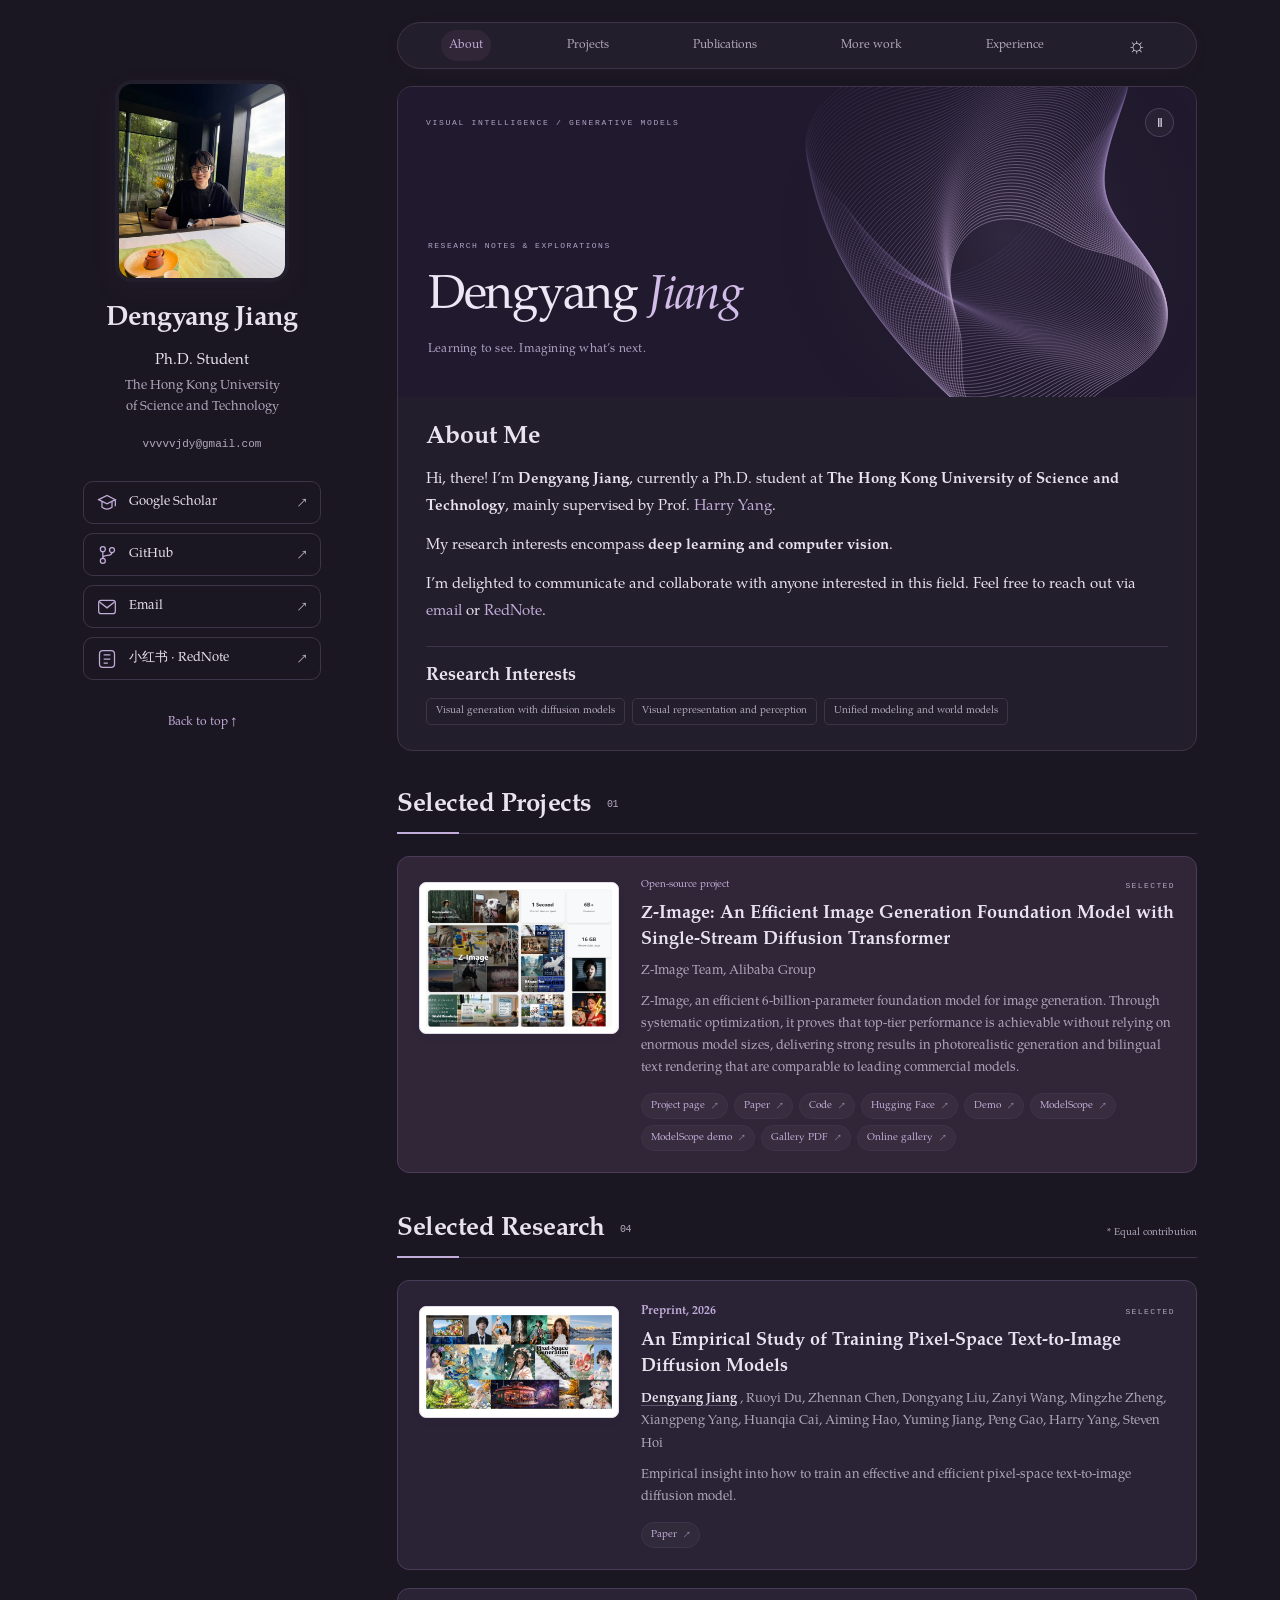
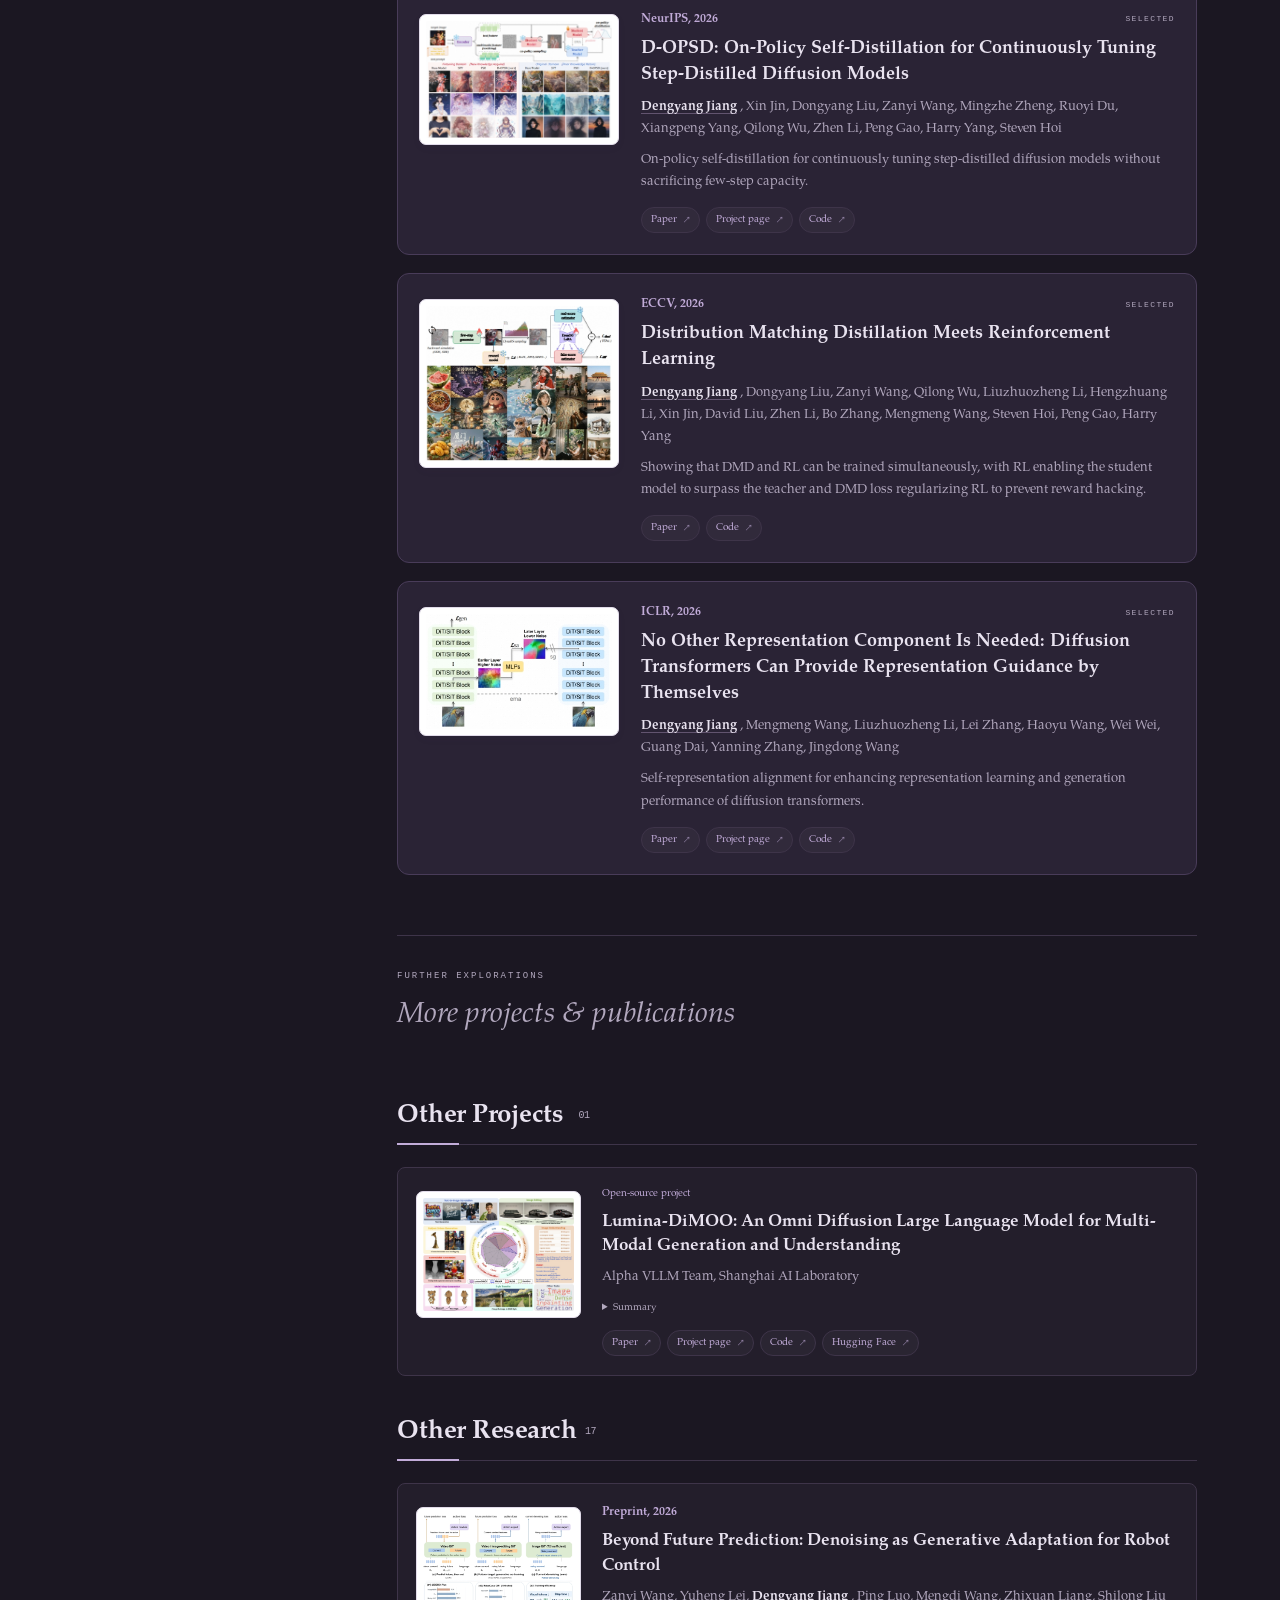
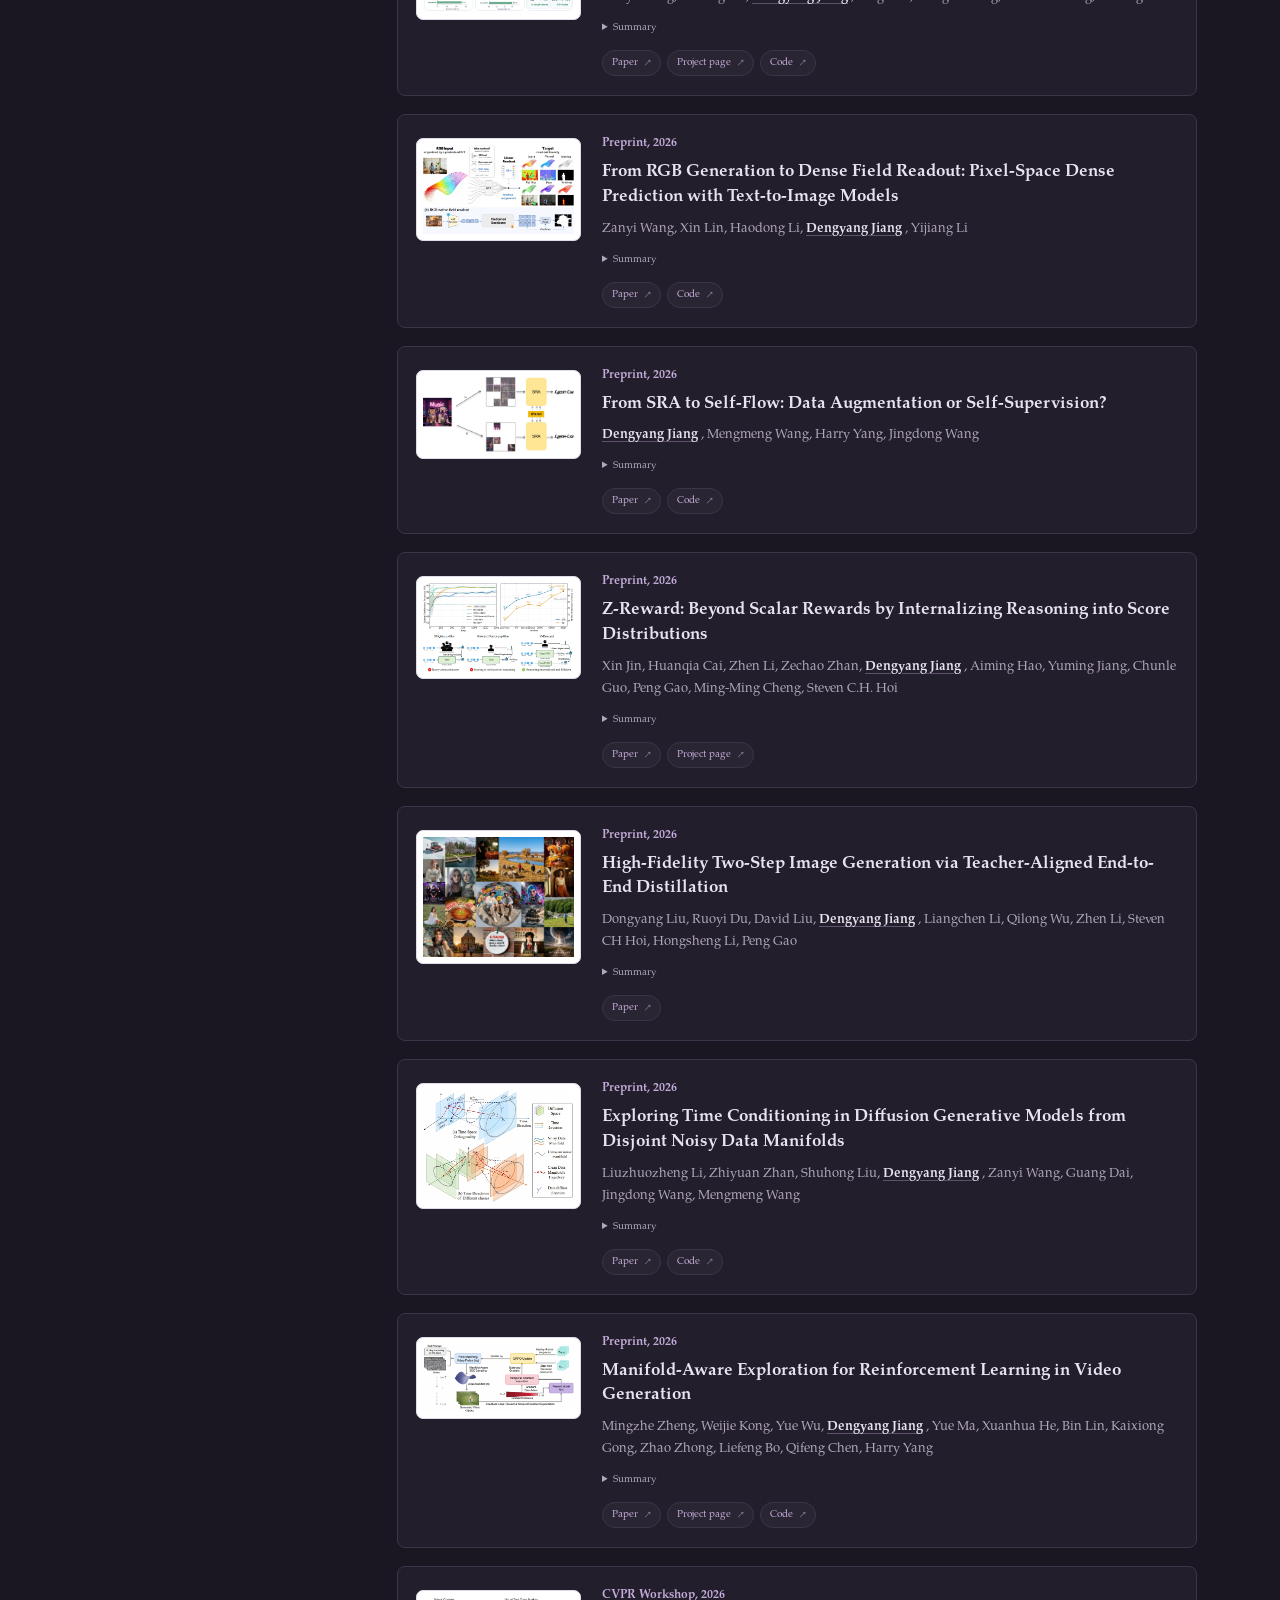
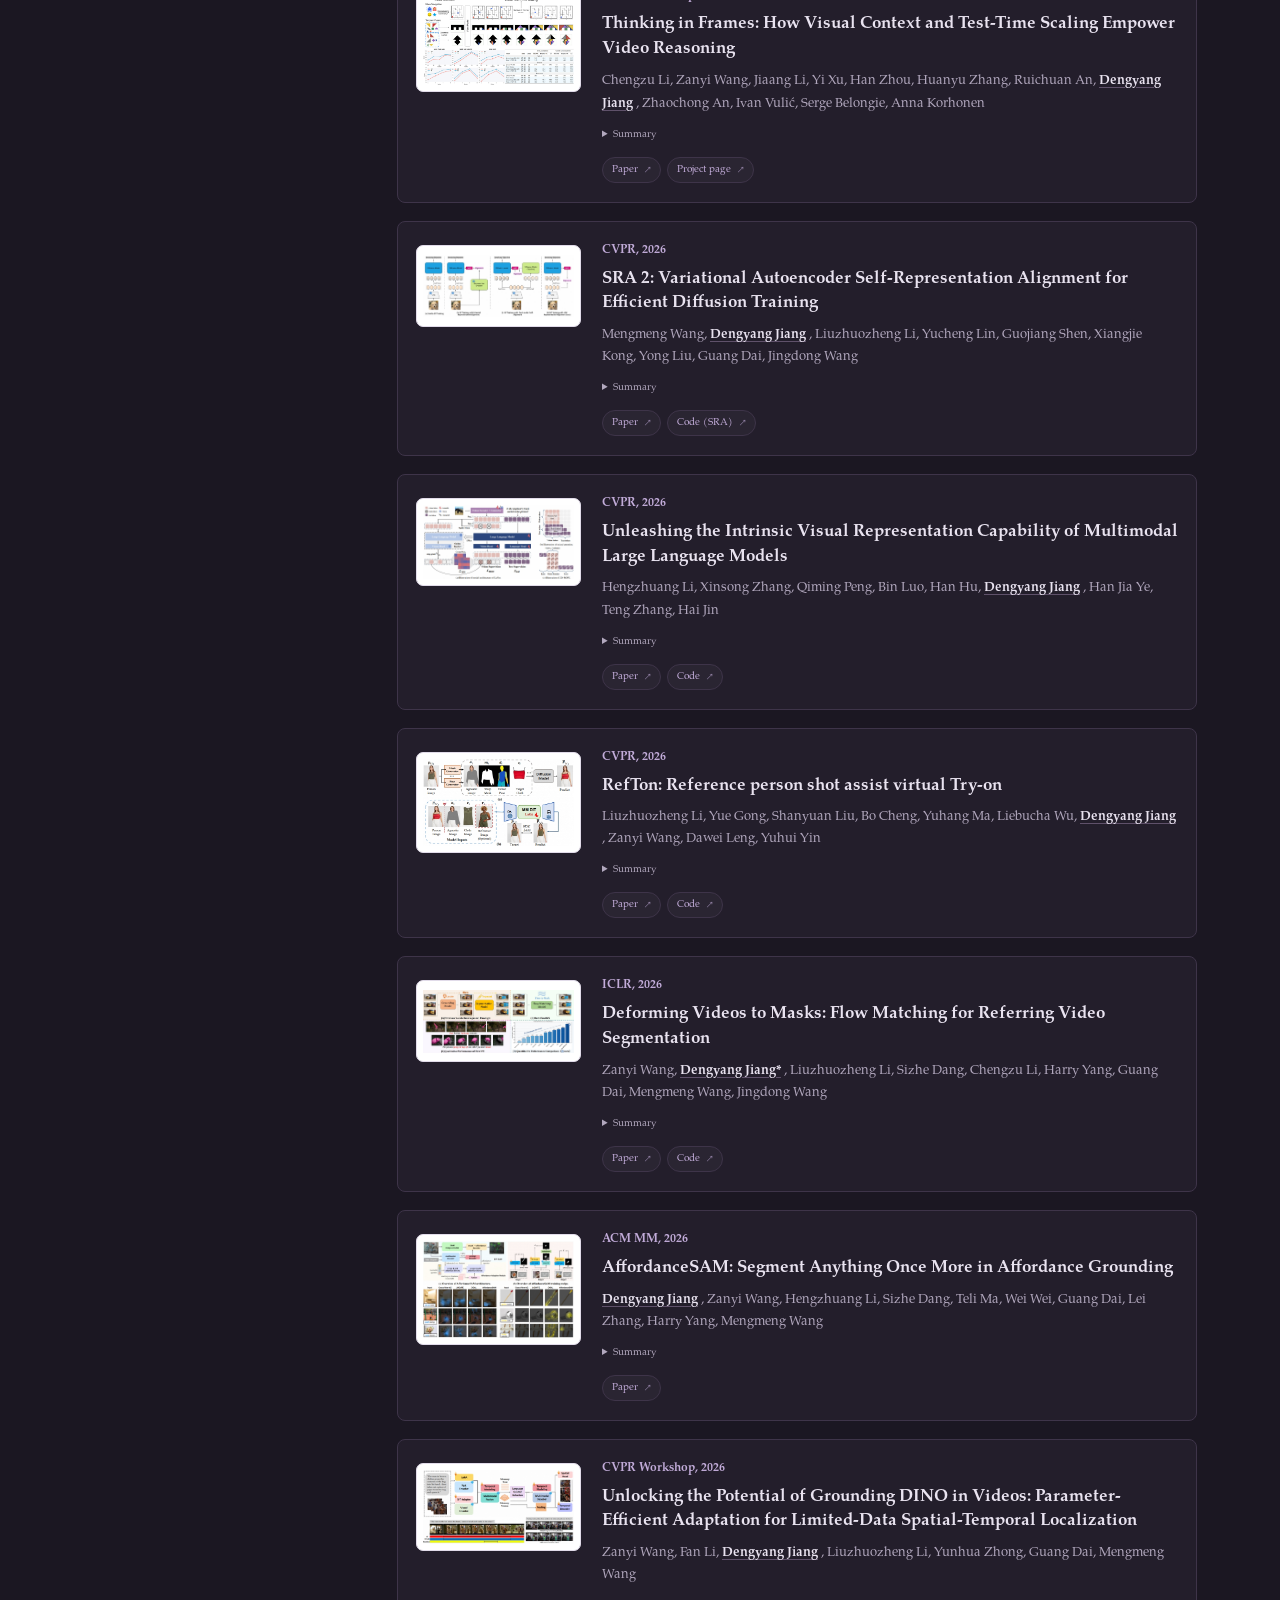
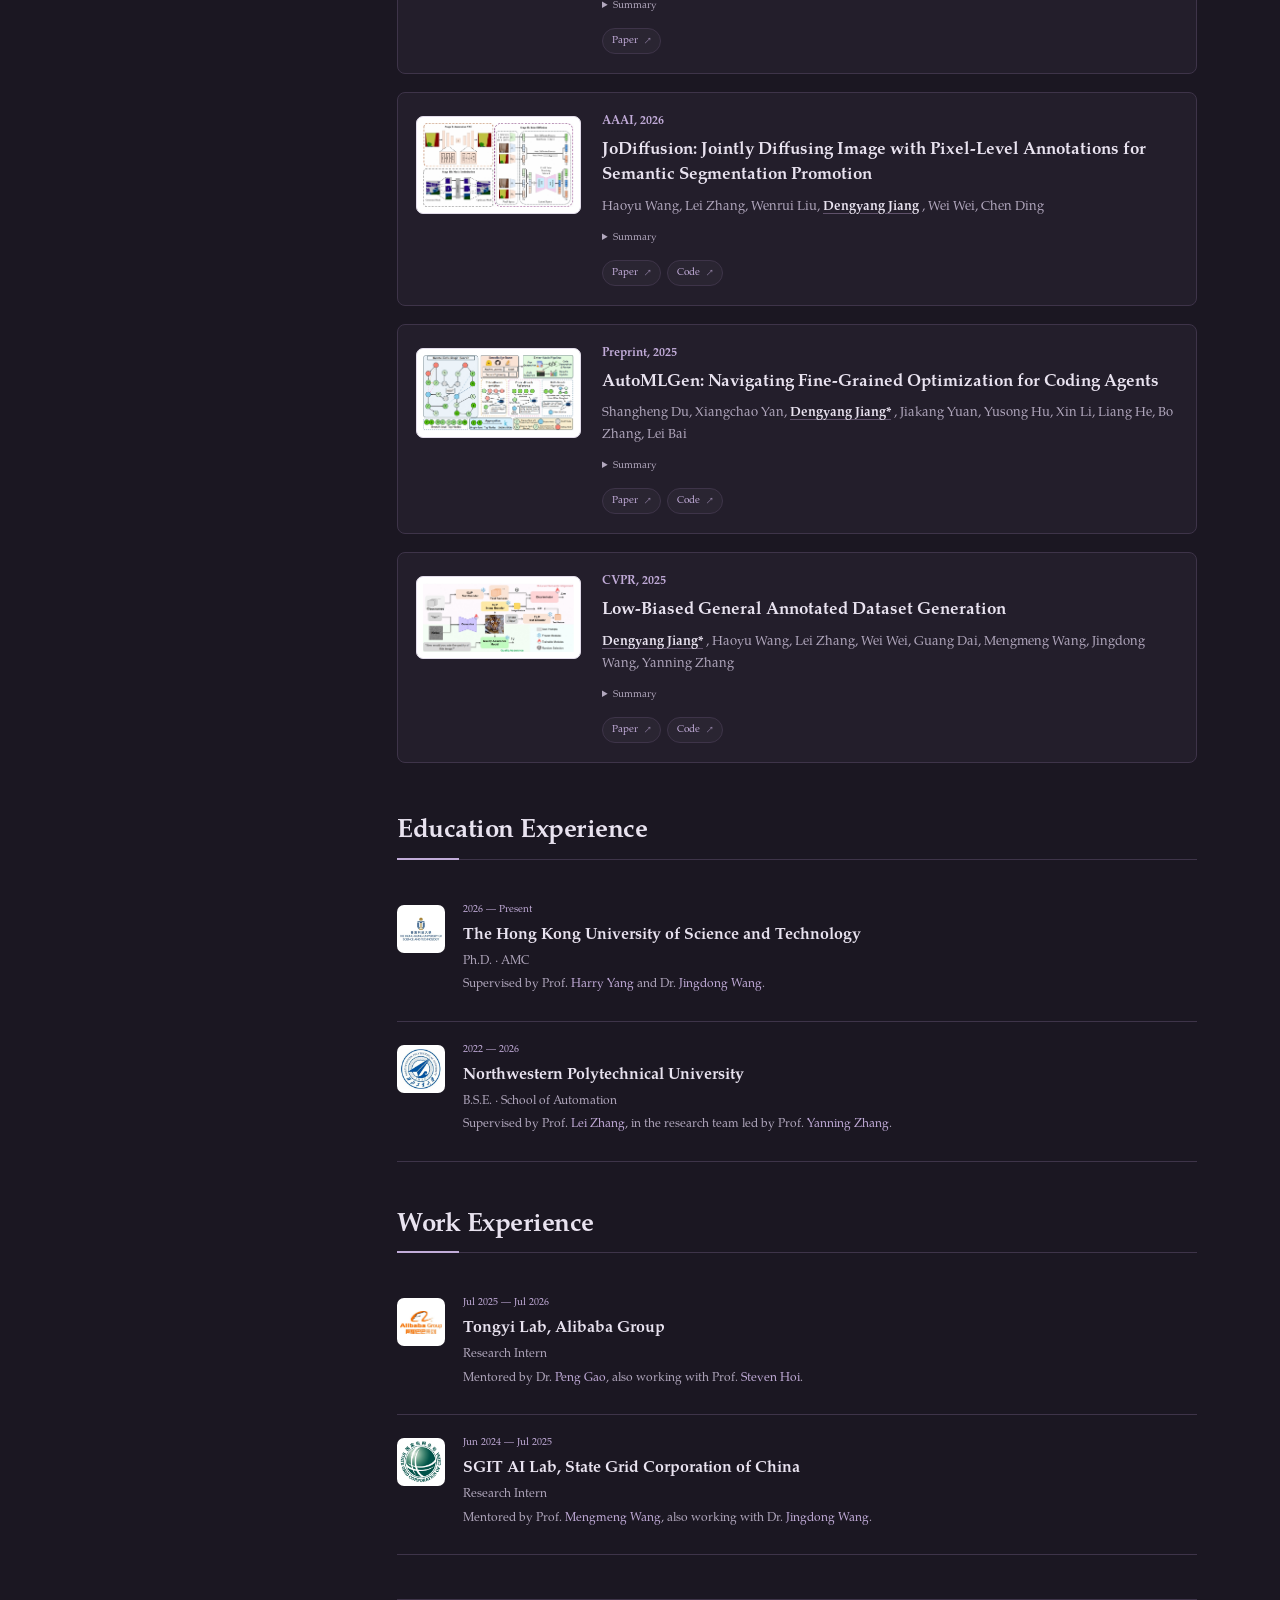
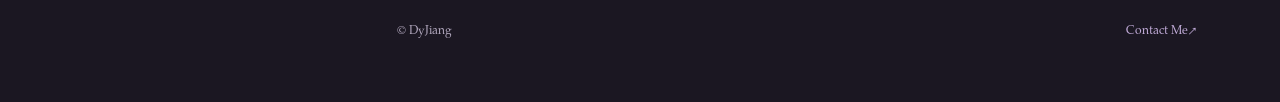
==== index.html @ b588db53 "Update index.html" ====
<!doctype html>
<html lang="en">
<head><meta charset="utf-8"><meta name="viewport" content="width=device-width,initial-scale=1"><title>Dengyang Jiang — Research</title><meta name="description" content="Dengyang Jiang, Ph.D. student at HKUST. Research in visual generation, representation, and world models."><link rel="icon" href="images/logo.jpg"><link rel="preload" href="assets/fonts/texgyrepagella-regular.otf" as="font" type="font/otf" crossorigin><link rel="stylesheet" href="homepage.css?v=20261014-venues"><script src="homepage.js" defer></script></head>
<body class="dark"><a class="skip-link" href="#about">Skip to content</a>
<div class="site-layout">
<!-- PROFILE: name, portrait, affiliation and social links -->
<aside class="profile" aria-label="Profile and contact"><a class="portrait-link" href="images/portrait.jpg"><img class="avatar" src="images/portrait.jpg" alt="Dengyang Jiang seated by a window" width="1280" height="1707"></a>
<h1>Dengyang Jiang</h1>
<p class="role">Ph.D. Student</p>
<p class="affiliation">The Hong Kong University<br>of Science and Technology</p>
<a class="email-address" href="mailto:vvvvvjdy@gmail.com">vvvvvjdy@gmail.com</a>
<div class="social-links"><a href="https://scholar.google.com.hk/citations?user=tJcxeMoAAAAJ&amp;hl=zh-CN&amp;oi=ao"><svg viewBox="0 0 24 24" fill="none" stroke="currentColor" stroke-width="1.5" aria-hidden="true"><path d="m2 8 10-5 10 5-10 5L2 8Z"/><path d="M6 10v7c4 3 8 3 12 0v-7M22 8v8"/></svg><span>Google Scholar</span><span class="social-arrow" aria-hidden="true">↗</span></a><a href="https://github.com/vvvvvjdy"><svg viewBox="0 0 24 24" fill="none" stroke="currentColor" stroke-width="1.5" aria-hidden="true"><circle cx="7" cy="5" r="3"/><circle cx="7" cy="19" r="3"/><circle cx="18" cy="6" r="3"/><path d="M7 8v8m11-7c0 6-11 1-11 7"/></svg><span>GitHub</span><span class="social-arrow" aria-hidden="true">↗</span></a><a href="mailto:vvvvvjdy@gmail.com"><svg viewBox="0 0 24 24" fill="none" stroke="currentColor" stroke-width="1.5" aria-hidden="true"><rect x="2" y="4" width="20" height="16" rx="3"/><path d="m3 6 9 7 9-7"/></svg><span>Email</span><span class="social-arrow" aria-hidden="true">↗</span></a><a href="https://www.xiaohongshu.com/user/profile/60195f8f0000000001009cc6?tab=note"><svg viewBox="0 0 24 24" fill="none" stroke="currentColor" stroke-width="1.5" aria-hidden="true"><rect x="3" y="2" width="18" height="20" rx="4"/><path d="M8 7h8M8 12h8M8 17h5"/></svg><span>小红书 · RedNote</span><span class="social-arrow" aria-hidden="true">↗</span></a></div>
<a class="back-top" href="#about">Back to top ↑</a></aside>
<main>
<nav class="page-nav" aria-label="Page sections"><a href="#about" class="active" aria-current="location">About</a><a href="#projects">Projects</a><a href="#publications">Publications</a><a href="#more">More work</a><a href="#experience">Experience</a><button id="theme-toggle" aria-label="Switch to light mode" title="Switch color theme">☼</button></nav>
<section class="intro-card" id="about">
<div class="visual-banner"><canvas id="flow" aria-hidden="true"></canvas>
<div class="banner-top"><span>VISUAL INTELLIGENCE / GENERATIVE MODELS</span><button id="motion-toggle" aria-label="Pause animation" aria-pressed="false">Ⅱ</button></div>
<div class="banner-title"><span class="banner-eyebrow">RESEARCH NOTES &amp; EXPLORATIONS</span>
<p>Dengyang <em>Jiang</em></p>
<span>Learning to see. Imagining what’s next.</span></div>
</div>
<!-- ABOUT AND RESEARCH INTERESTS -->
<div class="about-copy">
<h2>About Me</h2>
<p>Hi, there! I’m <strong>Dengyang Jiang</strong>, currently a Ph.D. student at <strong>The Hong Kong University of Science and Technology</strong>, mainly supervised by Prof. <a href="http://hyang.org">Harry Yang</a>.</p>
<p>My research interests encompass <strong>deep learning and computer vision</strong>.</p>
<p>I’m delighted to communicate and collaborate with anyone interested in this field. Feel free to reach out via <a href="mailto:vvvvvjdy@gmail.com">email</a> or <a href="https://www.xiaohongshu.com/user/profile/60195f8f0000000001009cc6?tab=note">RedNote</a>.</p>
<div class="interest-block">
<h2>Research Interests</h2>
<ul>
<li>Visual generation with diffusion models</li>
<li>Visual representation and perception</li>
<li>Unified modeling and world models</li>
</ul>
</div>
</div>
</section>
<!-- SELECTED PROJECTS: see maintenance/README.en.md or README.zh-CN.md -->
<section id="projects" class="work-section">
<div class="section-title">
<h2>Selected Projects <span>01</span></h2>
<span class="section-note"></span></div>

<div class="work-list">
<article class="work-card featured project" id="work-zimage">
      <a class="work-image" href="https://tongyi-mai.github.io/Z-Image-blog" aria-label="Open Z-Image: An Efficient Image Generation Foundation Model with Single-Stream Diffusion Transformer"><img src="images/paper/zimage.jpg" alt="Z-Image: An Efficient Image Generation Foundation Model with Single-Stream Diffusion Transformer overview" loading="lazy"></a>
<div class="work-body">
<div class="work-kicker"><span class="venue">Open-source project</span><span class="featured-label">SELECTED</span></div>

<h3><a href="https://tongyi-mai.github.io/Z-Image-blog">Z-Image: An Efficient Image Generation Foundation Model with Single-Stream Diffusion Transformer</a></h3>
<p class="authors">Z-Image Team, Alibaba Group</p>
<p class="description">Z-Image, an efficient 6-billion-parameter foundation model for image generation. Through systematic optimization, it proves that top-tier performance is achievable without relying on enormous model sizes, delivering strong results in photorealistic generation and bilingual text rendering that are comparable to leading commercial models.</p>
<div class="resource-links"><a href="https://tongyi-mai.github.io/Z-Image-blog">Project page <span aria-hidden="true">↗</span></a><a href="https://arxiv.org/abs/2511.22699">Paper <span aria-hidden="true">↗</span></a><a href="https://github.com/Tongyi-MAI/Z-Image">Code <span aria-hidden="true">↗</span></a><a href="https://huggingface.co/Tongyi-MAI/Z-Image-Turbo">Hugging Face <span aria-hidden="true">↗</span></a><a href="https://huggingface.co/spaces/Tongyi-MAI/Z-Image-Turbo">Demo <span aria-hidden="true">↗</span></a><a href="https://www.modelscope.cn/models/Tongyi-MAI/Z-Image-Turbo">ModelScope <span aria-hidden="true">↗</span></a><a href="https://www.modelscope.cn/aigc/imageGeneration?tab=advanced&amp;versionId=469191&amp;modelType=Checkpoint&amp;sdVersion=Z_IMAGE_TURBO&amp;modelUrl=modelscope%253A%252F%252FTongyi-MAI%252FZ-Image-Turbo%253Frevision%253Dmaster">ModelScope demo <span aria-hidden="true">↗</span></a><a href="https://github.com/Tongyi-MAI/Z-Image/blob/main/assets/Z-Image-Gallery.pdf">Gallery PDF <span aria-hidden="true">↗</span></a><a href="https://modelscope.cn/studios/Tongyi-MAI/Z-Image-Gallery/summary">Online gallery <span aria-hidden="true">↗</span></a></div>
</div>
    </article>
</div>
</section>
<!-- Selected Research: see maintenance/README.en.md or README.zh-CN.md -->
<section id="publications" class="work-section">
<div class="section-title">
<h2>Selected Research <span>04</span></h2>
<span class="section-note">* Equal contribution</span></div>

<div class="work-list">
<article class="work-card featured publication" id="work-z-image-pixel">
      <a class="work-image" href="https://arxiv.org/abs/2608.16887" aria-label="Open An Empirical Study of Training Pixel-Space Text-to-Image Diffusion Models"><img src="images/paper/z-image-pixel.jpg" alt="An Empirical Study of Training Pixel-Space Text-to-Image Diffusion Models overview" loading="lazy"></a>
<div class="work-body">
<div class="work-kicker"><span class="venue">Preprint, 2026</span><span class="featured-label">SELECTED</span></div>

<h3><a href="https://arxiv.org/abs/2608.16887">An Empirical Study of Training Pixel-Space Text-to-Image Diffusion Models</a></h3>
<p class="authors"><strong>Dengyang Jiang</strong> , Ruoyi Du, Zhennan Chen, Dongyang Liu, Zanyi Wang, Mingzhe Zheng, Xiangpeng Yang, Huanqia Cai, Aiming Hao, Yuming Jiang, Peng Gao, Harry Yang, Steven Hoi</p>
<p class="description">Empirical insight into how to train an effective and efficient pixel-space text-to-image diffusion model.</p>
<div class="resource-links"><a href="https://arxiv.org/abs/2608.16887">Paper <span aria-hidden="true">↗</span></a></div>
</div>
    </article>
<article class="work-card featured publication" id="work-d-opsd">
      <a class="work-image" href="https://arxiv.org/abs/2605.05204" aria-label="Open D-OPSD: On-Policy Self-Distillation for Continuously Tuning Step-Distilled Diffusion Models"><img src="images/paper/d-opsd.jpg" alt="D-OPSD: On-Policy Self-Distillation for Continuously Tuning Step-Distilled Diffusion Models overview" loading="lazy"></a>
<div class="work-body">
<div class="work-kicker"><span class="venue">NeurIPS, 2026</span><span class="featured-label">SELECTED</span></div>

<h3><a href="https://arxiv.org/abs/2605.05204">D-OPSD: On-Policy Self-Distillation for Continuously Tuning Step-Distilled Diffusion Models</a></h3>
<p class="authors"><strong>Dengyang Jiang</strong> , Xin Jin, Dongyang Liu, Zanyi Wang, Mingzhe Zheng, Ruoyi Du, Xiangpeng Yang, Qilong Wu, Zhen Li, Peng Gao, Harry Yang, Steven Hoi</p>
<p class="description">On-policy self-distillation for continuously tuning step-distilled diffusion models without sacrificing few-step capacity.</p>
<div class="resource-links"><a href="https://arxiv.org/abs/2605.05204">Paper <span aria-hidden="true">↗</span></a><a href="d-opsd/">Project page <span aria-hidden="true">↗</span></a><a href="https://github.com/vvvvvjdy/D-OPSD">Code <span aria-hidden="true">↗</span></a></div>
</div>
    </article>
<article class="work-card featured publication" id="work-dmdr">
      <a class="work-image" href="https://arxiv.org/abs/2511.13649" aria-label="Open Distribution Matching Distillation Meets Reinforcement Learning"><img src="images/paper/dmdr.jpg" alt="Distribution Matching Distillation Meets Reinforcement Learning overview" loading="lazy"></a>
<div class="work-body">
<div class="work-kicker"><span class="venue">ECCV, 2026</span><span class="featured-label">SELECTED</span></div>

<h3><a href="https://arxiv.org/abs/2511.13649">Distribution Matching Distillation Meets Reinforcement Learning</a></h3>
<p class="authors"><strong>Dengyang Jiang</strong> , Dongyang Liu, Zanyi Wang, Qilong Wu, Liuzhuozheng Li, Hengzhuang Li, Xin Jin, David Liu, Zhen Li, Bo Zhang, Mengmeng Wang, Steven Hoi, Peng Gao, Harry Yang</p>
<p class="description">Showing that DMD and RL can be trained simultaneously, with RL enabling the student model to surpass the teacher and DMD loss regularizing RL to prevent reward hacking.</p>
<div class="resource-links"><a href="https://arxiv.org/abs/2511.13649">Paper <span aria-hidden="true">↗</span></a><a href="https://github.com/vvvvvjdy/dmdr">Code <span aria-hidden="true">↗</span></a></div>
</div>
    </article>
<article class="work-card featured publication" id="work-sra">
      <a class="work-image" href="https://arxiv.org/abs/2505.02831" aria-label="Open No Other Representation Component Is Needed: Diffusion Transformers Can Provide Representation Guidance by Themselves"><img src="images/paper/sra.jpg" alt="No Other Representation Component Is Needed: Diffusion Transformers Can Provide Representation Guidance by Themselves overview" loading="lazy"></a>
<div class="work-body">
<div class="work-kicker"><span class="venue">ICLR, 2026</span><span class="featured-label">SELECTED</span></div>

<h3><a href="https://arxiv.org/abs/2505.02831">No Other Representation Component Is Needed: Diffusion Transformers Can Provide Representation Guidance by Themselves</a></h3>
<p class="authors"><strong>Dengyang Jiang</strong> , Mengmeng Wang, Liuzhuozheng Li, Lei Zhang, Haoyu Wang, Wei Wei, Guang Dai, Yanning Zhang, Jingdong Wang</p>
<p class="description">Self-representation alignment for enhancing representation learning and generation performance of diffusion transformers.</p>
<div class="resource-links"><a href="https://arxiv.org/abs/2505.02831">Paper <span aria-hidden="true">↗</span></a><a href="sra">Project page <span aria-hidden="true">↗</span></a><a href="https://github.com/vvvvvjdy/SRA">Code <span aria-hidden="true">↗</span></a></div>
</div>
    </article>
</div>
</section>
<div class="archive-divider" id="more"><span>FURTHER EXPLORATIONS</span>
<p>More projects &amp; publications</p>
</div>
<!-- OTHER PROJECTS: see maintenance/README.en.md or README.zh-CN.md -->
<section id="other-projects" class="work-section">
<div class="section-title">
<h2>Other Projects <span>01</span></h2>
<span class="section-note"></span></div>

<div class="work-list">
<article class="work-card standard project" id="work-lumina-dimoo">
      <a class="work-image" href="https://arxiv.org/abs/2510.06308" aria-label="Open Lumina-DiMOO: An Omni Diffusion Large Language Model for Multi-Modal Generation and Understanding"><img src="images/paper/lumina-dimoo.jpg" alt="Lumina-DiMOO: An Omni Diffusion Large Language Model for Multi-Modal Generation and Understanding overview" loading="lazy"></a>
<div class="work-body">
<div class="work-kicker"><span class="venue">Open-source project</span></div>

<h3><a href="https://arxiv.org/abs/2510.06308">Lumina-DiMOO: An Omni Diffusion Large Language Model for Multi-Modal Generation and Understanding</a></h3>
<p class="authors">Alpha VLLM Team, Shanghai AI Laboratory</p>
<details class="summary"><summary>Summary</summary>
<p class="description">An open-source foundational model with fully discrete diffusion modeling for seamless multi-modal generation and understanding.</p>
</details>
<div class="resource-links"><a href="https://arxiv.org/abs/2510.06308">Paper <span aria-hidden="true">↗</span></a><a href="https://synbol.github.io/Lumina-DiMOO/">Project page <span aria-hidden="true">↗</span></a><a href="https://github.com/Alpha-VLLM/Lumina-DiMOO">Code <span aria-hidden="true">↗</span></a><a href="https://huggingface.co/Alpha-VLLM/Lumina-DiMOO">Hugging Face <span aria-hidden="true">↗</span></a></div>
</div>
    </article>
</div>
</section>
<!-- OTHER PUBLICATIONS: see maintenance/README.en.md or README.zh-CN.md -->
<section id="other-publications" class="work-section">
<div class="section-title">
<h2>Other Research<span>17</span></h2>
<span class="section-note"></span></div>

<div class="work-list">
<article class="work-card standard publication" id="work-NowWAM">
      <a class="work-image" href="https://arxiv.org/abs/2609.28339" aria-label="Open Beyond Future Prediction: Denoising as Generative Adaptation for Robot Control"><img src="images/paper/NowWAM.jpg" alt="Beyond Future Prediction: Denoising as Generative Adaptation for Robot Control overview" loading="lazy"></a>
<div class="work-body">
<div class="work-kicker"><span class="venue">Preprint, 2026</span></div>

<h3><a href="https://arxiv.org/abs/2609.28339">Beyond Future Prediction: Denoising as Generative Adaptation for Robot Control</a></h3>
<p class="authors">Zanyi Wang, Yuheng Lei, <strong>Dengyang Jiang</strong> , Ping Luo, Mengdi Wang, Zhixuan Liang, Shilong Liu</p>
<details class="summary"><summary>Summary</summary>
<p class="description">Adapting pretrained generative models to robot control through current-observation denoising, without a separate future-target branch.</p>
</details>
<div class="resource-links"><a href="https://arxiv.org/abs/2609.28339">Paper <span aria-hidden="true">↗</span></a><a href="https://xmz111.github.io/NowWAM/">Project page <span aria-hidden="true">↗</span></a><a href="https://github.com/xmz111/NowWAM">Code <span aria-hidden="true">↗</span></a></div>
</div>
    </article>
<article class="work-card standard publication" id="work-rechannel">
      <a class="work-image" href="https://arxiv.org/abs/2607.06553" aria-label="Open From RGB Generation to Dense Field Readout: Pixel-Space Dense Prediction with Text-to-Image Models"><img src="images/paper/rechannel.jpg" alt="From RGB Generation to Dense Field Readout: Pixel-Space Dense Prediction with Text-to-Image Models overview" loading="lazy"></a>
<div class="work-body">
<div class="work-kicker"><span class="venue">Preprint, 2026</span></div>

<h3><a href="https://arxiv.org/abs/2607.06553">From RGB Generation to Dense Field Readout: Pixel-Space Dense Prediction with Text-to-Image Models</a></h3>
<p class="authors">Zanyi Wang, Xin Lin, Haodong Li, <strong>Dengyang Jiang</strong> , Yijiang Li</p>
<details class="summary"><summary>Summary</summary>
<p class="description">Introducing ReChannel, a lightweight framework that repurposes pretrained DiT for dense prediction by mapping each patch token directly to task-native pixel fields instead of casting dense outputs as image-like RGB targets through a generative VAE decoder.</p>
</details>
<div class="resource-links"><a href="https://arxiv.org/abs/2607.06553">Paper <span aria-hidden="true">↗</span></a><a href="https://github.com/xmz111/ReChannel">Code <span aria-hidden="true">↗</span></a></div>
</div>
    </article>
<article class="work-card standard publication" id="work-sra-to-selfflow">
      <a class="work-image" href="https://arxiv.org/abs/2607.02508" aria-label="Open From SRA to Self-Flow: Data Augmentation or Self-Supervision?"><img src="images/paper/sra-to-selfflow.jpg" alt="From SRA to Self-Flow: Data Augmentation or Self-Supervision? overview" loading="lazy"></a>
<div class="work-body">
<div class="work-kicker"><span class="venue">Preprint, 2026</span></div>

<h3><a href="https://arxiv.org/abs/2607.02508">From SRA to Self-Flow: Data Augmentation or Self-Supervision?</a></h3>
<p class="authors"><strong>Dengyang Jiang</strong> , Mengmeng Wang, Harry Yang, Jingdong Wang</p>
<details class="summary"><summary>Summary</summary>
<p class="description">investigate the underlying mechanism behind the evolution from SRA to Self-Flow, showing that the methodological improvement, as well as the resulting performance gain, mainly stems from data augmentation.</p>
</details>
<div class="resource-links"><a href="https://arxiv.org/abs/2607.02508">Paper <span aria-hidden="true">↗</span></a><a href="https://github.com/vvvvvjdy/SRA/tree/main/SiT-SRA_DTS_AS">Code <span aria-hidden="true">↗</span></a></div>
</div>
    </article>
<article class="work-card standard publication" id="work-z-reward">
      <a class="work-image" href="https://arxiv.org/abs/2606.09076" aria-label="Open Z-Reward: Beyond Scalar Rewards by Internalizing Reasoning into Score Distributions"><img src="images/paper/z-reward.jpg" alt="Z-Reward: Beyond Scalar Rewards by Internalizing Reasoning into Score Distributions overview" loading="lazy"></a>
<div class="work-body">
<div class="work-kicker"><span class="venue">Preprint, 2026</span></div>

<h3><a href="https://arxiv.org/abs/2606.09076">Z-Reward: Beyond Scalar Rewards by Internalizing Reasoning into Score Distributions</a></h3>
<p class="authors">Xin Jin, Huanqia Cai, Zhen Li, Zechao Zhan, <strong>Dengyang Jiang</strong> , Aiming Hao, Yuming Jiang, Chunle Guo, Peng Gao, Ming-Ming Cheng, Steven C.H. Hoi</p>
<details class="summary"><summary>Summary</summary>
<p class="description">Introducing Z-Reward, a teacher-student frame work for visual reward modeling that represents human preference as a reasoning-conditioned score distribution rather than a single deterministic scalar.</p>
</details>
<div class="resource-links"><a href="https://arxiv.org/abs/2606.09076">Paper <span aria-hidden="true">↗</span></a><a href="https://srameo.github.io/projects/z-reward/">Project page <span aria-hidden="true">↗</span></a></div>
</div>
    </article>
<article class="work-card standard publication" id="work-z-image-turbo-pp">
      <a class="work-image" href="https://arxiv.org/abs/2606.12575" aria-label="Open High-Fidelity Two-Step Image Generation via Teacher-Aligned End-to-End Distillation"><img src="images/paper/z-image-turbo-pp.jpg" alt="High-Fidelity Two-Step Image Generation via Teacher-Aligned End-to-End Distillation overview" loading="lazy"></a>
<div class="work-body">
<div class="work-kicker"><span class="venue">Preprint, 2026</span></div>

<h3><a href="https://arxiv.org/abs/2606.12575">High-Fidelity Two-Step Image Generation via Teacher-Aligned End-to-End Distillation</a></h3>
<p class="authors">Dongyang Liu, Ruoyi Du, David Liu, <strong>Dengyang Jiang</strong> , Liangchen Li, Qilong Wu, Zhen Li, Steven CH Hoi, Hongsheng Li, Peng Gao</p>
<details class="summary"><summary>Summary</summary>
<p class="description">Introducing Z-Image-Turbo ++, a 2-step image generation model trained with Distribution-Aligned Adversarial Learning, Step-Decoupled Parameterization, and End-to-End Training with Iterative Regularization.</p>
</details>
<div class="resource-links"><a href="https://arxiv.org/abs/2606.12575">Paper <span aria-hidden="true">↗</span></a></div>
</div>
    </article>
<article class="work-card standard publication" id="work-uncond-diff">
      <a class="work-image" href="https://arxiv.org/abs/2604.25289" aria-label="Open Exploring Time Conditioning in Diffusion Generative Models from Disjoint Noisy Data Manifolds"><img src="images/paper/uncond-diff.jpg" alt="Exploring Time Conditioning in Diffusion Generative Models from Disjoint Noisy Data Manifolds overview" loading="lazy"></a>
<div class="work-body">
<div class="work-kicker"><span class="venue">Preprint, 2026</span></div>

<h3><a href="https://arxiv.org/abs/2604.25289">Exploring Time Conditioning in Diffusion Generative Models from Disjoint Noisy Data Manifolds</a></h3>
<p class="authors">Liuzhuozheng Li, Zhiyuan Zhan, Shuhong Liu, <strong>Dengyang Jiang</strong> , Zanyi Wang, Guang Dai, Jingdong Wang, Mengmeng Wang</p>
<details class="summary"><summary>Summary</summary>
<p class="description">Showing that explicit timestep embeddings of diffusion models can be replaced by geometry, and implement two practical mechanisms: schedule-level manifold decoupling and orthogonal time-space disentanglement.</p>
</details>
<div class="resource-links"><a href="https://arxiv.org/abs/2604.25289">Paper <span aria-hidden="true">↗</span></a><a href="https://github.com/liuzhuozheng-LI/time-uncond-diffusion">Code <span aria-hidden="true">↗</span></a></div>
</div>
    </article>
<article class="work-card standard publication" id="work-sage-grpo">
      <a class="work-image" href="https://arxiv.org/abs/2603.21872" aria-label="Open Manifold-Aware Exploration for Reinforcement Learning in Video Generation"><img src="images/paper/sage-grpo.jpg" alt="Manifold-Aware Exploration for Reinforcement Learning in Video Generation overview" loading="lazy"></a>
<div class="work-body">
<div class="work-kicker"><span class="venue">Preprint, 2026</span></div>

<h3><a href="https://arxiv.org/abs/2603.21872">Manifold-Aware Exploration for Reinforcement Learning in Video Generation</a></h3>
<p class="authors">Mingzhe Zheng, Weijie Kong, Yue Wu, <strong>Dengyang Jiang</strong> , Yue Ma, Xuanhua He, Bin Lin, Kaixiong Gong, Zhao Zhong, Liefeng Bo, Qifeng Chen, Harry Yang</p>
<details class="summary"><summary>Summary</summary>
<p class="description">Proposing a precise manifold-aware SDE for exploration, dual trust-region KL regularization and gradient norm equalization for better video diffusion model&#x27;s post-training.</p>
</details>
<div class="resource-links"><a href="https://arxiv.org/abs/2603.21872">Paper <span aria-hidden="true">↗</span></a><a href="https://dungeonmassster.github.io/SAGE-GRPO-Page/">Project page <span aria-hidden="true">↗</span></a><a href="https://github.com/Tencent-Hunyuan/SAGE-GRPO">Code <span aria-hidden="true">↗</span></a></div>
</div>
    </article>
<article class="work-card standard publication" id="work-think_in_frames">
      <a class="work-image" href="https://arxiv.org/abs/2601.21037" aria-label="Open Thinking in Frames: How Visual Context and Test-Time Scaling Empower Video Reasoning"><img src="images/paper/think_in_frames.jpg" alt="Thinking in Frames: How Visual Context and Test-Time Scaling Empower Video Reasoning overview" loading="lazy"></a>
<div class="work-body">
<div class="work-kicker"><span class="venue">CVPR Workshop, 2026</span></div>

<h3><a href="https://arxiv.org/abs/2601.21037">Thinking in Frames: How Visual Context and Test-Time Scaling Empower Video Reasoning</a></h3>
<p class="authors">Chengzu Li, Zanyi Wang, Jiaang Li, Yi Xu, Han Zhou, Huanyu Zhang, Ruichuan An, <strong>Dengyang Jiang</strong> , Zhaochong An, Ivan Vulić, Serge Belongie, Anna Korhonen</p>
<details class="summary"><summary>Summary</summary>
<p class="description">Demonstrating that video generation models are not merely for visual synthesis but also as powerful engines for visual reasoning.</p>
</details>
<div class="resource-links"><a href="https://arxiv.org/abs/2601.21037">Paper <span aria-hidden="true">↗</span></a><a href="https://thinking-in-frames.github.io/">Project page <span aria-hidden="true">↗</span></a></div>
</div>
    </article>
<article class="work-card standard publication" id="work-sra2">
      <a class="work-image" href="https://arxiv.org/abs/2601.17830" aria-label="Open SRA 2: Variational Autoencoder Self-Representation Alignment for Efficient Diffusion Training"><img src="images/paper/sra2.jpg" alt="SRA 2: Variational Autoencoder Self-Representation Alignment for Efficient Diffusion Training overview" loading="lazy"></a>
<div class="work-body">
<div class="work-kicker"><span class="venue">CVPR, 2026</span></div>

<h3><a href="https://arxiv.org/abs/2601.17830">SRA 2: Variational Autoencoder Self-Representation Alignment for Efficient Diffusion Training</a></h3>
<p class="authors">Mengmeng Wang, <strong>Dengyang Jiang</strong> , Liuzhuozheng Li, Yucheng Lin, Guojiang Shen, Xiangjie Kong, Yong Liu, Guang Dai, Jingdong Wang</p>
<details class="summary"><summary>Summary</summary>
<p class="description">A lightweight framework that leverages off-the-shelf VAE&#x27;s features to addresses extra forward overhead in the representation alignment for diffusion transformers.</p>
</details>
<div class="resource-links"><a href="https://arxiv.org/abs/2601.17830">Paper <span aria-hidden="true">↗</span></a><a href="https://github.com/vvvvvjdy/SRA">Code (SRA) <span aria-hidden="true">↗</span></a></div>
</div>
    </article>
<article class="work-card standard publication" id="work-laver">
      <a class="work-image" href="https://arxiv.org/abs/2512.06281" aria-label="Open Unleashing the Intrinsic Visual Representation Capability of Multimodal Large Language Models"><img src="images/paper/laver.jpg" alt="Unleashing the Intrinsic Visual Representation Capability of Multimodal Large Language Models overview" loading="lazy"></a>
<div class="work-body">
<div class="work-kicker"><span class="venue">CVPR, 2026</span></div>

<h3><a href="https://arxiv.org/abs/2512.06281">Unleashing the Intrinsic Visual Representation Capability of Multimodal Large Language Models</a></h3>
<p class="authors">Hengzhuang Li, Xinsong Zhang, Qiming Peng, Bin Luo, Han Hu, <strong>Dengyang Jiang</strong> , Han Jia Ye, Teng Zhang, Hai Jin</p>
<details class="summary"><summary>Summary</summary>
<p class="description">A novel training framework that facilitates MLLMs in learning more discriminative visual representations via masked image modeling in the joint latent semantic space of LLM.</p>
</details>
<div class="resource-links"><a href="https://arxiv.org/abs/2512.06281">Paper <span aria-hidden="true">↗</span></a><a href="https://github.com/Fir-lat/LaVer">Code <span aria-hidden="true">↗</span></a></div>
</div>
    </article>
<article class="work-card standard publication" id="work-refton">
      <a class="work-image" href="https://arxiv.org/abs/2511.00956" aria-label="Open RefTon: Reference person shot assist virtual Try-on"><img src="images/paper/refton.jpg" alt="RefTon: Reference person shot assist virtual Try-on overview" loading="lazy"></a>
<div class="work-body">
<div class="work-kicker"><span class="venue">CVPR, 2026</span></div>

<h3><a href="https://arxiv.org/abs/2511.00956">RefTon: Reference person shot assist virtual Try-on</a></h3>
<p class="authors">Liuzhuozheng Li, Yue Gong, Shanyuan Liu, Bo Cheng, Yuhang Ma, Liebucha Wu, <strong>Dengyang Jiang</strong> , Zanyi Wang, Dawei Leng, Yuhui Yin</p>
<details class="summary"><summary>Summary</summary>
<p class="description">An End-to-End Virtual Try-on model that directly fits the target garment onto the person image.</p>
</details>
<div class="resource-links"><a href="https://arxiv.org/abs/2511.00956">Paper <span aria-hidden="true">↗</span></a><a href="https://github.com/360CVGroup/EVTAR">Code <span aria-hidden="true">↗</span></a></div>
</div>
    </article>
<article class="work-card standard publication" id="work-flowrvs">
      <a class="work-image" href="https://arxiv.org/abs/2510.06139" aria-label="Open Deforming Videos to Masks: Flow Matching for Referring Video Segmentation"><img src="images/paper/flowrvs.jpg" alt="Deforming Videos to Masks: Flow Matching for Referring Video Segmentation overview" loading="lazy"></a>
<div class="work-body">
<div class="work-kicker"><span class="venue">ICLR, 2026</span></div>

<h3><a href="https://arxiv.org/abs/2510.06139">Deforming Videos to Masks: Flow Matching for Referring Video Segmentation</a></h3>
<p class="authors">Zanyi Wang, <strong>Dengyang Jiang*</strong> , Liuzhuozheng Li, Sizhe Dang, Chengzu Li, Harry Yang, Guang Dai, Mengmeng Wang, Jingdong Wang</p>
<details class="summary"><summary>Summary</summary>
<p class="description">Reformulating RVOS as a continuous, text-conditioned flow from video to mask and achieving leading performance.</p>
</details>
<div class="resource-links"><a href="https://arxiv.org/abs/2510.06139">Paper <span aria-hidden="true">↗</span></a><a href="https://github.com/xmz111/FlowRVS">Code <span aria-hidden="true">↗</span></a></div>
</div>
    </article>
<article class="work-card standard publication" id="work-affordancesam">
      <a class="work-image" href="https://arxiv.org/abs/2504.15650" aria-label="Open AffordanceSAM: Segment Anything Once More in Affordance Grounding"><img src="images/paper/affordancesam.jpg" alt="AffordanceSAM: Segment Anything Once More in Affordance Grounding overview" loading="lazy"></a>
<div class="work-body">
<div class="work-kicker"><span class="venue">ACM MM, 2026</span></div>

<h3><a href="https://arxiv.org/abs/2504.15650">AffordanceSAM: Segment Anything Once More in Affordance Grounding</a></h3>
<p class="authors"><strong>Dengyang Jiang</strong> , Zanyi Wang, Hengzhuang Li, Sizhe Dang, Teli Ma, Wei Wei, Guang Dai, Lei Zhang, Harry Yang, Mengmeng Wang</p>
<details class="summary"><summary>Summary</summary>
<p class="description">Transferring SAM to affordance grounding task and showing robust performance for both seen and unseen actions.</p>
</details>
<div class="resource-links"><a href="https://arxiv.org/abs/2504.15650">Paper <span aria-hidden="true">↗</span></a></div>
</div>
    </article>
<article class="work-card standard publication" id="work-st-gd">
      <a class="work-image" href="https://arxiv.org/abs/2604.12346" aria-label="Open Unlocking the Potential of Grounding DINO in Videos: Parameter-Efficient Adaptation for Limited-Data Spatial-Temporal Localization"><img src="images/paper/st-gd.jpg" alt="Unlocking the Potential of Grounding DINO in Videos: Parameter-Efficient Adaptation for Limited-Data Spatial-Temporal Localization overview" loading="lazy"></a>
<div class="work-body">
<div class="work-kicker"><span class="venue">CVPR Workshop, 2026</span></div>

<h3><a href="https://arxiv.org/abs/2604.12346">Unlocking the Potential of Grounding DINO in Videos: Parameter-Efficient Adaptation for Limited-Data Spatial-Temporal Localization</a></h3>
<p class="authors">Zanyi Wang, Fan Li, <strong>Dengyang Jiang</strong> , Liuzhuozheng Li, Yunhua Zhong, Guang Dai, Mengmeng Wang</p>
<details class="summary"><summary>Summary</summary>
<p class="description">Adapting Grounding DINO for STVG using a novel PEFT strategy with specialized adapters and a dedicated temporal decoder.</p>
</details>
<div class="resource-links"><a href="https://arxiv.org/abs/2604.12346">Paper <span aria-hidden="true">↗</span></a></div>
</div>
    </article>
<article class="work-card standard publication" id="work-jodiffusion">
      <a class="work-image" href="https://arxiv.org/abs/2512.13014" aria-label="Open JoDiffusion: Jointly Diffusing Image with Pixel-Level Annotations for Semantic Segmentation Promotion"><img src="images/paper/jodiffusion.jpg" alt="JoDiffusion: Jointly Diffusing Image with Pixel-Level Annotations for Semantic Segmentation Promotion overview" loading="lazy"></a>
<div class="work-body">
<div class="work-kicker"><span class="venue">AAAI, 2026</span></div>

<h3><a href="https://arxiv.org/abs/2512.13014">JoDiffusion: Jointly Diffusing Image with Pixel-Level Annotations for Semantic Segmentation Promotion</a></h3>
<p class="authors">Haoyu Wang, Lei Zhang, Wenrui Liu, <strong>Dengyang Jiang</strong> , Wei Wei, Chen Ding</p>
<details class="summary"><summary>Summary</summary>
<p class="description">A novel framework for semantic segmentation dataset generation promotion by jointly diffusing images with pixel-level annotations.</p>
</details>
<div class="resource-links"><a href="https://arxiv.org/abs/2512.13014">Paper <span aria-hidden="true">↗</span></a><a href="https://github.com/00why00/JoDiffusion">Code <span aria-hidden="true">↗</span></a></div>
</div>
    </article>
<article class="work-card standard publication" id="work-automlgen">
      <a class="work-image" href="https://arxiv.org/abs/2510.08511" aria-label="Open AutoMLGen: Navigating Fine-Grained Optimization for Coding Agents"><img src="images/paper/automlgen.jpg" alt="AutoMLGen: Navigating Fine-Grained Optimization for Coding Agents overview" loading="lazy"></a>
<div class="work-body">
<div class="work-kicker"><span class="venue">Preprint, 2025</span></div>

<h3><a href="https://arxiv.org/abs/2510.08511">AutoMLGen: Navigating Fine-Grained Optimization for Coding Agents</a></h3>
<p class="authors">Shangheng Du, Xiangchao Yan, <strong>Dengyang Jiang*</strong> , Jiakang Yuan, Yusong Hu, Xin Li, Liang He, Bo Zhang, Lei Bai</p>
<details class="summary"><summary>Summary</summary>
<p class="description">The LLM-based agent which achieving leading machine learning engineering capability by combining a curated ML knowledge base with proposed Monte Carlo Graph Search.</p>
</details>
<div class="resource-links"><a href="https://arxiv.org/abs/2510.08511">Paper <span aria-hidden="true">↗</span></a><a href="https://github.com/InternScience/MLEvolve">Code <span aria-hidden="true">↗</span></a></div>
</div>
    </article>
<article class="work-card standard publication" id="work-lbgen">
      <a class="work-image" href="https://arxiv.org/abs/2412.10831" aria-label="Open Low-Biased General Annotated Dataset Generation"><img src="images/paper/lbgen.jpg" alt="Low-Biased General Annotated Dataset Generation overview" loading="lazy"></a>
<div class="work-body">
<div class="work-kicker"><span class="venue">CVPR, 2025</span></div>

<h3><a href="https://arxiv.org/abs/2412.10831">Low-Biased General Annotated Dataset Generation</a></h3>
<p class="authors"><strong>Dengyang Jiang*</strong> , Haoyu Wang, Lei Zhang, Wei Wei, Guang Dai, Mengmeng Wang, Jingdong Wang, Yanning Zhang</p>
<details class="summary"><summary>Summary</summary>
<p class="description">A low-biased general annotated dataset (e.g, ImageNet) generation framework helps to obtain more generalized visual backbones.</p>
</details>
<div class="resource-links"><a href="https://arxiv.org/abs/2412.10831">Paper <span aria-hidden="true">↗</span></a><a href="https://github.com/vvvvvjdy/lbGen">Code <span aria-hidden="true">↗</span></a></div>
</div>
    </article>
</div>
</section>
<!-- EDUCATION EXPERIENCE: add or edit experience-item blocks here -->
<section class="experience-section" id="experience">
<div class="section-title">
<h2>Education Experience</h2>
</div>
<div class="experience-item"><img src="images/institution/hkust.jpg" alt="HKUST logo" loading="lazy">
<div><span class="dates">2026 — Present</span>
<h3>The Hong Kong University of Science and Technology</h3>
<p>Ph.D. · AMC</p>
<p>Supervised by Prof. <a href="http://hyang.org">Harry Yang</a> and Dr. <a href="https://jingdongwang2017.github.io/">Jingdong Wang</a>.</p>
</div>
</div>
<div class="experience-item"><img src="images/institution/nwpu.jpg" alt="NWPU logo" loading="lazy">
<div><span class="dates">2022 — 2026</span>
<h3>Northwestern Polytechnical University</h3>
<p>B.S.E. · School of Automation</p>
<p>Supervised by Prof. <a href="https://teacher.nwpu.edu.cn/nwpuzhanglei.html">Lei Zhang</a>, in the research team led by Prof. <a href="https://teacher.nwpu.edu.cn/ynzhang">Yanning Zhang</a>.</p>
</div>
</div>
</section>
<!-- WORK EXPERIENCE: add or edit experience-item blocks here -->
<section class="experience-section" id="work-experience">
<div class="section-title">
<h2>Work Experience</h2>
</div>
<div class="experience-item"><img src="images/institution/alibaba.jpg" alt="Alibaba logo" loading="lazy">
<div><span class="dates">Jul 2025 — Jul 2026</span>
<h3>Tongyi Lab, Alibaba Group</h3>
<p>Research Intern</p>
<p>Mentored by Dr. <a href="https://scholar.google.com.hk/citations?hl=zh-CN&amp;user=_go6DPsAAAAJ">Peng Gao</a>, also working with Prof. <a href="https://sites.google.com/view/stevenhoi/home">Steven Hoi</a>.</p>
</div>
</div>
<div class="experience-item"><img src="images/institution/sg.jpg" alt="State Grid logo" loading="lazy">
<div><span class="dates">Jun 2024 — Jul 2025</span>
<h3>SGIT AI Lab, State Grid Corporation of China</h3>
<p>Research Intern</p>
<p>Mentored by Prof. <a href="https://sallymmx.github.io">Mengmeng Wang</a>, also working with Dr. <a href="https://jingdongwang2017.github.io/">Jingdong Wang</a>.</p>
</div>
</div>
</section>
<footer><span>© DyJiang</span><a href="mailto:vvvvvjdy@gmail.com">Contact Me↗</a>
</footer>
</main>
</div>
</body>
</html>
---- homepage.css ----
@font-face {
  font-family:"TeX Gyre Pagella";
  src:url("assets/fonts/texgyrepagella-regular.otf") format("opentype");
  font-weight:400;
  font-style:normal;
  font-display:swap
}
@font-face {
  font-family:"TeX Gyre Pagella";
  src:url("assets/fonts/texgyrepagella-italic.otf") format("opentype");
  font-weight:400;
  font-style:italic;
  font-display:swap
}
@font-face {
  font-family:"TeX Gyre Pagella";
  src:url("assets/fonts/texgyrepagella-bold.otf") format("opentype");
  font-weight:700;
  font-style:normal;
  font-display:swap
}
@font-face {
  font-family:"TeX Gyre Pagella";
  src:url("assets/fonts/texgyrepagella-bolditalic.otf") format("opentype");
  font-weight:700;
  font-style:italic;
  font-display:swap
}
* {
  box-sizing:border-box
}
html {
  scroll-behavior:smooth;
  scroll-padding-top:88px
}
body {
  --bg:#f7f5fa;
  --surface:#fdfbff;
  --ink:#37323f;
  --muted:#716a7b;
  --line:#e3ddea;
  --accent:#79618f;
  --project:#eee9f5;
  --paper:#f2edf8;
  --paper-border:#ddd3e9;
  --pill:#ffffff99;
  margin:0;
  background:var(--bg);
  color:var(--ink);
  font:16px/1.65 var(--font-text);
  -webkit-font-smoothing:antialiased
}
body.dark {
  --bg:#1b1722;
  --surface:#231e2b;
  --ink:#e9e3f0;
  --muted:#b2a8be;
  --line:#3e3449;
  --accent:#c2acd9;
  --project:#302638;
  --paper:#2a2335;
  --paper-border:#493c59;
  --pill:#ffffff08
}
a {
  color:var(--accent);
  text-decoration:none
}
a:hover {
  text-decoration:underline;
  text-underline-offset:4px
}
button {
  font:inherit;
  cursor:pointer
}
button,a {
  -webkit-tap-highlight-color:transparent
}
a:focus-visible,button:focus-visible,summary:focus-visible {
  outline:2px solid var(--accent);
  outline-offset:4px
}
.skip-link {
  position:fixed;
  top:-80px;
  left:20px;
  z-index:30;
  padding:10px 20px;
  background:var(--surface)
}
.skip-link:focus {
  top:10px
}
.site-layout {
  max-width:1150px;
  margin:auto;
  display:grid;
  grid-template-columns:238px minmax(0,800px);
  gap:76px;
  padding:22px 18px 60px
}
.profile {
  position:sticky;
  top:54px;
  align-self:start;
  text-align:center;
  padding-top:26px
}
.avatar {
  width:140px;
  height:140px;
  border-radius:50%;
  object-fit:cover;
  object-position:50% 60%;
  border:4px solid var(--surface);
  box-shadow:0 9px 25px #4a355d18;
  display:block;
  margin:0 auto 21px
}
.profile h1 {
  font-size:27px;
  letter-spacing:-.7px;
  line-height:1.2;
  margin:0 0 14px
}
.role {
  font-size:15px;
  margin:0 0 3px
}
.affiliation {
  font-size:13px;
  color:var(--muted);
  line-height:1.6;
  margin:0 0 11px
}
.email-address {
  font:11px/1.5 ui-monospace,SFMono-Regular,Consolas,monospace;
  color:var(--muted)
}
.social-links {
  display:grid;
  gap:9px;
  margin:25px 0 28px
}
.social-links a {
  border:1px solid var(--line);
  border-radius:10px;
  display:flex;
  align-items:center;
  gap:12px;
  min-height:43px;
  padding:8px 13px;
  text-align:left;
  color:var(--ink);
  font-size:13px;
  transition:background .2s,transform .2s
}
.social-links a:hover {
  background:var(--project);
  transform:translateX(3px);
  text-decoration:none
}
.social-links svg {
  width:20px;
  height:20px;
  flex:none;
  color:var(--accent)
}
.social-arrow {
  margin-left:auto;
  color:var(--muted);
  font:14px var(--font-text)
}
.profile-topics {
  border-top:1px solid var(--line);
  padding-top:23px
}
.profile-topics>span {
  font:9px ui-monospace,SFMono-Regular,Consolas,monospace;
  letter-spacing:1.2px;
  color:var(--muted)
}
.profile-topics p {
  font-size:13px;
  line-height:1.9;
  margin:12px 0 22px;
  color:var(--muted)
}
.back-top {
  font-size:12px
}
main {
  min-width:0
}
.page-nav {
  position:sticky;
  top:14px;
  z-index:10;
  display:flex;
  justify-content:space-around;
  align-items:center;
  gap:7px;
  border:1px solid var(--line);
  border-radius:28px;
  padding:6px 12px;
  margin:0 0 17px;
  background:var(--surface);
  box-shadow:0 4px 17px #4a355d0c;
  font-size:12px
}
.page-nav a {
  color:var(--muted);
  padding:6px 8px;
  border-radius:16px;
  white-space:nowrap
}
.page-nav a:hover,.page-nav a.active {
  background:var(--project);
  color:var(--accent);
  text-decoration:none
}
.page-nav button {
  font:21px var(--font-text);
  background:none;
  border:0;
  color:var(--ink);
  width:33px;
  height:33px;
  flex-shrink:0;
  border-radius:50%
}
.intro-card {
  border:1px solid var(--line);
  border-radius:15px;
  overflow:hidden;
  background:var(--surface)
}
.visual-banner {
  height:310px;
  position:relative;
  overflow:hidden;
  background:var(--banner-bg);
  color:var(--banner-ink);
  isolation:isolate
}
.visual-banner canvas {
  position:absolute;
  inset:0;
  width:100%;
  height:100%
}
.visual-banner:after {
  content:'';
  position:absolute;
  inset:0;
  background:linear-gradient(90deg,var(--banner-shade),transparent 78%);
  z-index:-1;
  pointer-events:none
}
.visual-banner canvas {
  z-index:-2
}
.banner-top {
  position:absolute;
  top:21px;
  left:28px;
  right:22px;
  display:flex;
  align-items:center;
  justify-content:space-between;
  gap:15px
}
.banner-top>span {
  font:8px ui-monospace,SFMono-Regular,Consolas,monospace;
  letter-spacing:1.7px;
  color:var(--banner-muted)
}
.banner-top button {
  background:#ffffff09;
  border:1px solid var(--banner-border);
  border-radius:50%;
  color:var(--banner-ink);
  min-width:29px;
  height:29px;
  font:12px var(--font-text)
}
.banner-title {
  position:absolute;
  bottom:36px;
  left:30px;
  right:25px
}
.banner-eyebrow {
  font:8px ui-monospace,SFMono-Regular,Consolas,monospace;
  letter-spacing:1.5px;
  color:var(--banner-muted)
}
.banner-title p {
  font-size:48px;
  line-height:1.15;
  letter-spacing:-1.3px;
  margin:13px 0 9px
}
.banner-title p em {
  font-weight:400;
  color:var(--banner-name)
}
.banner-title>span:last-child {
  font-size:12px;
  letter-spacing:.2px;
  color:var(--banner-muted)
}
.about-copy {
  padding:24px 28px 25px
}
.about-copy h2 {
  font-size:25px;
  margin:0 0 12px;
  line-height:1.3
}
.about-copy p {
  margin:0 0 12px;
  font-size:14px;
  line-height:1.8
}
.about-copy p:last-child {
  margin:0
}
.about-copy strong {
  font-weight:700
}
.work-section {
  margin-bottom:40px
}
.section-title {
  display:flex;
  align-items:baseline;
  justify-content:space-between;
  border-bottom:1px solid var(--line);
  gap:15px;
  margin-bottom:22px;
  position:relative;
  padding-bottom:10px
}
.section-title:after {
  content:'';
  position:absolute;
  bottom:-1px;
  left:0;
  width:62px;
  height:2px;
  background:var(--accent)
}
.section-title h2 {
  font-size:26px;
  line-height:1.3;
  letter-spacing:-.5px;
  margin:0
}
.section-title h2>span {
  font:10px ui-monospace,SFMono-Regular,Consolas,monospace;
  color:var(--muted);
  margin-left:9px;
  vertical-align:middle
}
.section-note {
  font-size:10px;
  color:var(--muted);
  white-space:nowrap
}
.work-list {
  display:grid;
  gap:18px
}
.work-card {
  display:grid;
  grid-template-columns:200px minmax(0,1fr);
  gap:22px;
  border:1px solid var(--line);
  border-radius:12px;
  padding:21px;
  background:var(--surface)
}
.work-card.featured.project {
  background:var(--project);
  border-color:#d9cce6
}
.work-card.featured.publication {
  background:var(--paper);
  border-color:var(--paper-border)
}
.dark .work-card.featured.project {
  border-color:#4b3b58
}
.work-image {
  display:block;
  align-self:start;
  margin-top:4px;
  overflow:hidden;
  border-radius:7px;
  border:1px solid #e1dbe9;
  background:white;
  box-shadow:0 3px 9px #4a355d0b
}
.work-image img {
  width:100%;
  height:auto;
  min-height:110px;
  max-height:185px;
  object-fit:contain;
  display:block;
  padding:6px
}
.work-kicker {
  display:flex;
  align-items:center;
  justify-content:space-between;
  gap:10px;
  margin-bottom:8px
}
.venue {
  font:10px/1.5 var(--font-text);
  color:var(--accent);
  border-radius:4px
}
.publication .venue {
  font-size:12px;
  font-weight:700
}
.featured-label {
  font:8px ui-monospace,SFMono-Regular,Consolas,monospace;
  letter-spacing:1.4px;
  color:var(--muted)
}
.work-body h3 {
  font-size:17px;
  line-height:1.45;
  margin:0 0 8px;
  font-weight:700
}
.work-body h3 a {
  color:var(--ink)
}
.authors {
  font-size:12px;
  line-height:1.7;
  color:var(--muted);
  margin:0 0 9px
}
.authors strong {
  color:var(--ink);
  font-weight:700;
  text-decoration:underline;
  text-decoration-color:#a38bb277;
  text-underline-offset:3px
}
.description {
  font-size:12px;
  line-height:1.7;
  margin:0 0 13px;
  color:var(--muted)
}
.resource-links {
  display:flex;
  flex-wrap:wrap;
  gap:6px
}
.resource-links a {
  font:10px/1.4 var(--font-text);
  border:1px solid var(--line);
  border-radius:20px;
  padding:5px 9px;
  background:var(--pill);
  color:var(--accent);
  white-space:nowrap
}
.resource-links a:hover {
  border-color:var(--accent);
  text-decoration:none
}
.resource-links a span {
  opacity:.65;
  margin-left:3px
}
.archive-divider {
  margin:60px 0 30px;
  padding:25px 0;
  border-top:1px solid var(--line)
}
.archive-divider>span {
  font:9px ui-monospace,SFMono-Regular,Consolas,monospace;
  letter-spacing:2px;
  color:var(--muted)
}
.archive-divider p {
  font-style:italic;
  font-size:29px;
  margin:5px 0;
  color:var(--muted)
}
.standard {
  grid-template-columns:165px minmax(0,1fr);
  border-radius:8px;
  padding:19px 18px;
  gap:21px
}
.standard .work-image {
  box-shadow:none
}
.standard .work-image img {
  min-height:80px;
  max-height:135px
}
.standard .work-body h3 {
  font-size:16px
}
.summary {
  margin:0 0 11px
}
.summary summary {
  font:10px/1.5 var(--font-text);
  color:var(--muted);
  cursor:pointer;
  width:fit-content;
  padding:3px 0
}
.summary .description {
  margin:8px 0 12px
}
.experience-section {
  padding-top:12px
}
.subheading {
  font-size:15px;
  font-weight:400;
  font-style:italic;
  color:var(--muted);
  margin:23px 0 5px
}
.experience-item {
  display:flex;
  gap:18px;
  padding:23px 0;
  border-bottom:1px solid var(--line)
}
.experience-item img {
  width:48px;
  height:48px;
  object-fit:contain;
  border-radius:7px;
  background:white;
  padding:3px;
  flex-shrink:0
}
.experience-item>div {
  flex:1;
  min-width:0
}
.experience-item h3 {
  font-size:16px;
  line-height:1.5;
  margin:0 0 4px;
  font-weight:700
}
.experience-item p {
  font-size:12px;
  line-height:1.7;
  margin:3px 0;
  color:var(--muted)
}
.dates {
  display:block;
  font:10px var(--font-text);
  color:var(--accent);
  margin-bottom:8px
}
footer {
  margin-top:44px;
  padding-top:22px;
  border-top:1px solid var(--line);
  display:flex;
  justify-content:space-between;
  flex-wrap:wrap;
  gap:12px;
  font-size:12px;
  color:var(--muted)
}
footer p {
  flex-basis:100%;
  font-size:10px;
  line-height:1.7;
  margin:0
}
footer p a {
  color:var(--muted)
}
@media(min-width:1500px) {
  .site-layout {
  padding-top:30px
}
.visual-banner {
  height:330px
}
}
@media(max-width:1100px) {
  .site-layout {
  grid-template-columns:205px minmax(0,1fr);
  gap:40px;
  padding:20px 30px
}
.profile h1 {
  font-size:24px
}
.work-card {
  grid-template-columns:165px minmax(0,1fr);
  gap:17px;
  padding:18px
}
.standard {
  grid-template-columns:135px minmax(0,1fr)
}
.page-nav {
  font-size:11px;
  padding:6px;
  gap:1px
}
.page-nav a {
  padding:6px 7px
}
.banner-title p {
  font-size:43px
}
}
@media(max-width:800px) {
  .site-layout {
  display:block;
  max-width:710px;
  padding:25px 24px 45px
}
.profile {
  position:static;
  display:grid;
  grid-template-columns:108px minmax(0,1fr);
  column-gap:25px;
  text-align:left;
  padding:0 0 23px
}
.portrait-link {
  grid-column:1;
  grid-row:1/6;
  align-self:center
}
.avatar {
  width:108px;
  height:108px;
  margin:0
}
.profile h1 {
  grid-column:2;
  font-size:28px;
  margin-bottom:7px
}
.profile .role,.profile .affiliation,.email-address {
  grid-column:2
}
.profile .role {
  font-size:13px
}
.profile .affiliation {
  font-size:12px;
  margin-bottom:7px
}
.profile .affiliation br {
  display:none
}
.social-links {
  grid-column:1/-1;
  display:flex;
  flex-wrap:wrap;
  gap:8px;
  margin:21px 0 0
}
.social-links a {
  flex:1;
  padding:7px 10px;
  gap:8px;
  font-size:11px;
  min-height:36px;
  white-space:nowrap;
  justify-content:center
}
.social-links svg {
  width:16px;
  height:16px
}
.social-arrow {
  display:none
}
.profile-topics,.back-top {
  display:none
}
.page-nav {
  top:9px;
  font-size:11px;
  margin-bottom:16px;
  background:var(--surface)
}
.work-card {
  grid-template-columns:175px minmax(0,1fr)
}
.standard {
  grid-template-columns:145px minmax(0,1fr)
}
}
@media(max-width:520px) {
  html {
  scroll-padding-top:78px
}
.site-layout {
  padding:24px 16px 35px
}
.profile {
  grid-template-columns:94px minmax(0,1fr);
  column-gap:19px
}
.avatar {
  width:94px;
  height:94px;
  border-width:3px
}
.profile h1 {
  font-size:26px;
  letter-spacing:-.7px
}
.profile .affiliation {
  font-size:11px
}
.email-address {
  font-size:10px
}
.social-links {
  display:grid;
  grid-template-columns:1fr 1fr;
  margin-top:19px;
  gap:7px
}
.social-links a {
  justify-content:flex-start;
  font-size:12px
}
.social-arrow {
  display:block
}
.page-nav {
  padding:5px 6px;
  gap:0
}
.page-nav a {
  font-size:10px;
  padding:6px
}
.page-nav button {
  width:26px;
  height:28px;
  font-size:18px
}
.visual-banner {
  height:240px
}
.banner-top {
  left:19px;
  right:15px;
  top:16px
}
.banner-top>span {
  font-size:6px;
  letter-spacing:1px
}
.banner-top button {
  min-width:25px;
  height:25px
}
.banner-title {
  left:20px;
  bottom:29px;
  right:17px
}
.banner-title p {
  font-size:37px;
  letter-spacing:-1.3px
}
.banner-eyebrow {
  font-size:6px;
  letter-spacing:1.3px
}
.banner-title>span:last-child {
  font-size:10px
}
.about-copy {
  padding:21px 20px
}
.about-copy h2 {
  font-size:23px
}
.about-copy p {
  font-size:13px;
  line-height:1.8
}
.section-title {
  gap:9px;
  flex-wrap:wrap;
  margin-bottom:16px
}
.section-title h2 {
  font-size:24px
}
.section-note {
  font-size:9px
}
.work-card,.standard {
  grid-template-columns:minmax(0,1fr);
  padding:18px;
  gap:14px
}
.work-image {
  width:100%;
  margin:0
}
.work-image img {
  height:170px;
  max-height:170px;
  min-height:0;
  padding:9px
}
.standard .work-image img {
  height:145px;
  max-height:145px
}
.work-body h3,.standard .work-body h3 {
  font-size:17px
}
.authors {
  font-size:12px
}
.description {
  font-size:12px
}
.resource-links a {
  padding:6px 10px
}
.work-list {
  gap:15px
}
.work-section {
  margin-bottom:32px
}
.archive-divider {
  margin-top:43px;
  padding-top:22px
}
.archive-divider p {
  font-size:26px
}
.experience-item {
  gap:14px
}
.experience-item img {
  width:40px;
  height:40px
}
.experience-item h3 {
  font-size:15px
}
.experience-item p {
  font-size:12px
}
footer {
  margin-top:30px
}
}
@media(prefers-reduced-motion:reduce) {
  html {
  scroll-behavior:auto
}
* {
  transition:none!important
}
}
.interest-block {
  border-top:1px solid var(--line);
  margin-top:21px;
  padding-top:18px
}
.interest-block h2 {
  font-size:18px;
  margin-bottom:10px
}
.interest-block ul {
  display:flex;
  flex-wrap:wrap;
  gap:7px;
  margin:0;
  padding:0;
  list-style:none
}
.interest-block li {
  font:10px/1.5 var(--font-text);
  padding:5px 9px;
  border:1px solid var(--line);
  border-radius:5px;
  color:var(--muted)
}
#work-experience {
  margin-top:35px
}
.portrait-link {
  display:block;
  width:174px;
  height:202px;
  overflow:hidden;
  border:4px solid var(--surface);
  border-radius:17px;
  box-shadow:0 9px 25px #4a355d18;
  margin:0 auto 21px
}
.avatar {
  border:0;
  box-shadow:none;
  margin:0;
  transform:none;
  border-radius:12px;
  width:100%;
  height:100%
}
@media(max-width:800px) {
  .portrait-link {
  width:108px;
  height:128px;
  margin:0
}
.avatar {
  width:100%;
  height:100%
}
}
@media(max-width:520px) {
  .portrait-link {
  width:94px;
  height:118px;
  border-width:3px;
  border-radius:12px
}
}

/* Quiet lilac by day, smoky violet by night. */
body {
  --banner-bg:#eee8f5;
  --banner-ink:#453750;
  --banner-muted:#746183;
  --banner-name:#725887;
  --banner-shade:#eee8f5e6;
  --banner-border:#b9a7cc88
}
body.dark {
  --banner-bg:#211a2e;
  --banner-ink:#eee6f5;
  --banner-muted:#b2a2c6;
  --banner-name:#d2bce8;
  --banner-shade:#211a2ee6;
  --banner-border:#8e75a555
}

/* Palatino-style text: the arXiv source uses mathpazo. */
body {
  --font-text:"TeX Gyre Pagella","Palatino Linotype",Palatino,"Book Antiqua",serif
}
.about-copy p {
  font-size:15px
}
.authors,.description {
  font-size:13px
}
.work-body h3 {
  font-size:18px
}
.standard .work-body h3 {
  font-size:17px
}
@media(max-width:520px) {
  .about-copy p {
  font-size:14px
}
.authors,.description {
  font-size:13px
}
.work-body h3,.standard .work-body h3 {
  font-size:18px
}
}

/* Space between the introduction and the first work section. */
#projects {
  margin-top:38px
}
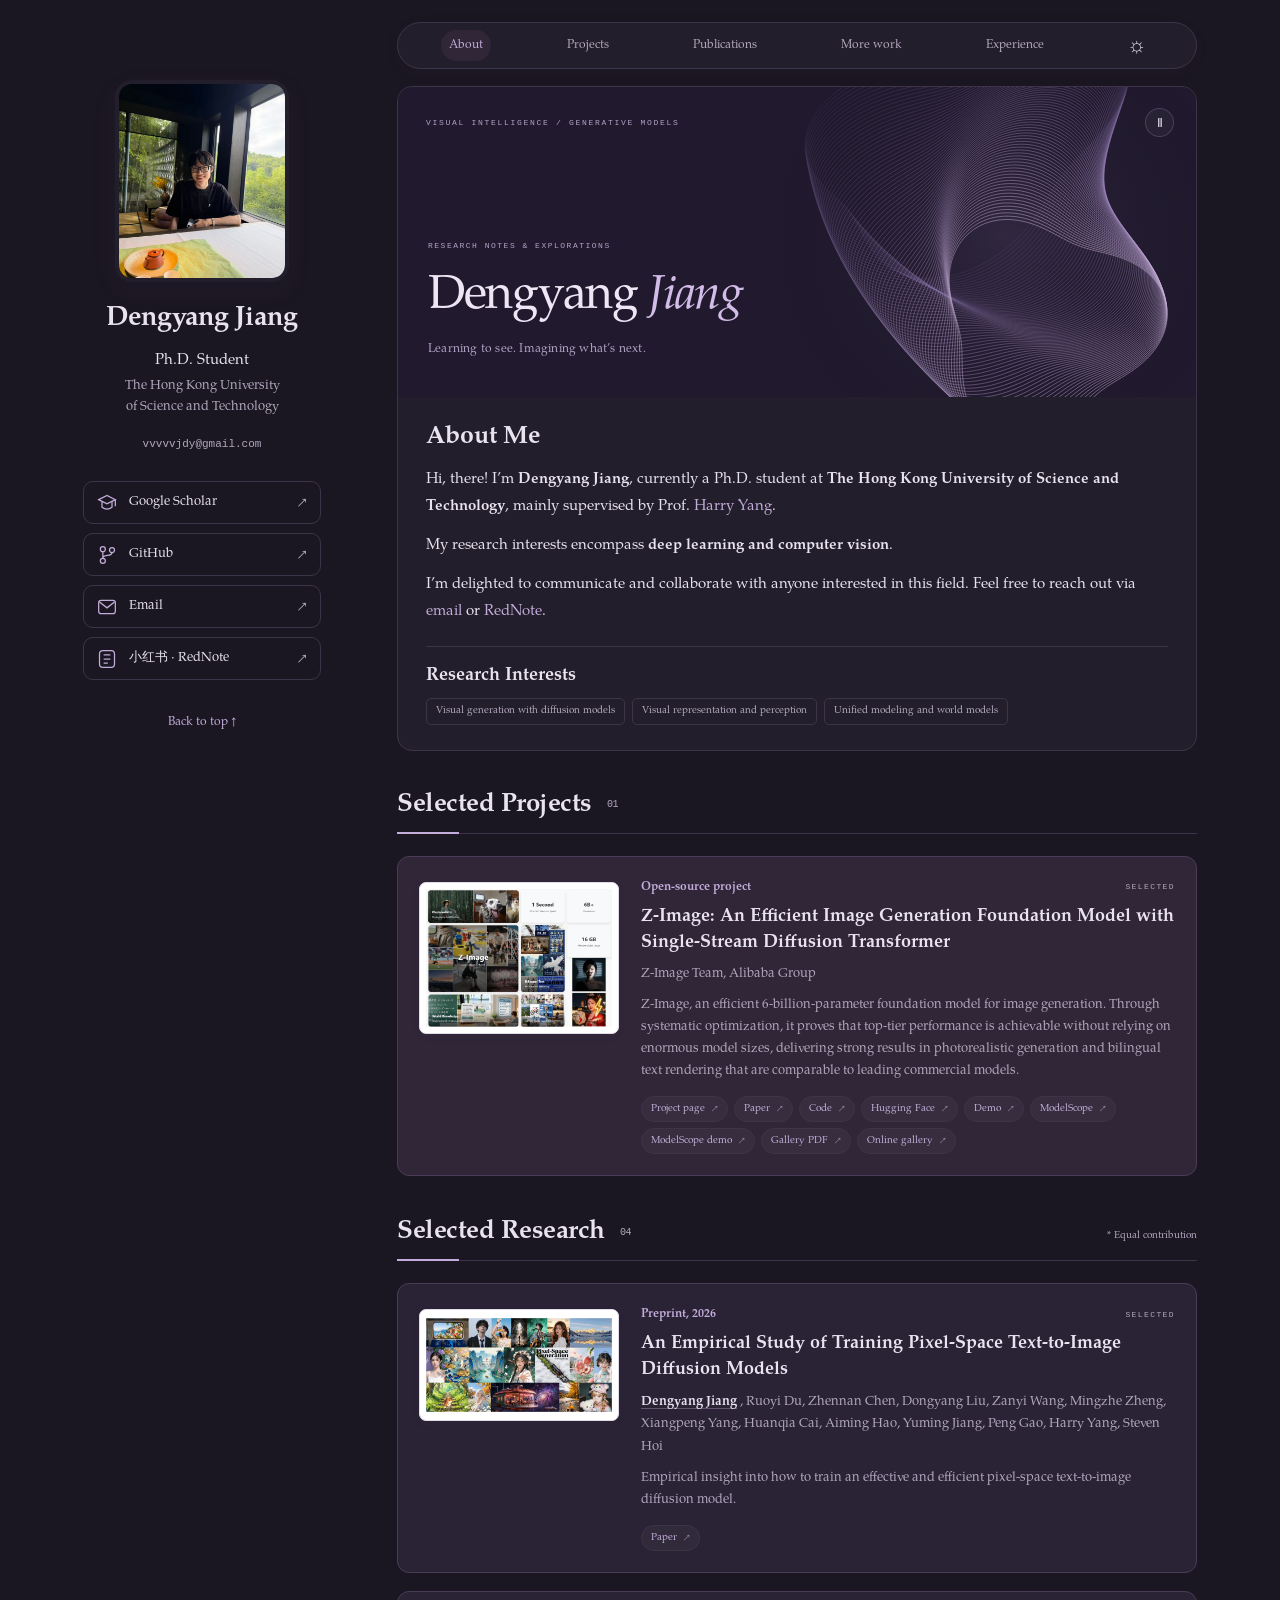
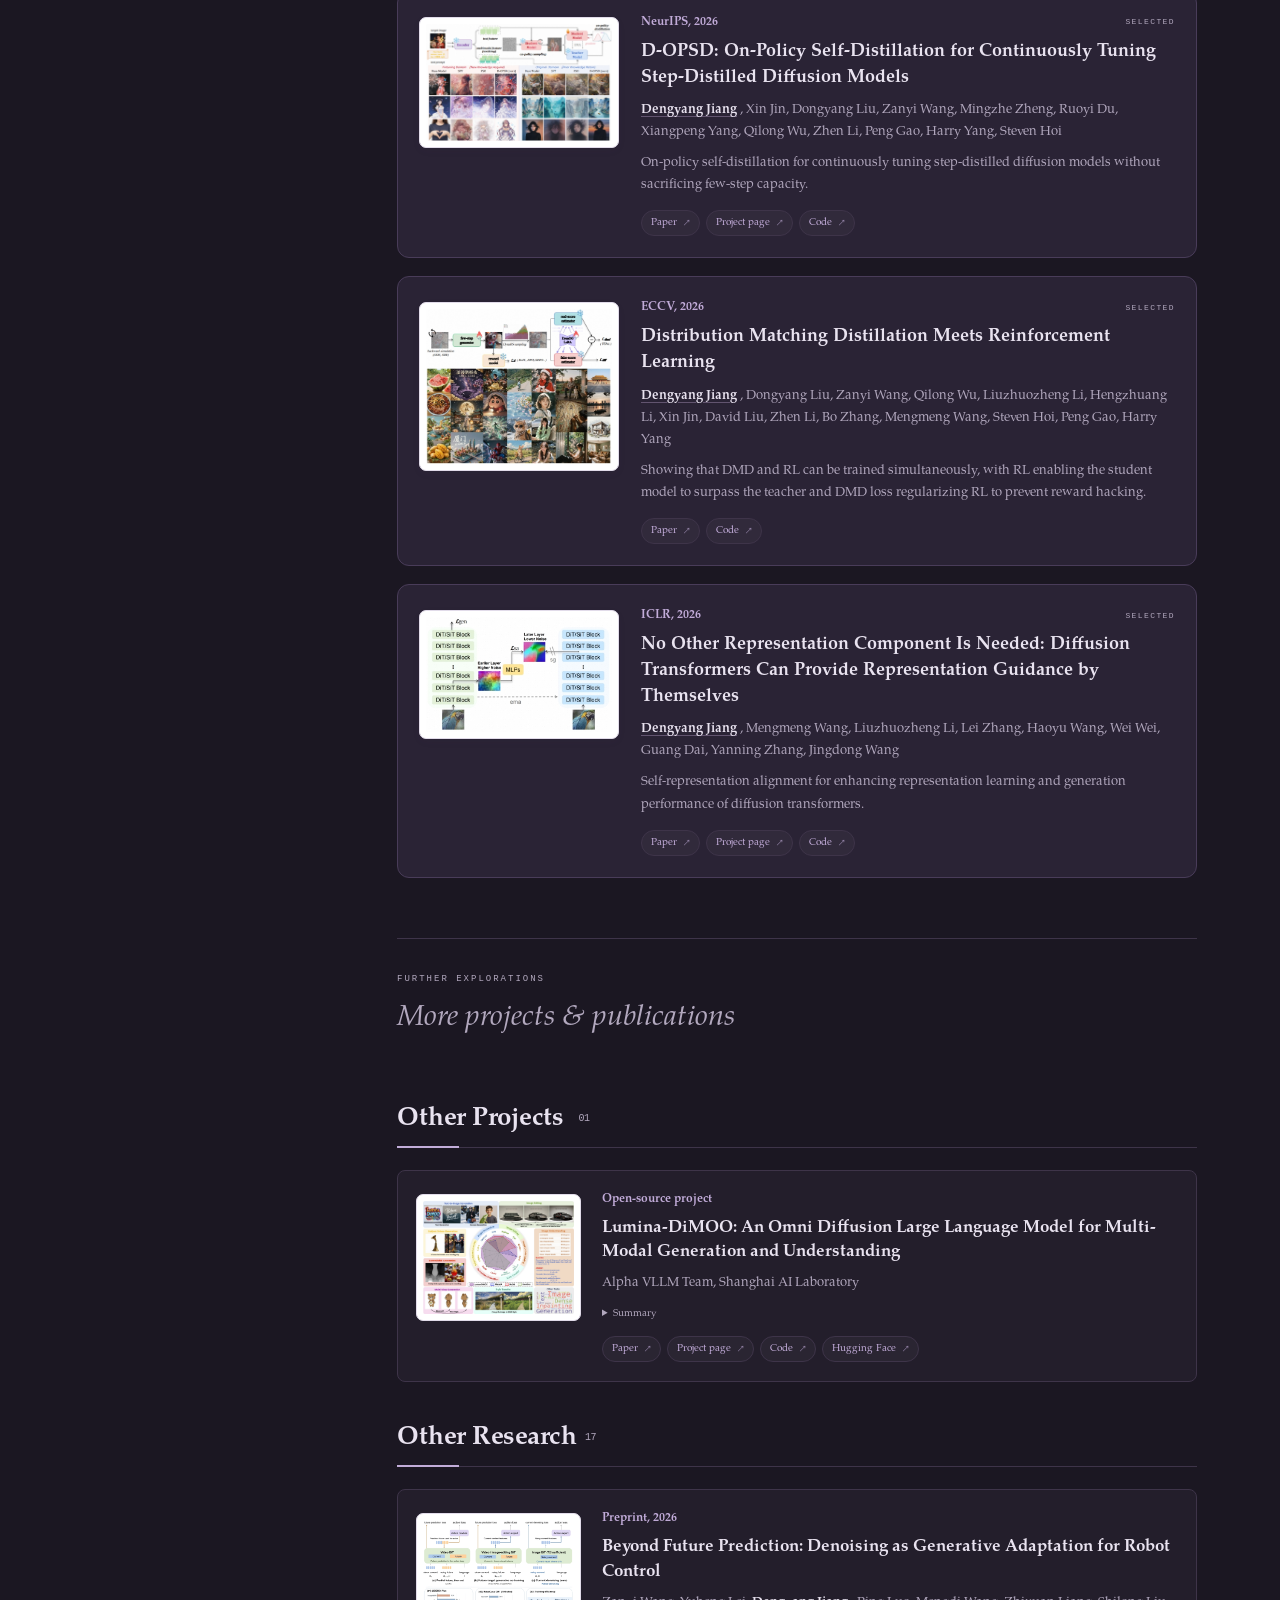
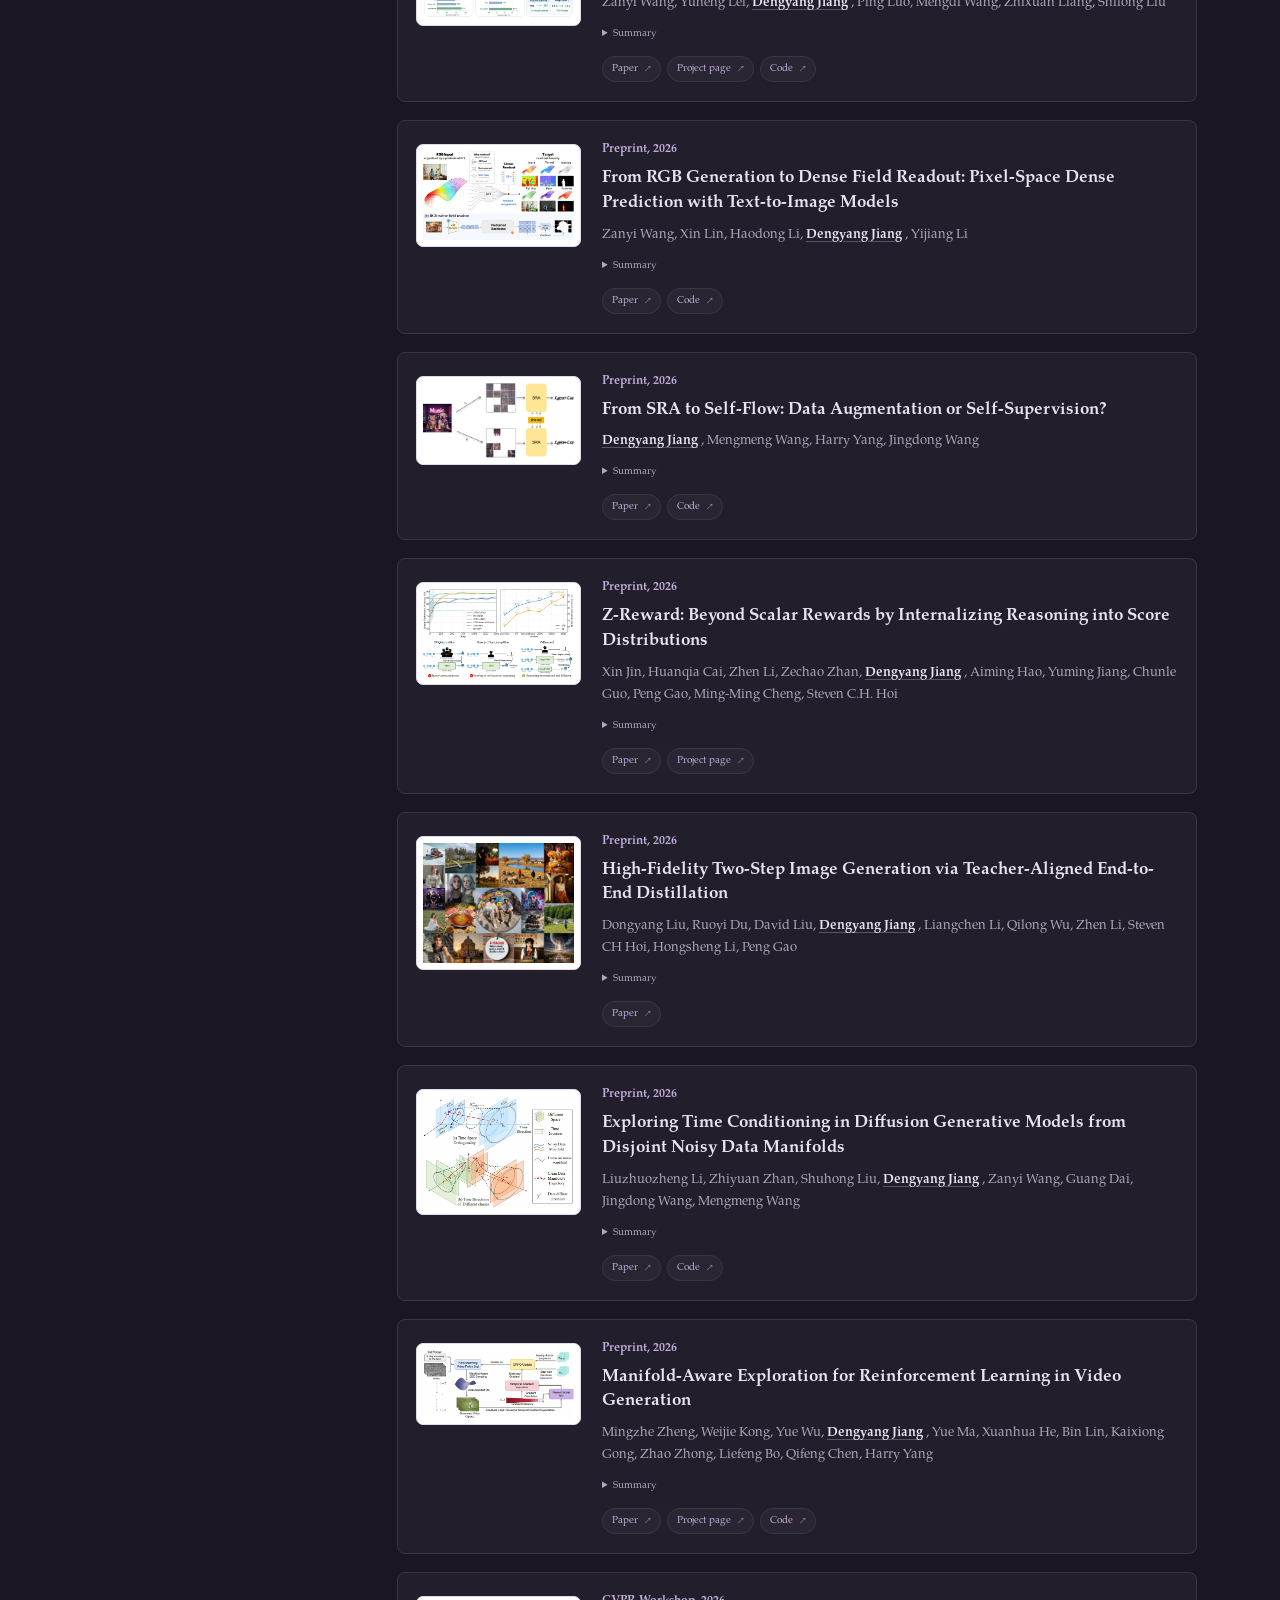
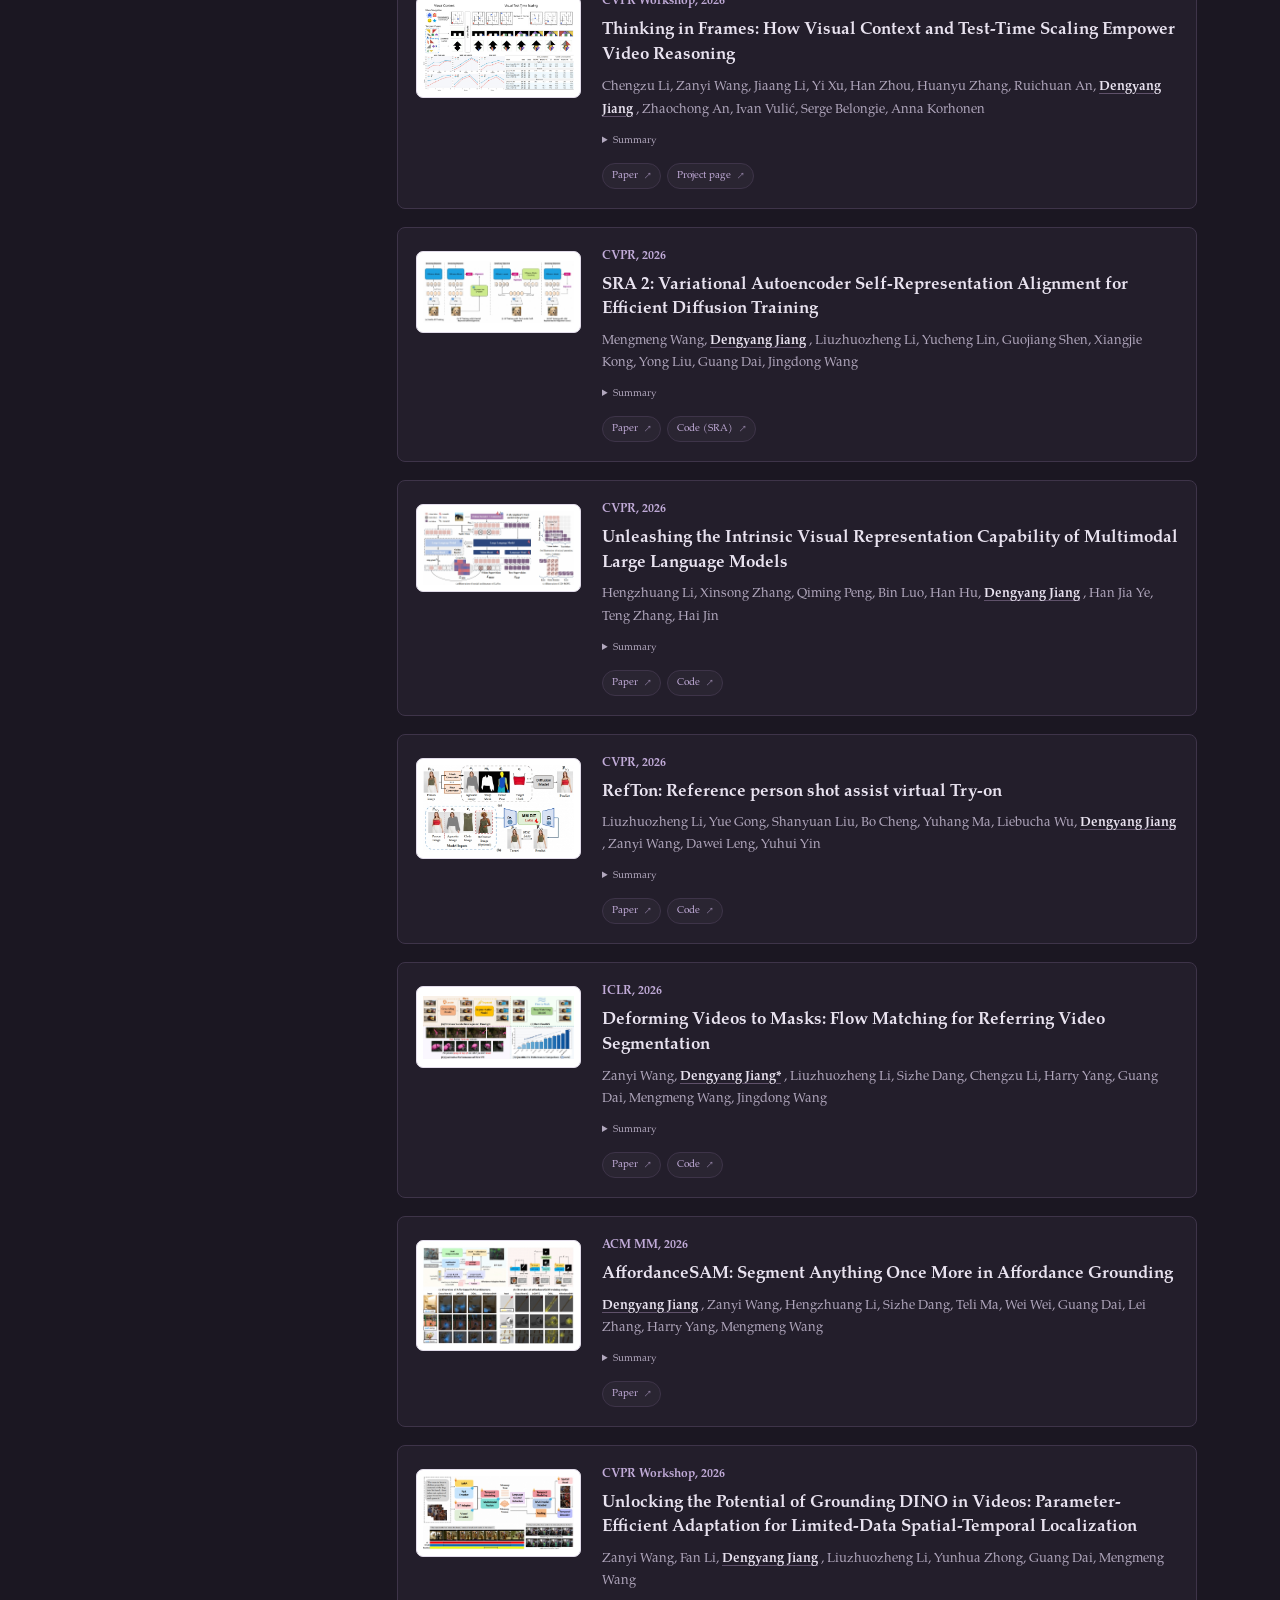
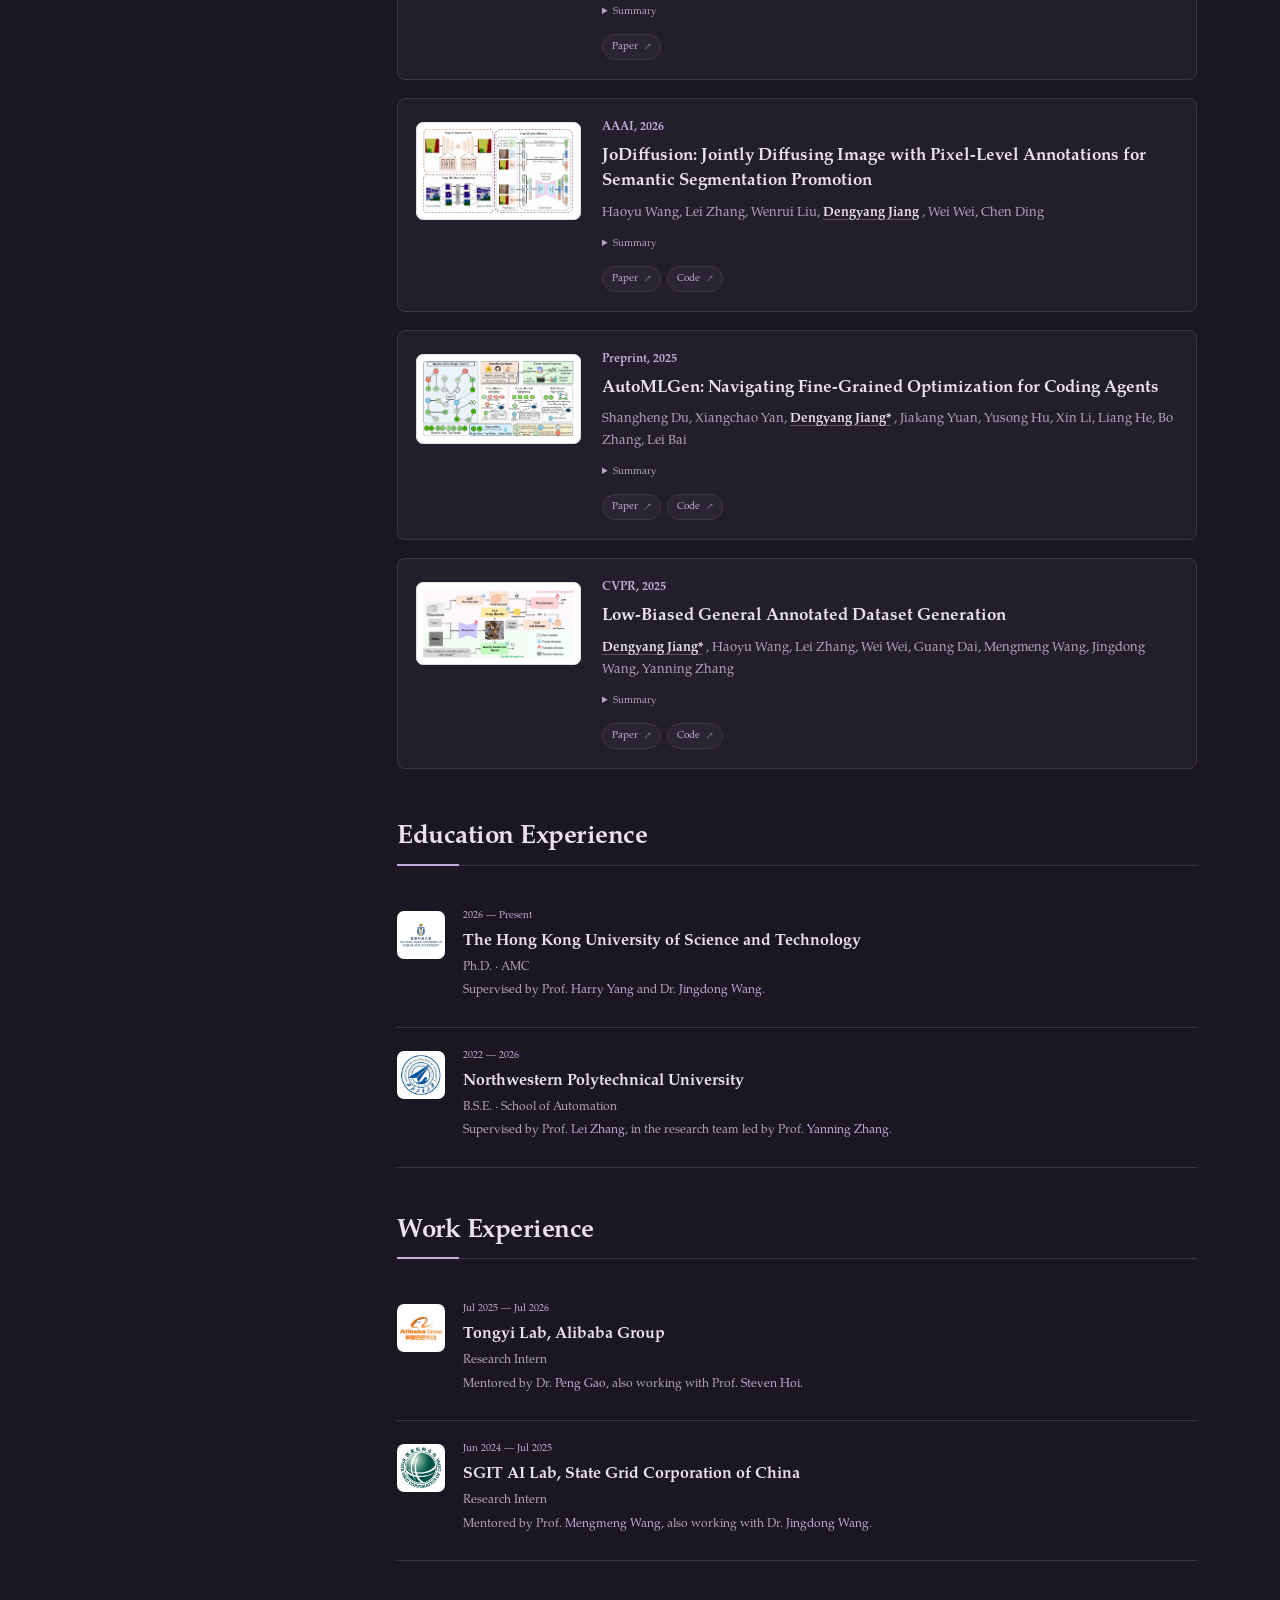
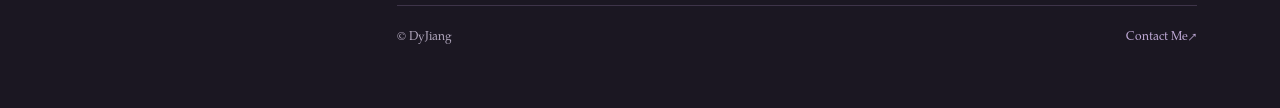
==== commit cdc1c35a: "Refresh stylesheet version for project labels Updated the stylesheet version in the HTML head sectio" ====
--- a/index.html
+++ b/index.html
@@ -1,6 +1,6 @@
 <!doctype html>
 <html lang="en">
-<head><meta charset="utf-8"><meta name="viewport" content="width=device-width,initial-scale=1"><title>Dengyang Jiang — Research</title><meta name="description" content="Dengyang Jiang, Ph.D. student at HKUST. Research in visual generation, representation, and world models."><link rel="icon" href="images/logo.jpg"><link rel="preload" href="assets/fonts/texgyrepagella-regular.otf" as="font" type="font/otf" crossorigin><link rel="stylesheet" href="homepage.css?v=20261014-venues"><script src="homepage.js" defer></script></head>
+<head><meta charset="utf-8"><meta name="viewport" content="width=device-width,initial-scale=1"><title>Dengyang Jiang — Research</title><meta name="description" content="Dengyang Jiang, Ph.D. student at HKUST. Research in visual generation, representation, and world models."><link rel="icon" href="images/logo.jpg"><link rel="preload" href="assets/fonts/texgyrepagella-regular.otf" as="font" type="font/otf" crossorigin><link rel="stylesheet" href="homepage.css?v=20261014-labels"><script src="homepage.js" defer></script></head>
 <body class="dark"><a class="skip-link" href="#about">Skip to content</a>
 <div class="site-layout">
 <!-- PROFILE: name, portrait, affiliation and social links -->
--- a/homepage.css
+++ b/homepage.css
@@ -424,7 +424,7 @@
   color:var(--accent);
   border-radius:4px
 }
-.publication .venue {
+.publication .venue, .project .venue {
   font-size:12px;
   font-weight:700
 }
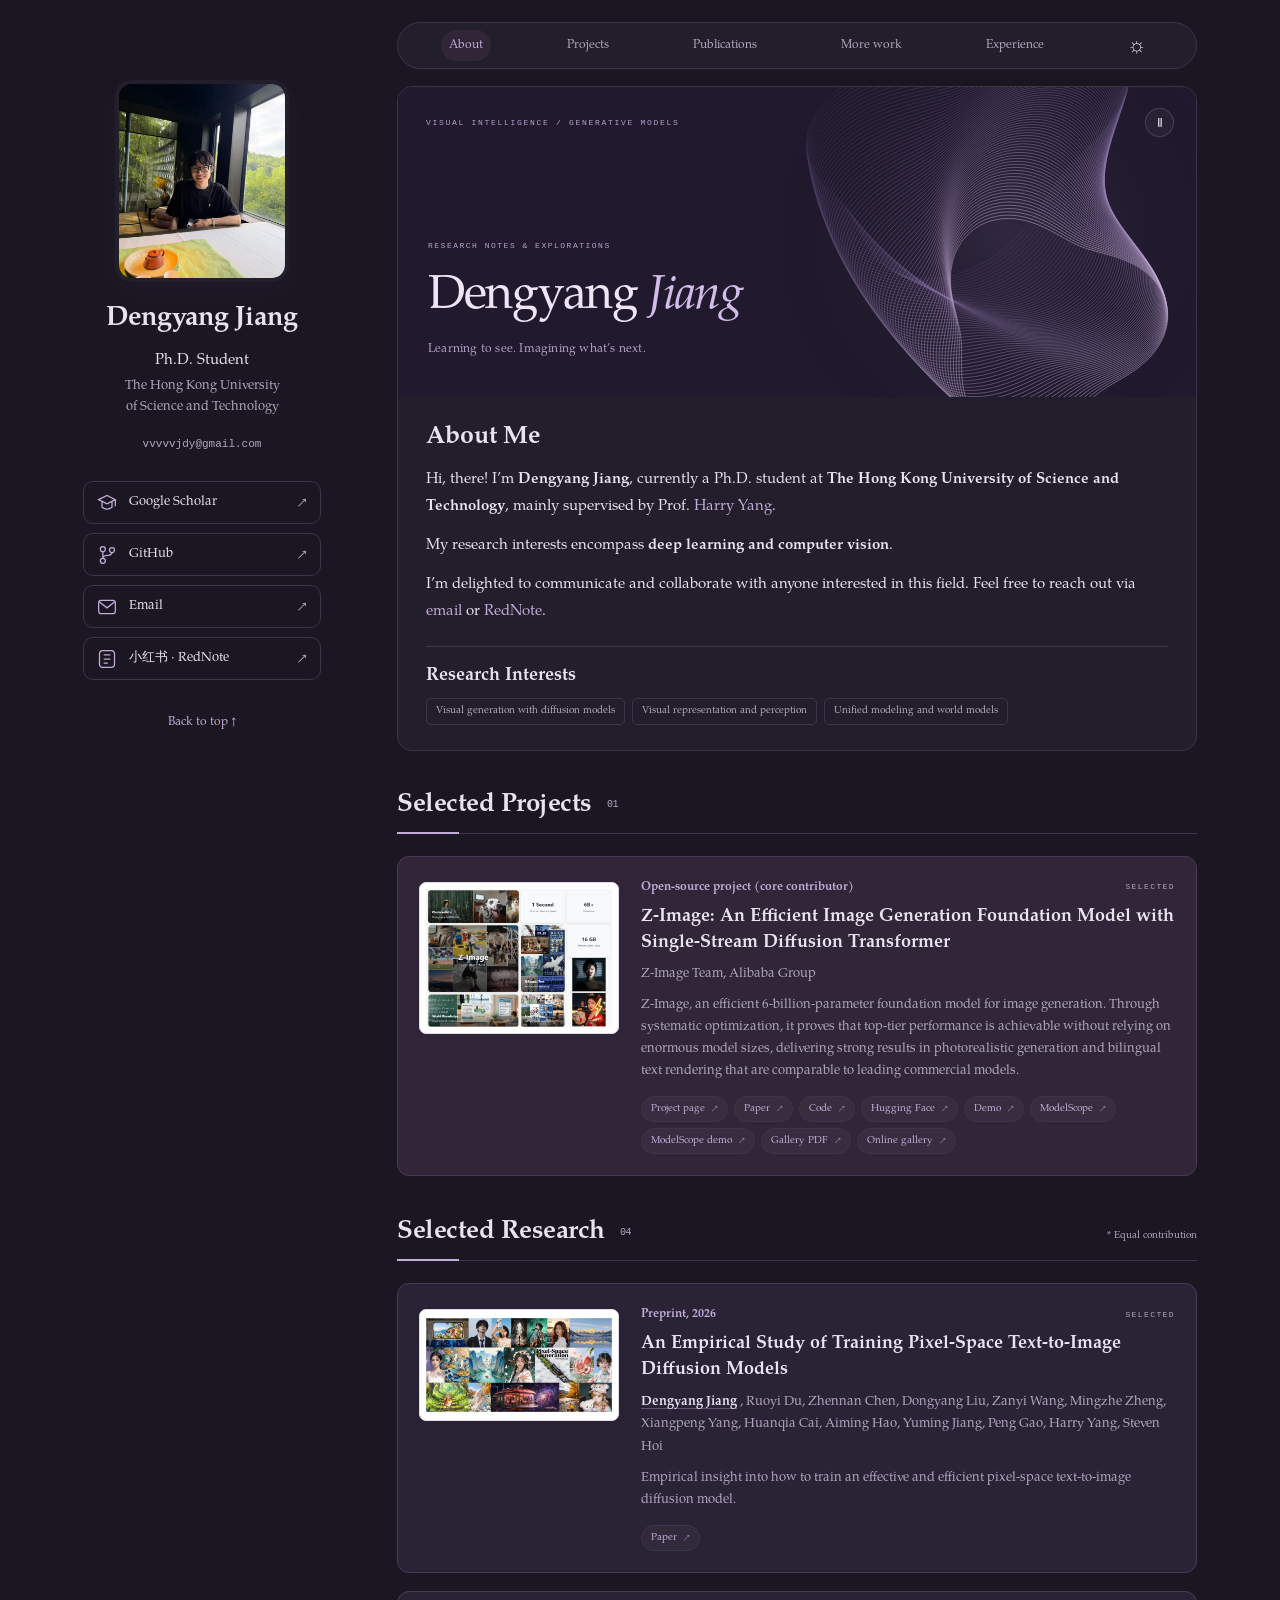
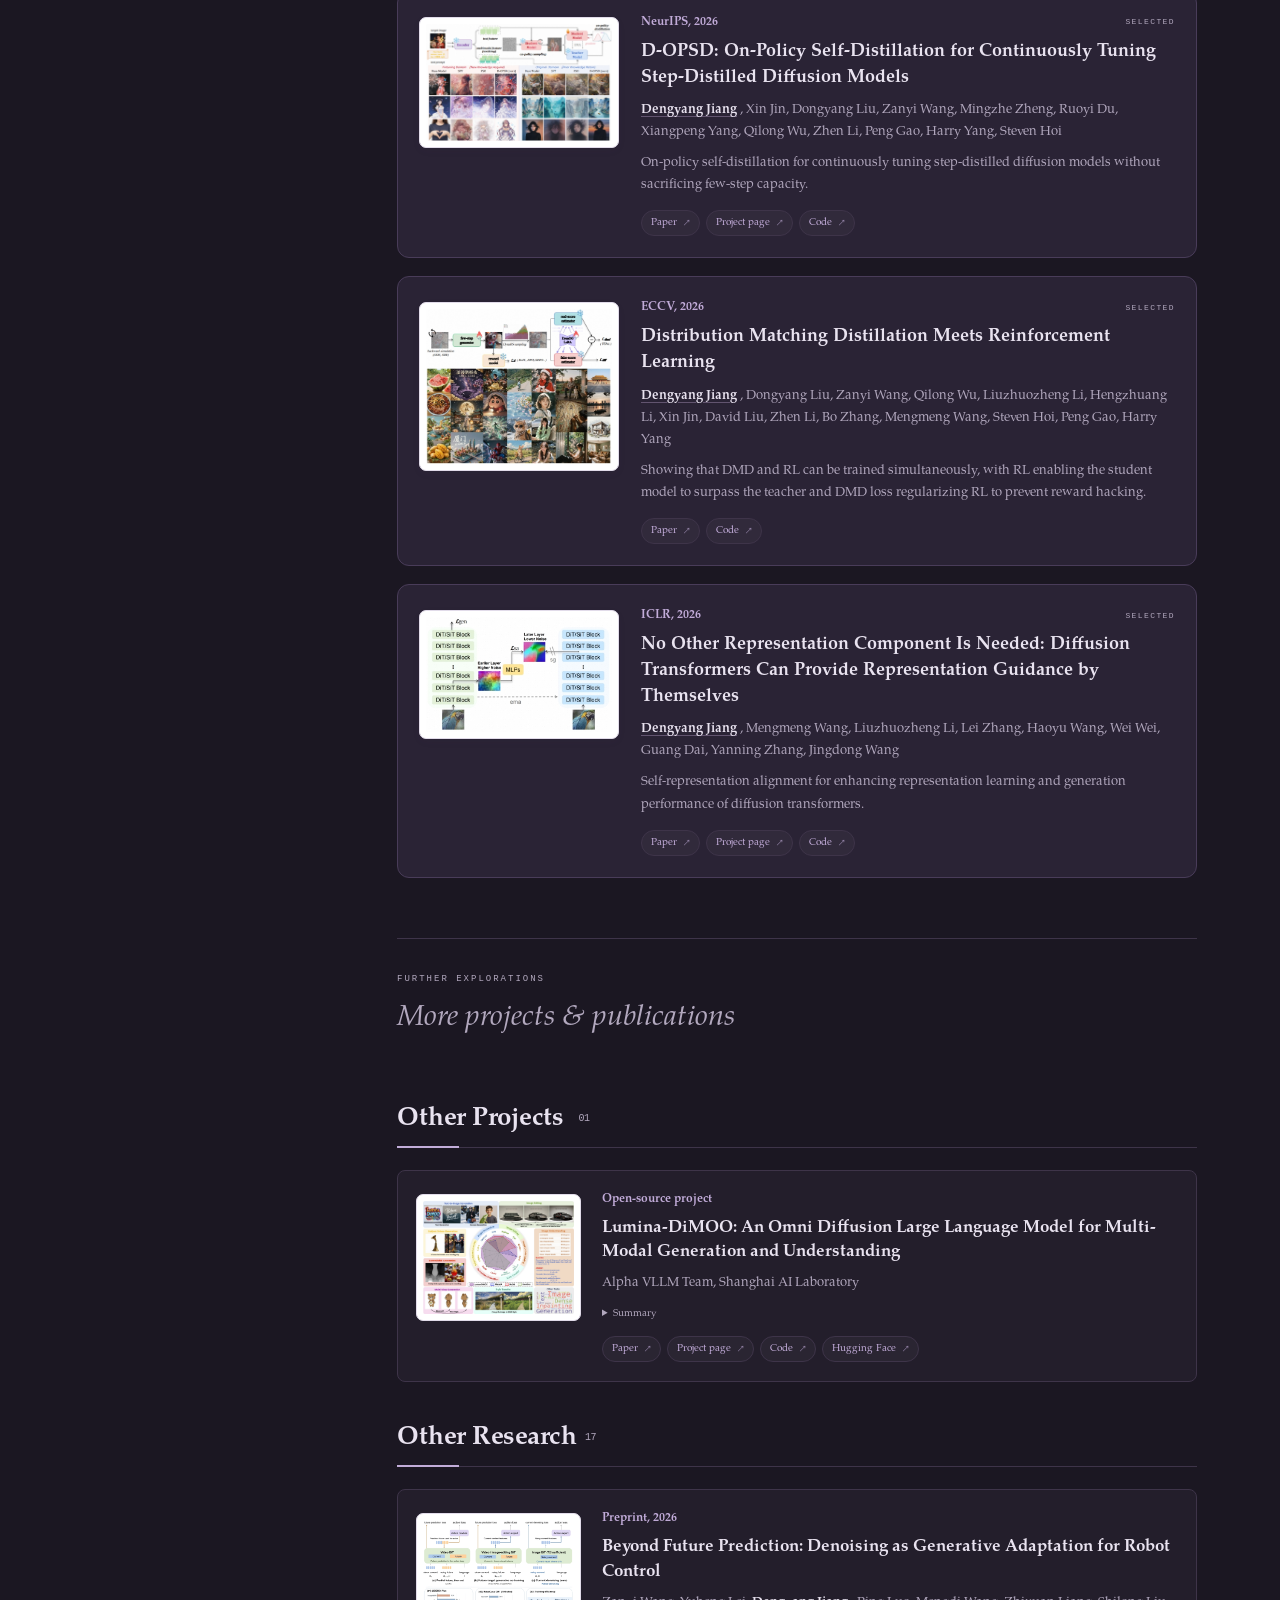
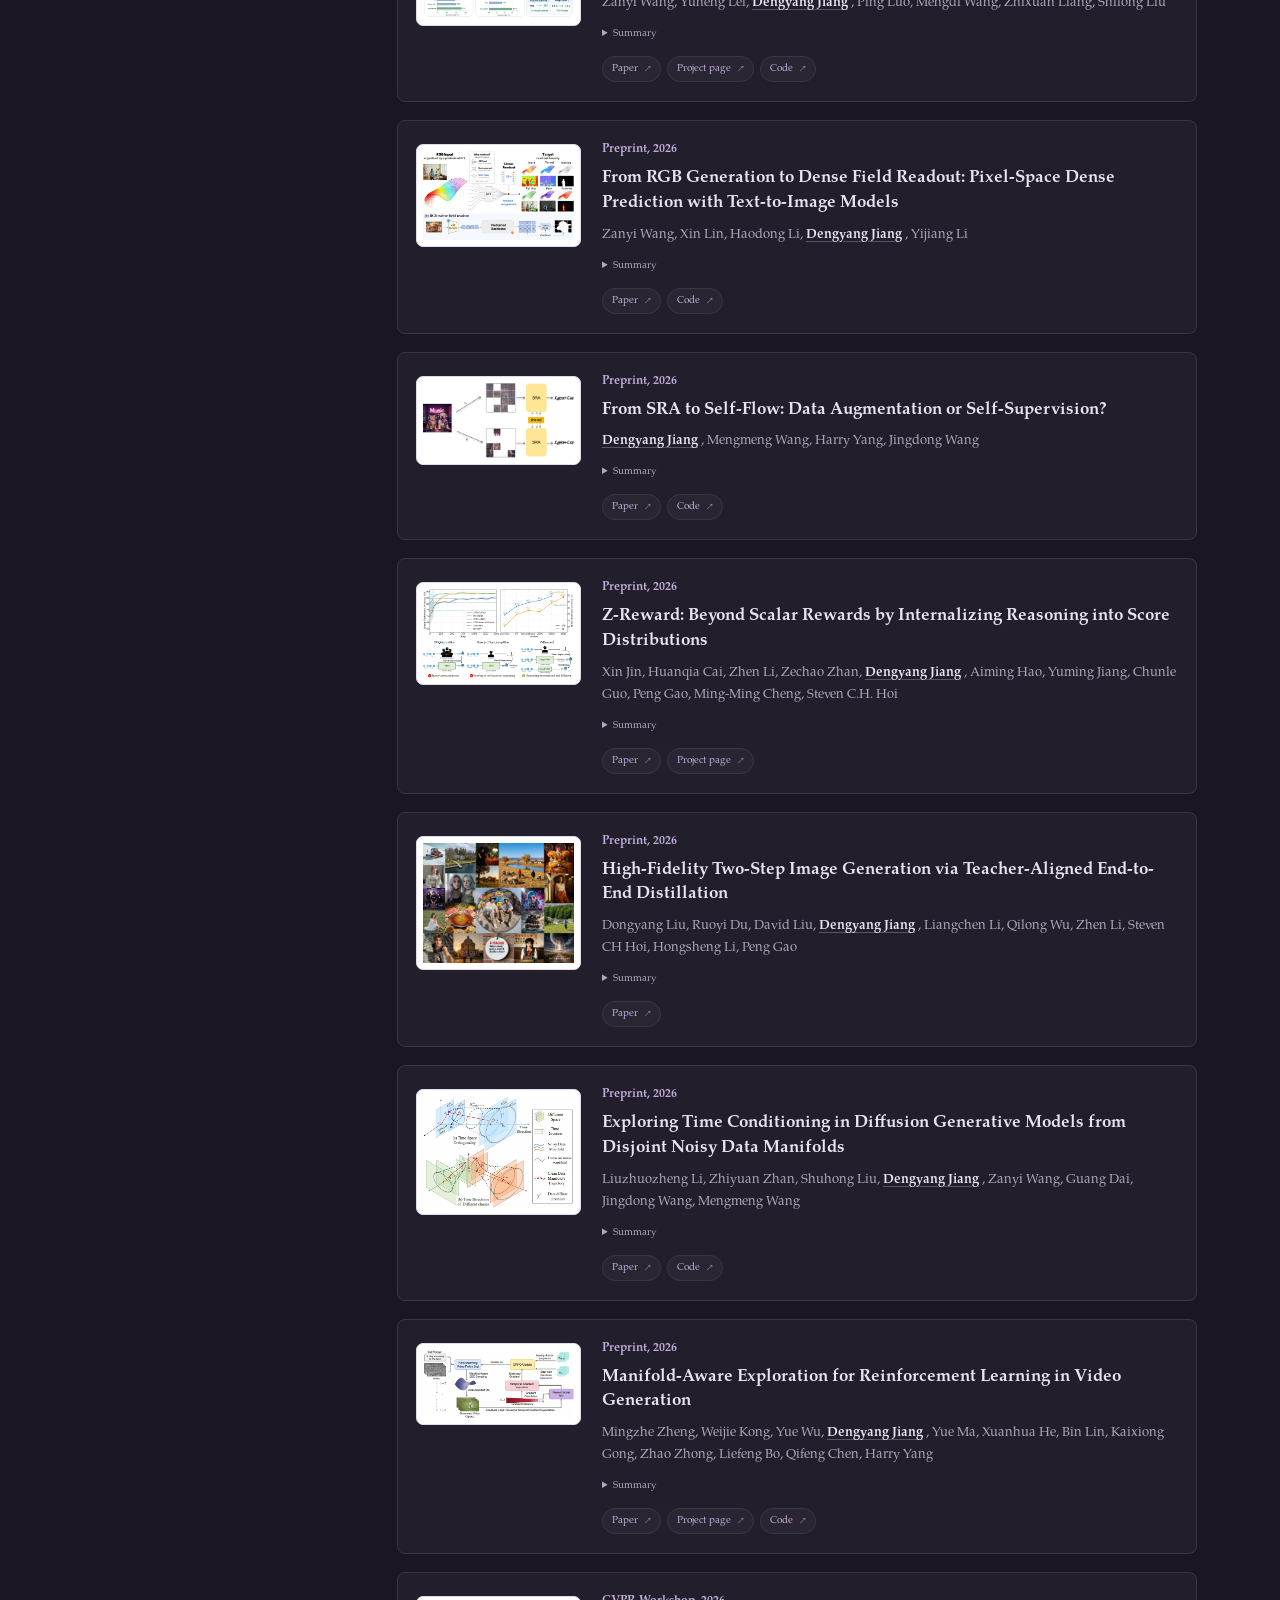
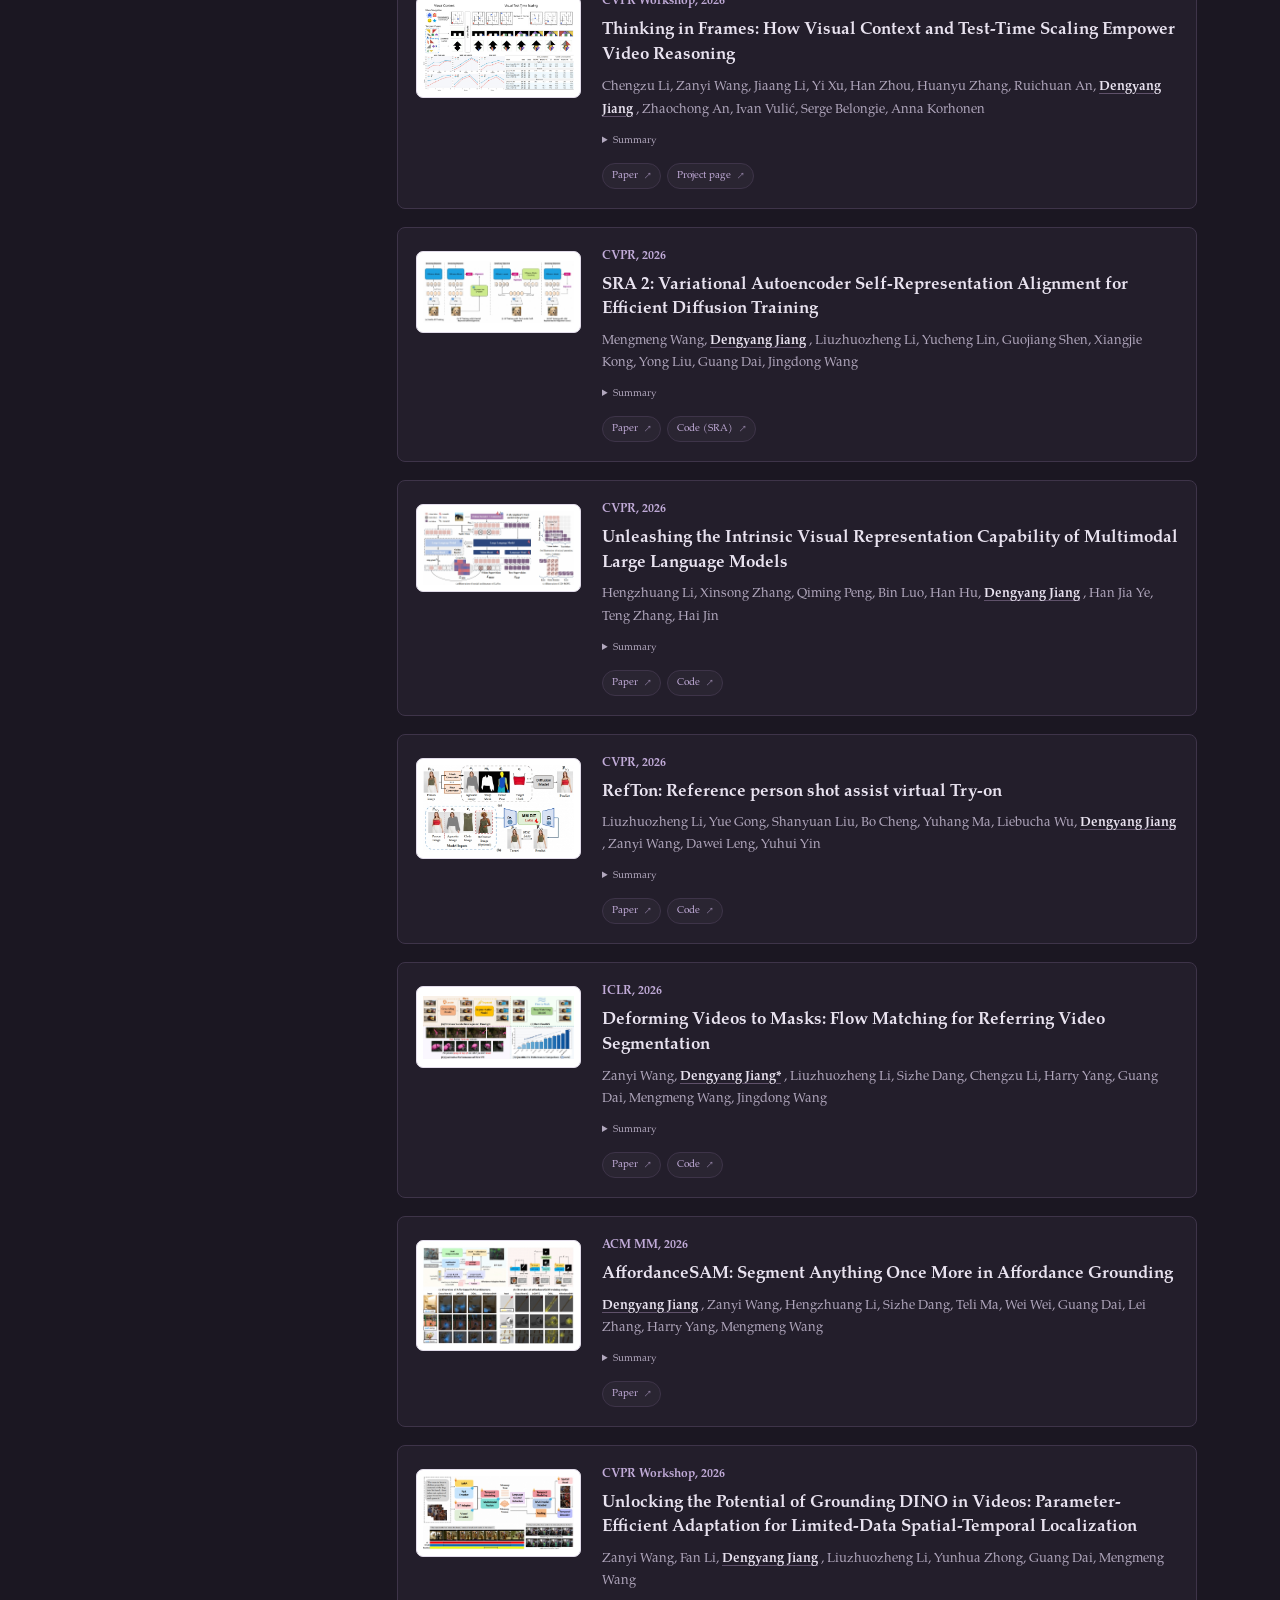
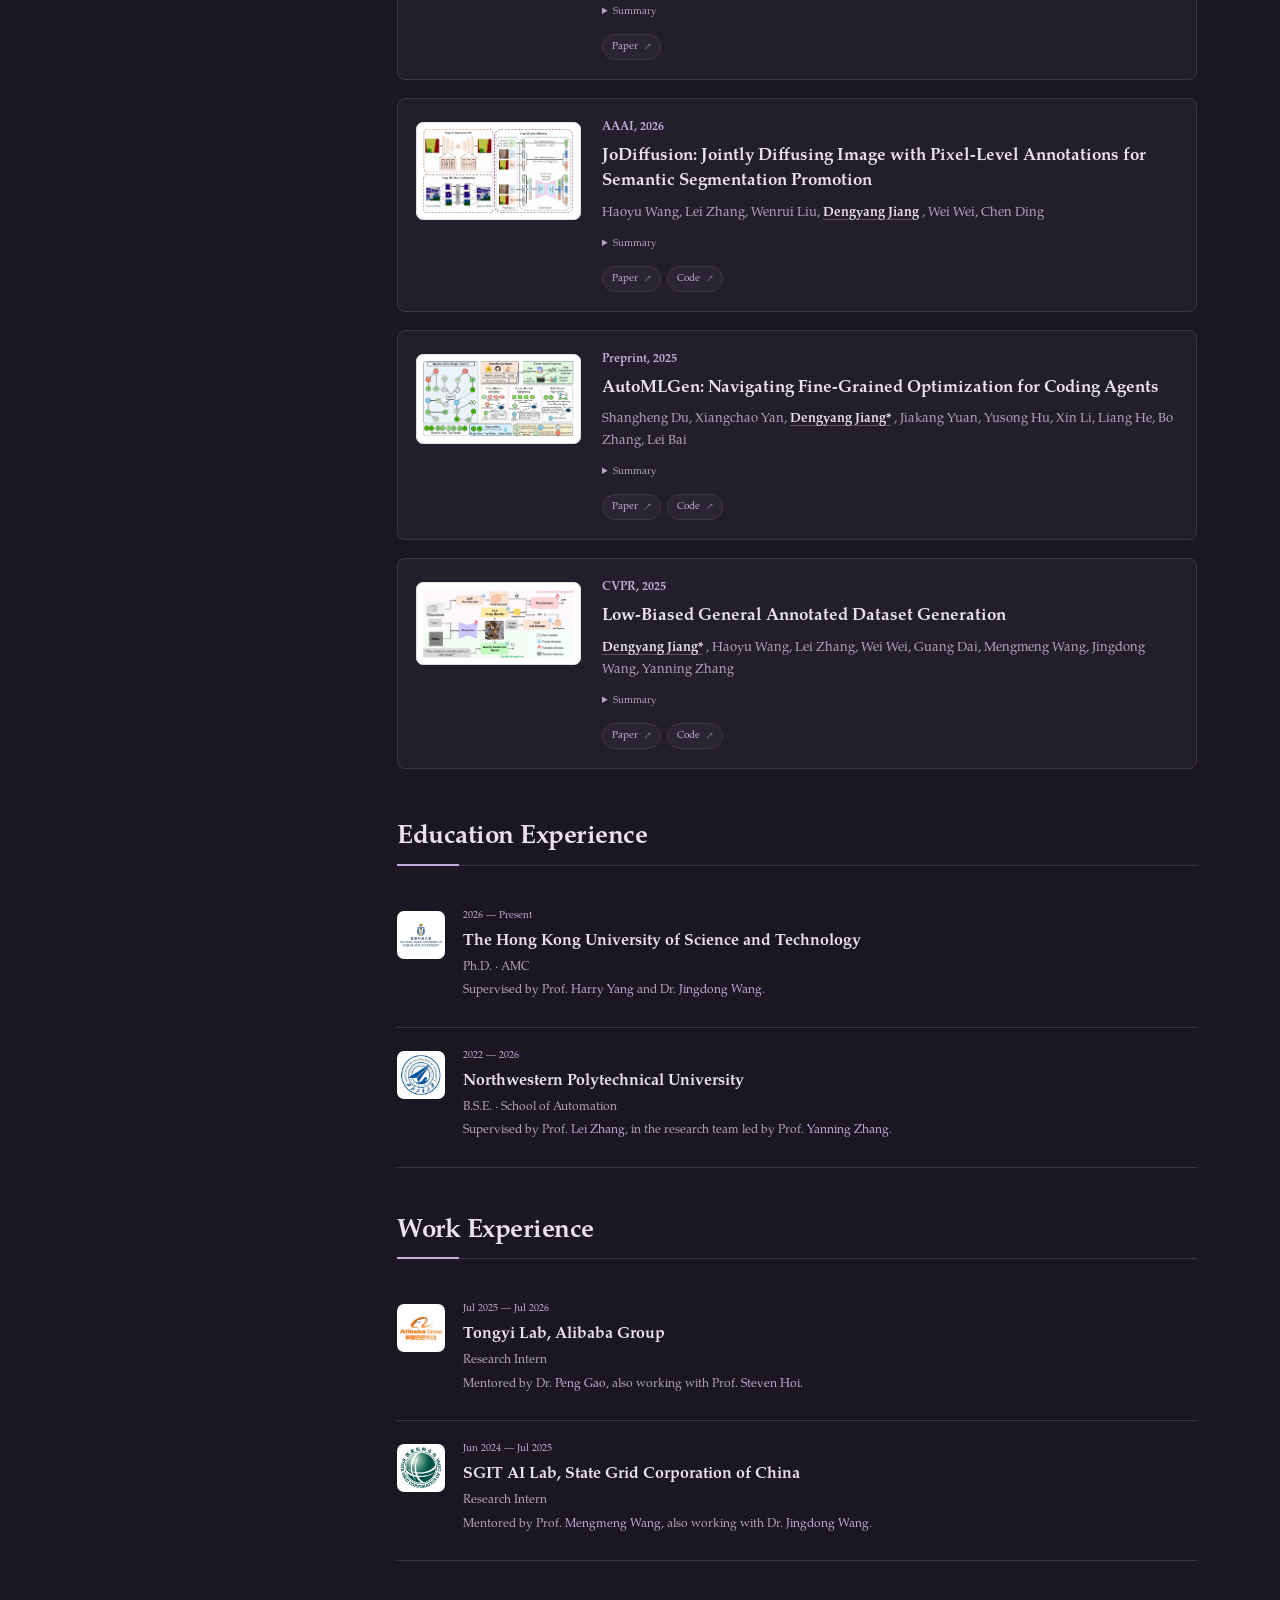
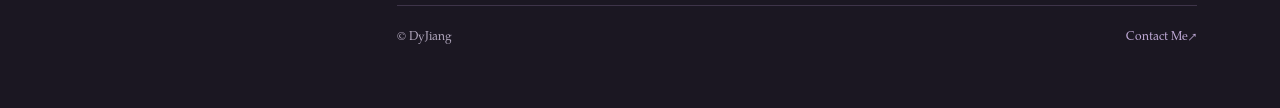
==== commit ac234c8c: "Update index.html" ====
--- a/index.html
+++ b/index.html
@@ -46,7 +46,7 @@
 <article class="work-card featured project" id="work-zimage">
       <a class="work-image" href="https://tongyi-mai.github.io/Z-Image-blog" aria-label="Open Z-Image: An Efficient Image Generation Foundation Model with Single-Stream Diffusion Transformer"><img src="images/paper/zimage.jpg" alt="Z-Image: An Efficient Image Generation Foundation Model with Single-Stream Diffusion Transformer overview" loading="lazy"></a>
 <div class="work-body">
-<div class="work-kicker"><span class="venue">Open-source project</span><span class="featured-label">SELECTED</span></div>
+<div class="work-kicker"><span class="venue">Open-source project (core contributor)</span><span class="featured-label">SELECTED</span></div>
 
 <h3><a href="https://tongyi-mai.github.io/Z-Image-blog">Z-Image: An Efficient Image Generation Foundation Model with Single-Stream Diffusion Transformer</a></h3>
 <p class="authors">Z-Image Team, Alibaba Group</p>
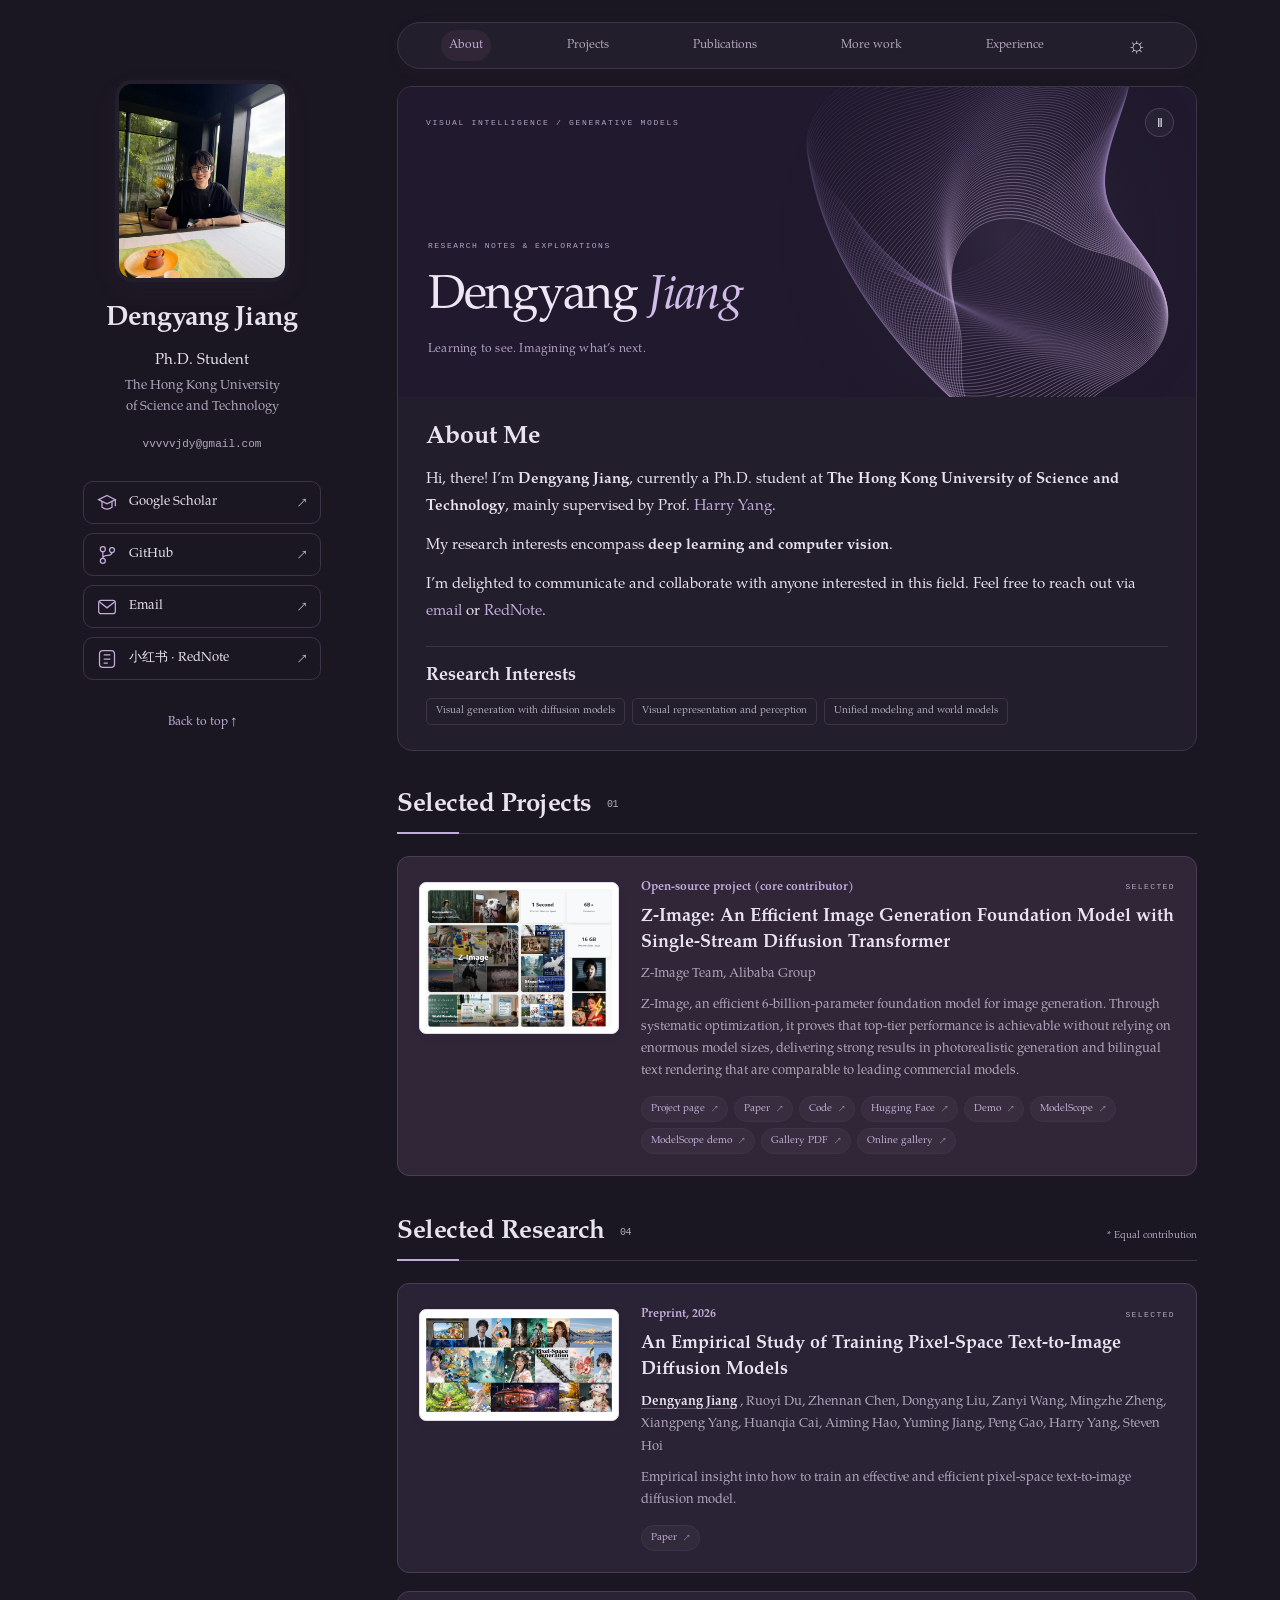
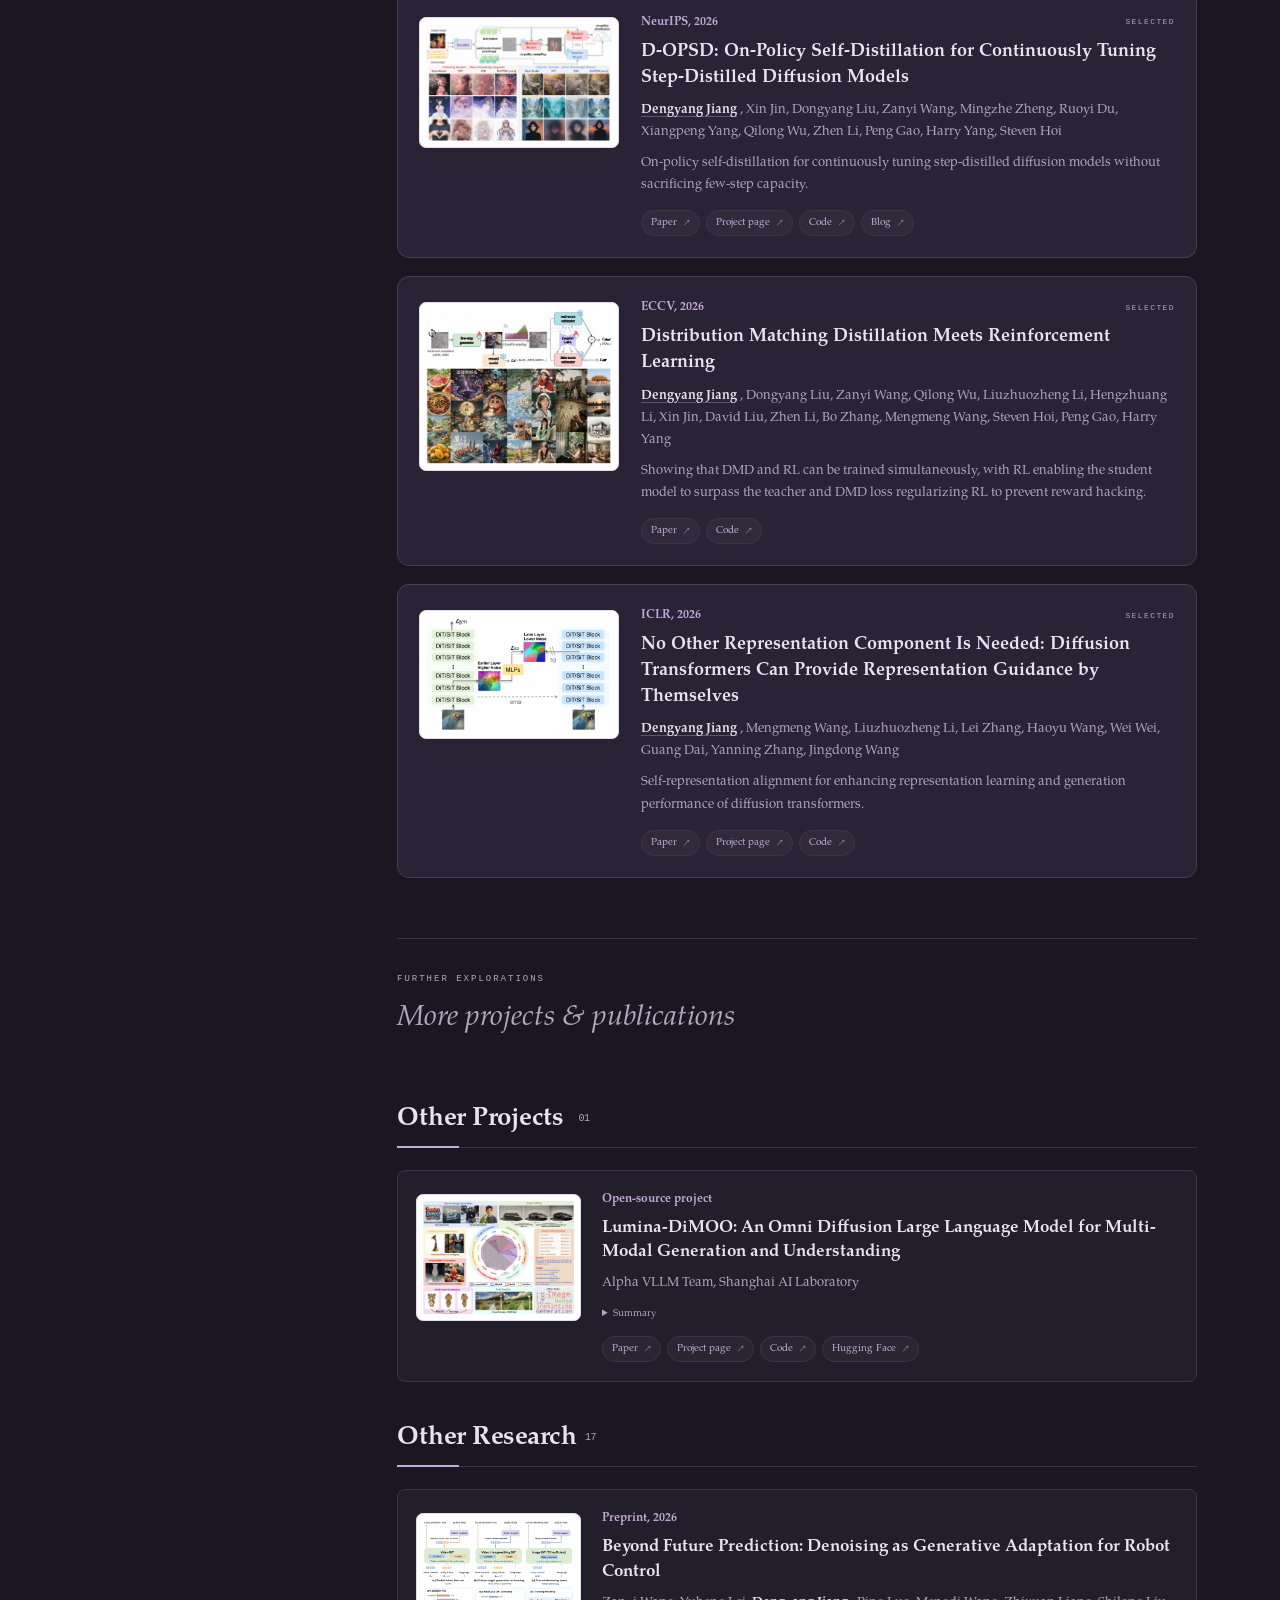
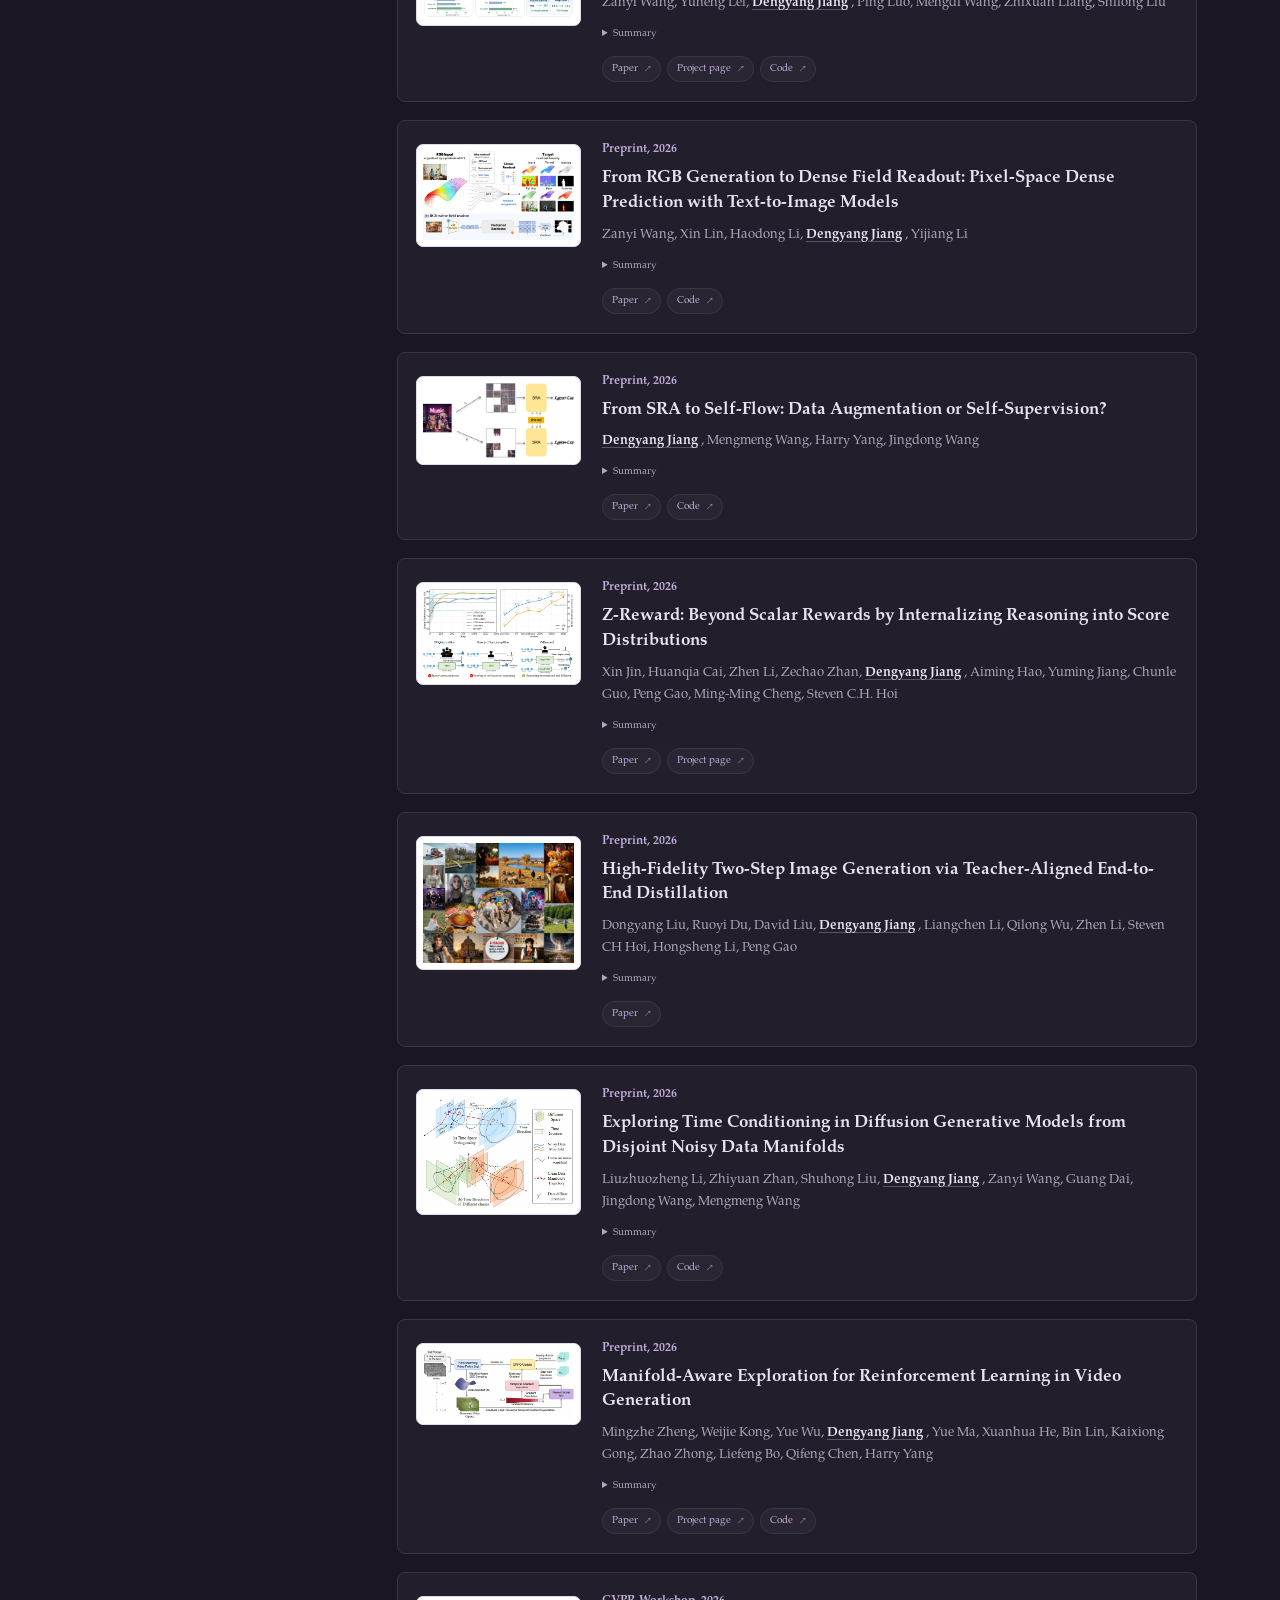
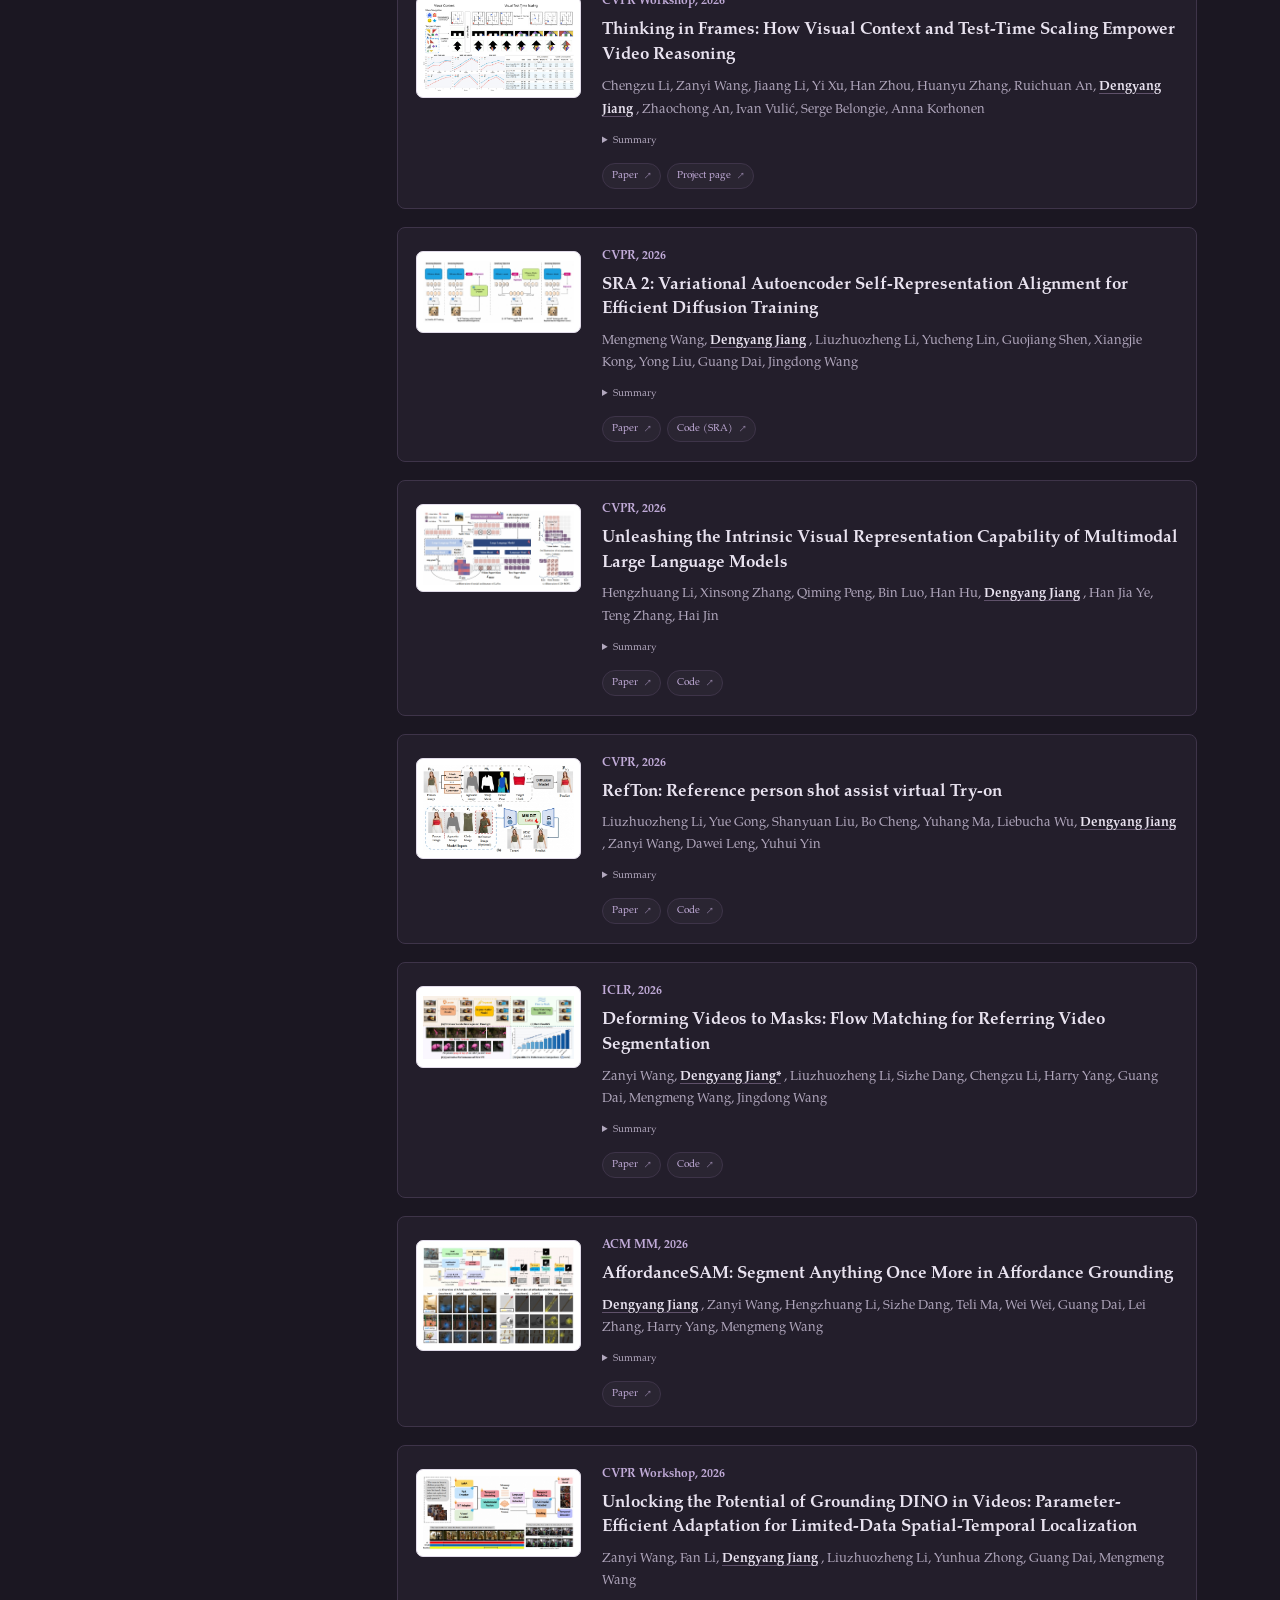
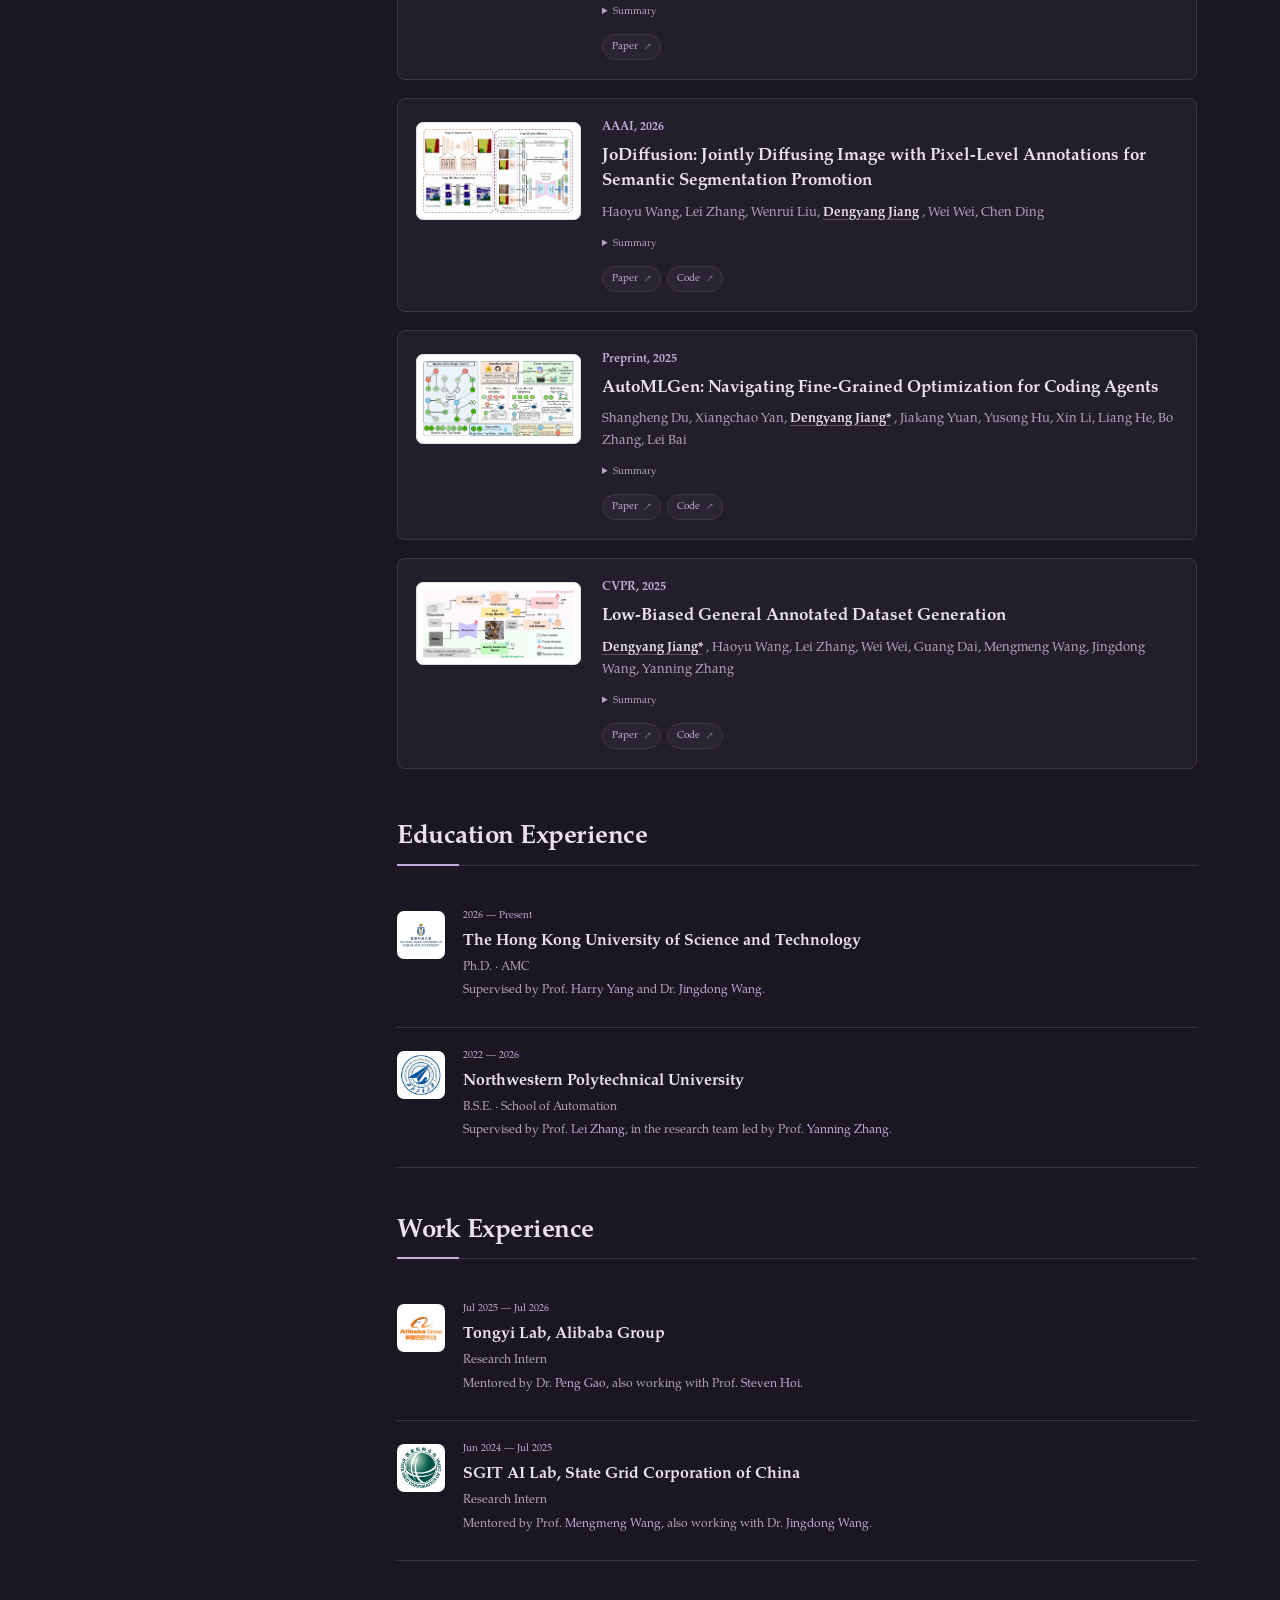
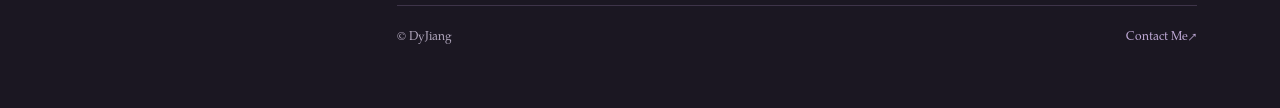
==== commit 50ce4ed3: "Update index.html" ====
--- a/index.html
+++ b/index.html
@@ -82,7 +82,7 @@
 <h3><a href="https://arxiv.org/abs/2605.05204">D-OPSD: On-Policy Self-Distillation for Continuously Tuning Step-Distilled Diffusion Models</a></h3>
 <p class="authors"><strong>Dengyang Jiang</strong> , Xin Jin, Dongyang Liu, Zanyi Wang, Mingzhe Zheng, Ruoyi Du, Xiangpeng Yang, Qilong Wu, Zhen Li, Peng Gao, Harry Yang, Steven Hoi</p>
 <p class="description">On-policy self-distillation for continuously tuning step-distilled diffusion models without sacrificing few-step capacity.</p>
-<div class="resource-links"><a href="https://arxiv.org/abs/2605.05204">Paper <span aria-hidden="true">↗</span></a><a href="d-opsd/">Project page <span aria-hidden="true">↗</span></a><a href="https://github.com/vvvvvjdy/D-OPSD">Code <span aria-hidden="true">↗</span></a></div>
+<div class="resource-links"><a href="https://arxiv.org/abs/2605.05204">Paper <span aria-hidden="true">↗</span></a><a href="d-opsd/">Project page <span aria-hidden="true">↗</span></a><a href="https://github.com/vvvvvjdy/D-OPSD">Code <span aria-hidden="true">↗</span></a><a href="https://www.xiaohongshu.com/discovery/item/6a01cc59000000003701f17c?source=webshare&xhsshare=pc_web&xsec_token=ABagqR7s-hnX9uJSQxPL9NKYAyeNgDwpg9p9IjIDnY0tY=&xsec_source=pc_share">Blog <span aria-hidden="true">↗</span></a></div>
 </div>
     </article>
 <article class="work-card featured publication" id="work-dmdr">
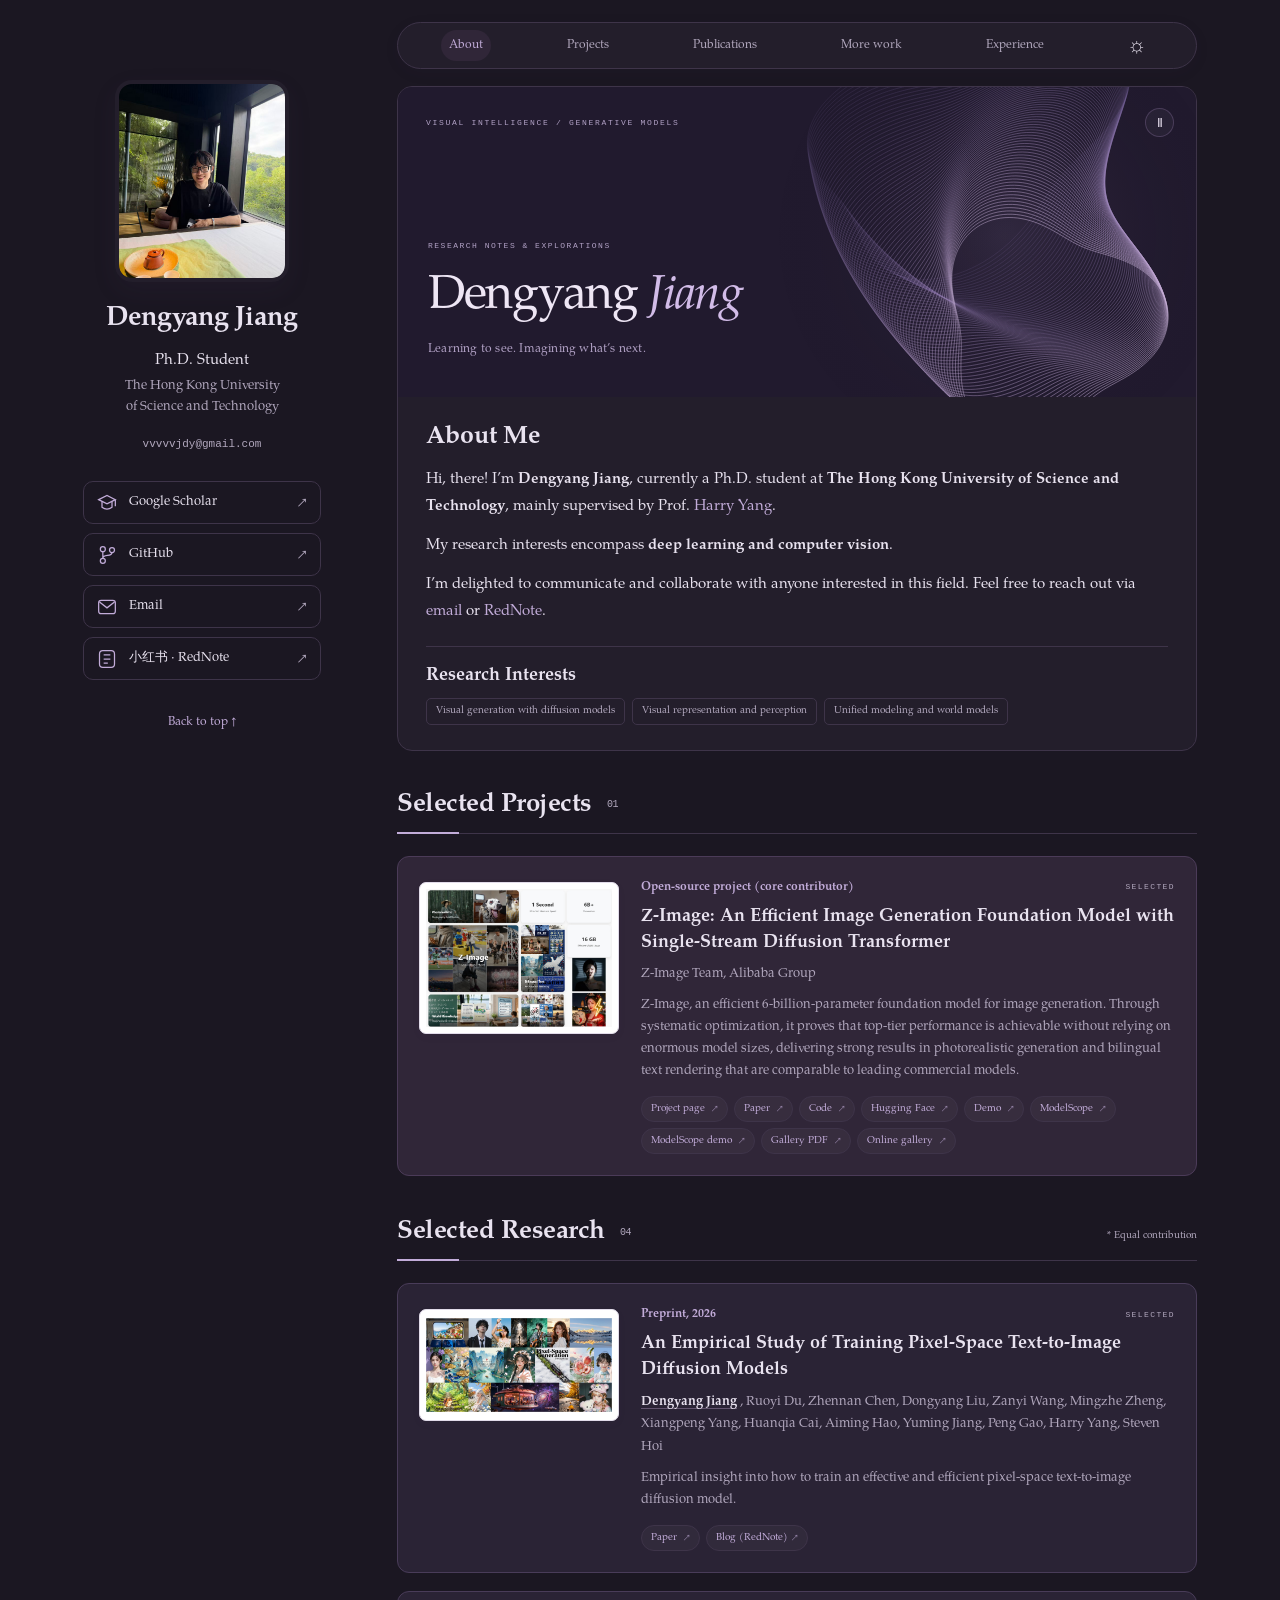
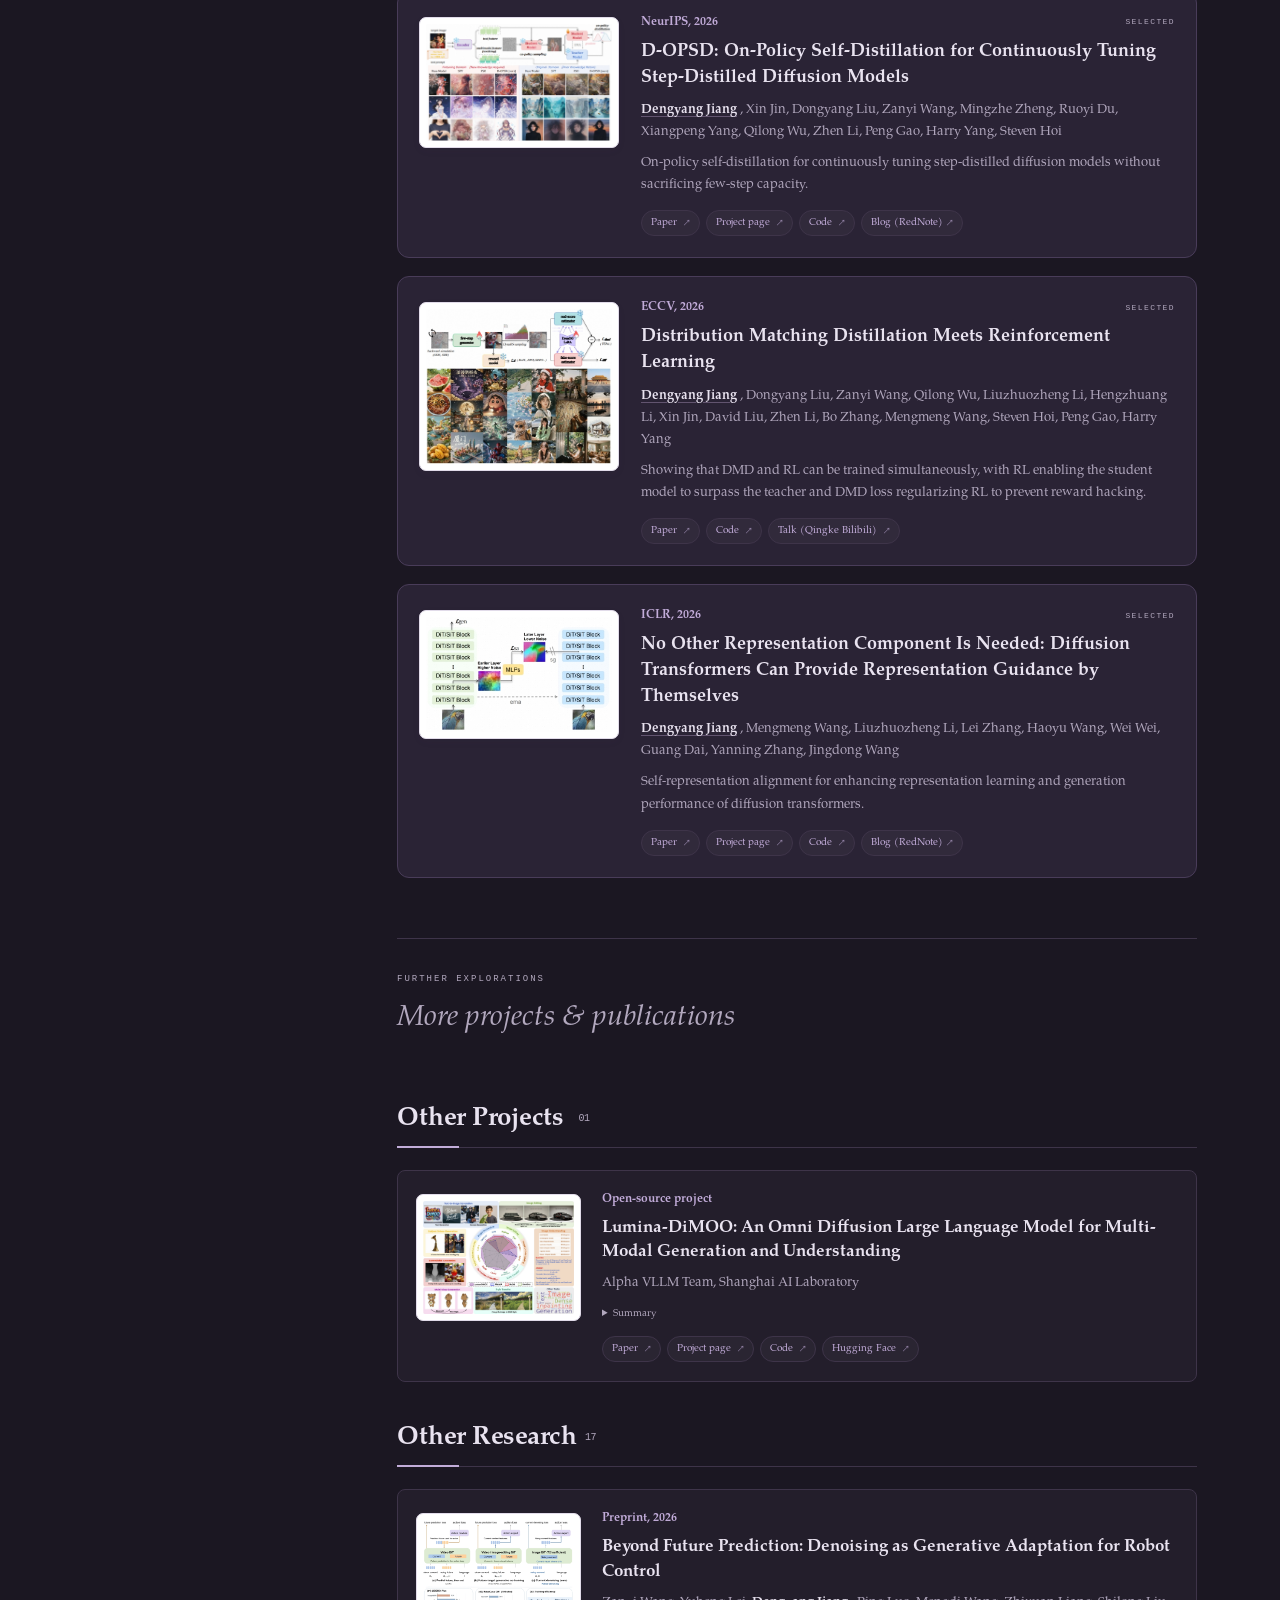
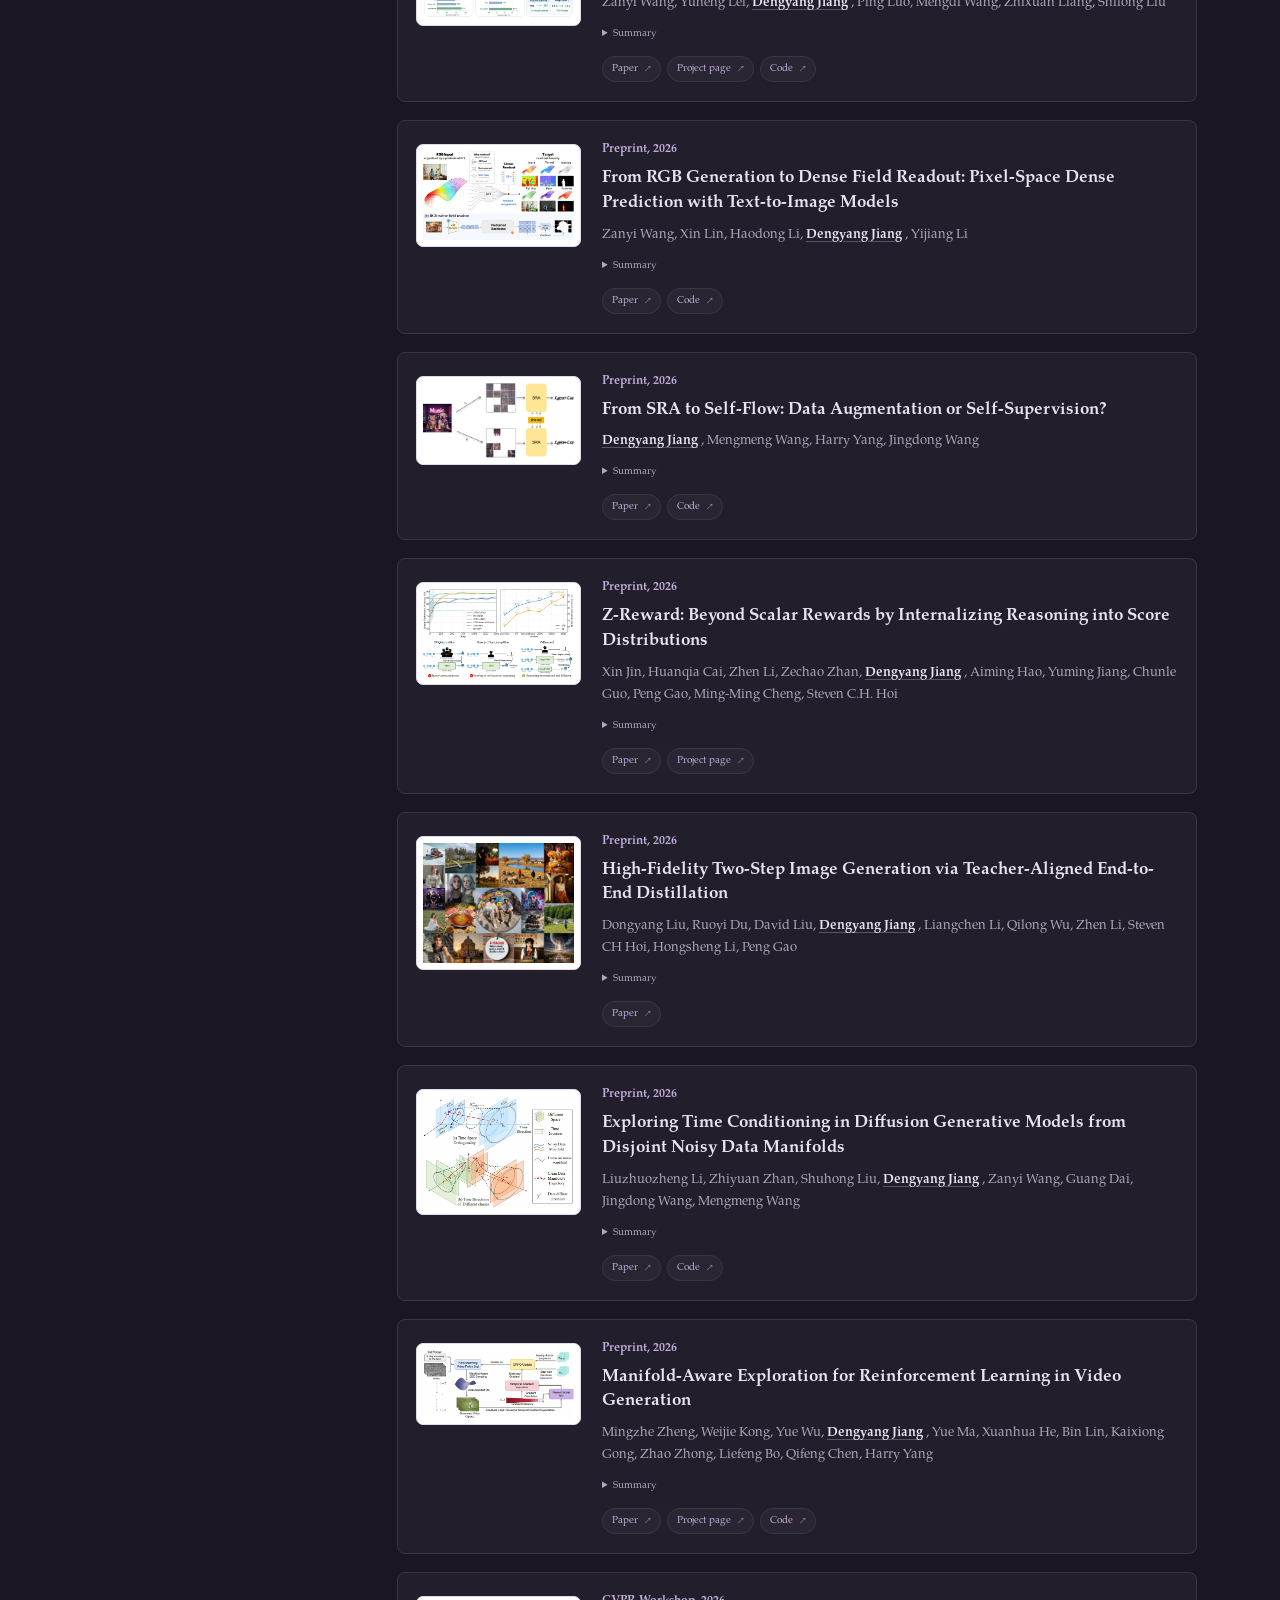
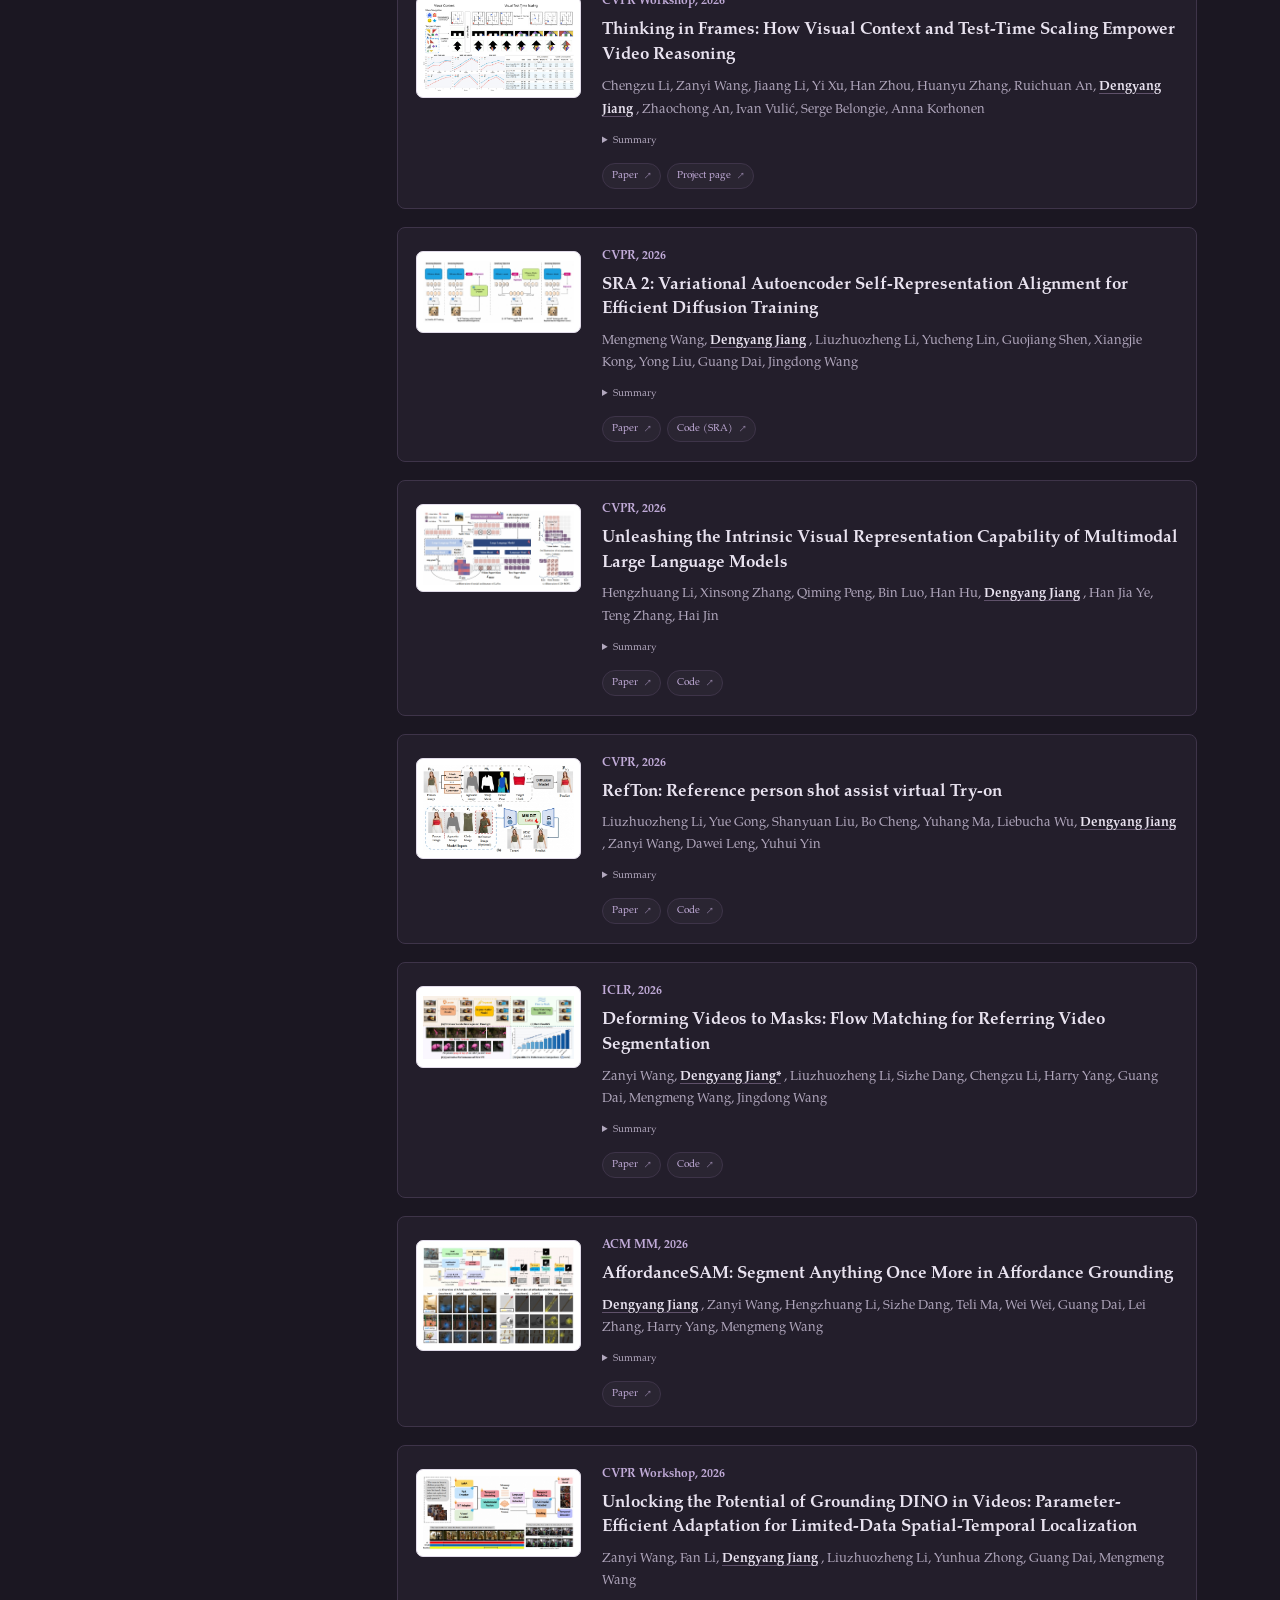
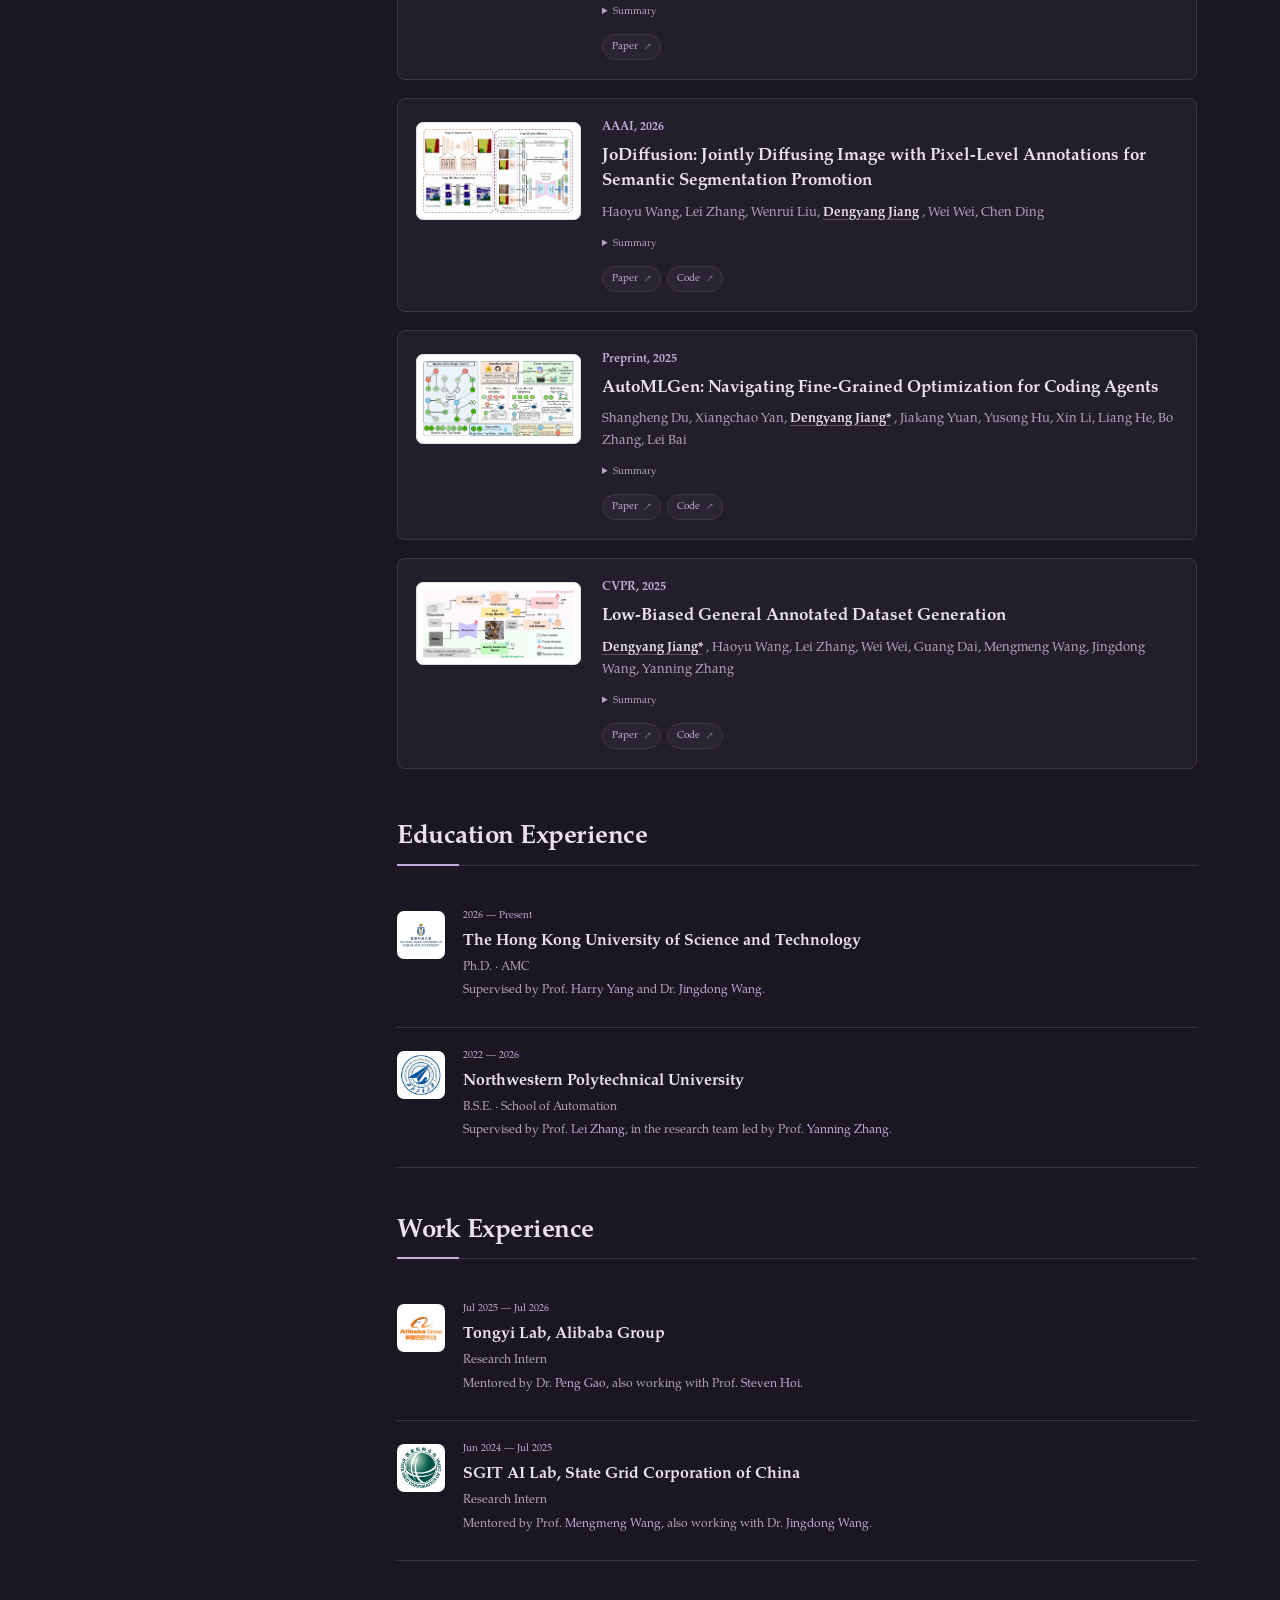
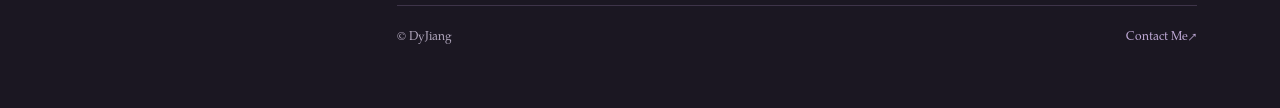
==== commit 5ca22985: "Update index.html" ====
--- a/index.html
+++ b/index.html
@@ -71,7 +71,7 @@
 <h3><a href="https://arxiv.org/abs/2608.16887">An Empirical Study of Training Pixel-Space Text-to-Image Diffusion Models</a></h3>
 <p class="authors"><strong>Dengyang Jiang</strong> , Ruoyi Du, Zhennan Chen, Dongyang Liu, Zanyi Wang, Mingzhe Zheng, Xiangpeng Yang, Huanqia Cai, Aiming Hao, Yuming Jiang, Peng Gao, Harry Yang, Steven Hoi</p>
 <p class="description">Empirical insight into how to train an effective and efficient pixel-space text-to-image diffusion model.</p>
-<div class="resource-links"><a href="https://arxiv.org/abs/2608.16887">Paper <span aria-hidden="true">↗</span></a></div>
+<div class="resource-links"><a href="https://arxiv.org/abs/2608.16887">Paper <span aria-hidden="true">↗</span></a><a href="https://www.xiaohongshu.com/discovery/item/6a83f2c40000000025012b89?source=webshare&xhsshare=pc_web&xsec_token=ABt9b-bl9Ek4B0ne3RkIgDJ_rEaxTEzDr0OvWMjsN6-zo=&xsec_source=pc_share">Blog (RedNote)<span aria-hidden="true">↗</span></a></div>
 </div>
     </article>
 <article class="work-card featured publication" id="work-d-opsd">
@@ -82,7 +82,7 @@
 <h3><a href="https://arxiv.org/abs/2605.05204">D-OPSD: On-Policy Self-Distillation for Continuously Tuning Step-Distilled Diffusion Models</a></h3>
 <p class="authors"><strong>Dengyang Jiang</strong> , Xin Jin, Dongyang Liu, Zanyi Wang, Mingzhe Zheng, Ruoyi Du, Xiangpeng Yang, Qilong Wu, Zhen Li, Peng Gao, Harry Yang, Steven Hoi</p>
 <p class="description">On-policy self-distillation for continuously tuning step-distilled diffusion models without sacrificing few-step capacity.</p>
-<div class="resource-links"><a href="https://arxiv.org/abs/2605.05204">Paper <span aria-hidden="true">↗</span></a><a href="d-opsd/">Project page <span aria-hidden="true">↗</span></a><a href="https://github.com/vvvvvjdy/D-OPSD">Code <span aria-hidden="true">↗</span></a><a href="https://www.xiaohongshu.com/discovery/item/6a01cc59000000003701f17c?source=webshare&xhsshare=pc_web&xsec_token=ABagqR7s-hnX9uJSQxPL9NKYAyeNgDwpg9p9IjIDnY0tY=&xsec_source=pc_share">Blog <span aria-hidden="true">↗</span></a></div>
+<div class="resource-links"><a href="https://arxiv.org/abs/2605.05204">Paper <span aria-hidden="true">↗</span></a><a href="d-opsd/">Project page <span aria-hidden="true">↗</span></a><a href="https://github.com/vvvvvjdy/D-OPSD">Code <span aria-hidden="true">↗</span></a><a href="https://www.xiaohongshu.com/discovery/item/6a01cc59000000003701f17c?source=webshare&xhsshare=pc_web&xsec_token=ABagqR7s-hnX9uJSQxPL9NKYAyeNgDwpg9p9IjIDnY0tY=&xsec_source=pc_share">Blog (RedNote)<span aria-hidden="true">↗</span></a></div>
 </div>
     </article>
 <article class="work-card featured publication" id="work-dmdr">
@@ -93,7 +93,7 @@
 <h3><a href="https://arxiv.org/abs/2511.13649">Distribution Matching Distillation Meets Reinforcement Learning</a></h3>
 <p class="authors"><strong>Dengyang Jiang</strong> , Dongyang Liu, Zanyi Wang, Qilong Wu, Liuzhuozheng Li, Hengzhuang Li, Xin Jin, David Liu, Zhen Li, Bo Zhang, Mengmeng Wang, Steven Hoi, Peng Gao, Harry Yang</p>
 <p class="description">Showing that DMD and RL can be trained simultaneously, with RL enabling the student model to surpass the teacher and DMD loss regularizing RL to prevent reward hacking.</p>
-<div class="resource-links"><a href="https://arxiv.org/abs/2511.13649">Paper <span aria-hidden="true">↗</span></a><a href="https://github.com/vvvvvjdy/dmdr">Code <span aria-hidden="true">↗</span></a></div>
+<div class="resource-links"><a href="https://arxiv.org/abs/2511.13649">Paper <span aria-hidden="true">↗</span></a><a href="https://github.com/vvvvvjdy/dmdr">Code <span aria-hidden="true">↗</span></a><a href="https://www.bilibili.com/video/BV1ZzrHB8ESf/?spm_id_from=333.1387.favlist.content.click&vd_source=286f05b19bbc920afa09a33b34fab8d9">Talk (Qingke Bilibili) <span aria-hidden="true">↗</span></a></div>
 </div>
     </article>
 <article class="work-card featured publication" id="work-sra">
@@ -104,7 +104,7 @@
 <h3><a href="https://arxiv.org/abs/2505.02831">No Other Representation Component Is Needed: Diffusion Transformers Can Provide Representation Guidance by Themselves</a></h3>
 <p class="authors"><strong>Dengyang Jiang</strong> , Mengmeng Wang, Liuzhuozheng Li, Lei Zhang, Haoyu Wang, Wei Wei, Guang Dai, Yanning Zhang, Jingdong Wang</p>
 <p class="description">Self-representation alignment for enhancing representation learning and generation performance of diffusion transformers.</p>
-<div class="resource-links"><a href="https://arxiv.org/abs/2505.02831">Paper <span aria-hidden="true">↗</span></a><a href="sra">Project page <span aria-hidden="true">↗</span></a><a href="https://github.com/vvvvvjdy/SRA">Code <span aria-hidden="true">↗</span></a></div>
+<div class="resource-links"><a href="https://arxiv.org/abs/2505.02831">Paper <span aria-hidden="true">↗</span></a><a href="sra">Project page <span aria-hidden="true">↗</span></a><a href="https://github.com/vvvvvjdy/SRA">Code <span aria-hidden="true">↗</span></a><a href="https://www.xiaohongshu.com/discovery/item/69b6de450000000021039d99?source=webshare&xhsshare=pc_web&xsec_token=ABZoqYWuMJBWiWo7uyaceRpqEhgLq5Wgh5e3brm7xQX-Y=&xsec_source=pc_share">Blog (RedNote)<span aria-hidden="true">↗</span></a></div>
 </div>
     </article>
 </div>
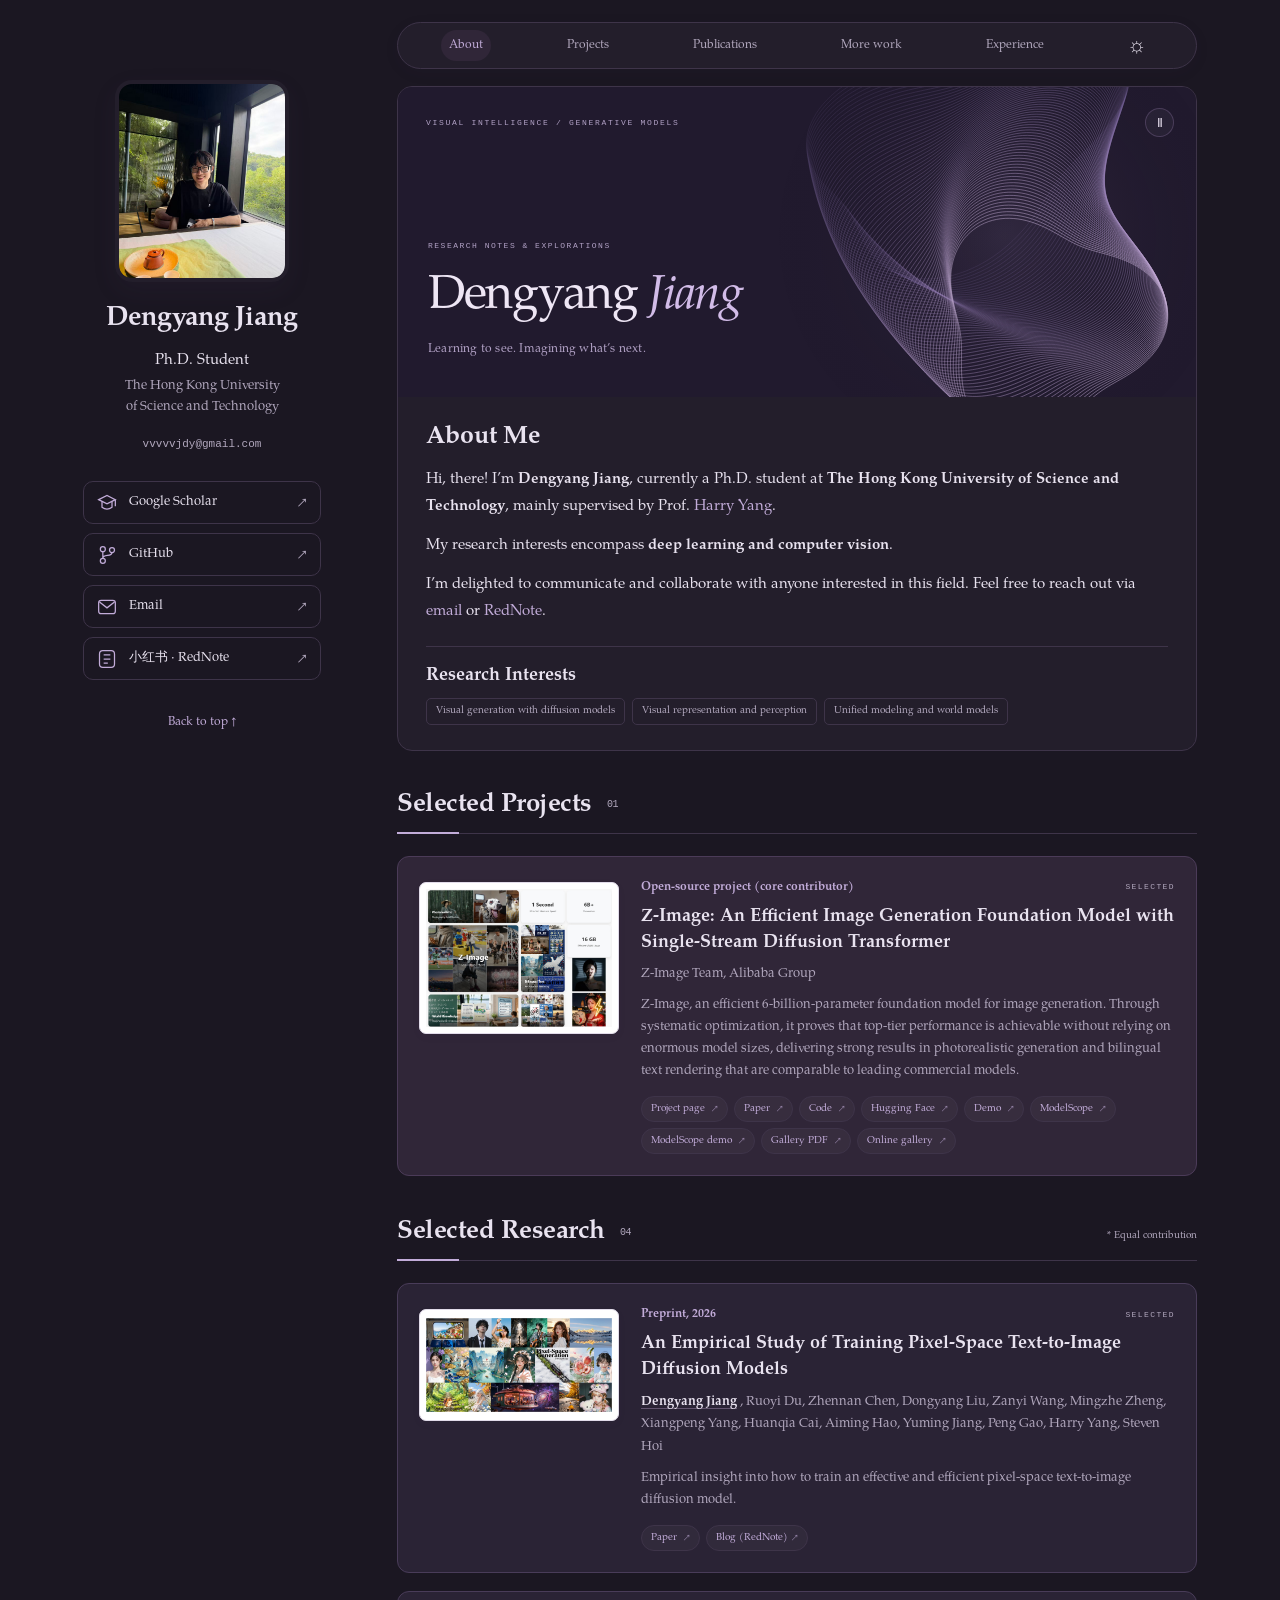
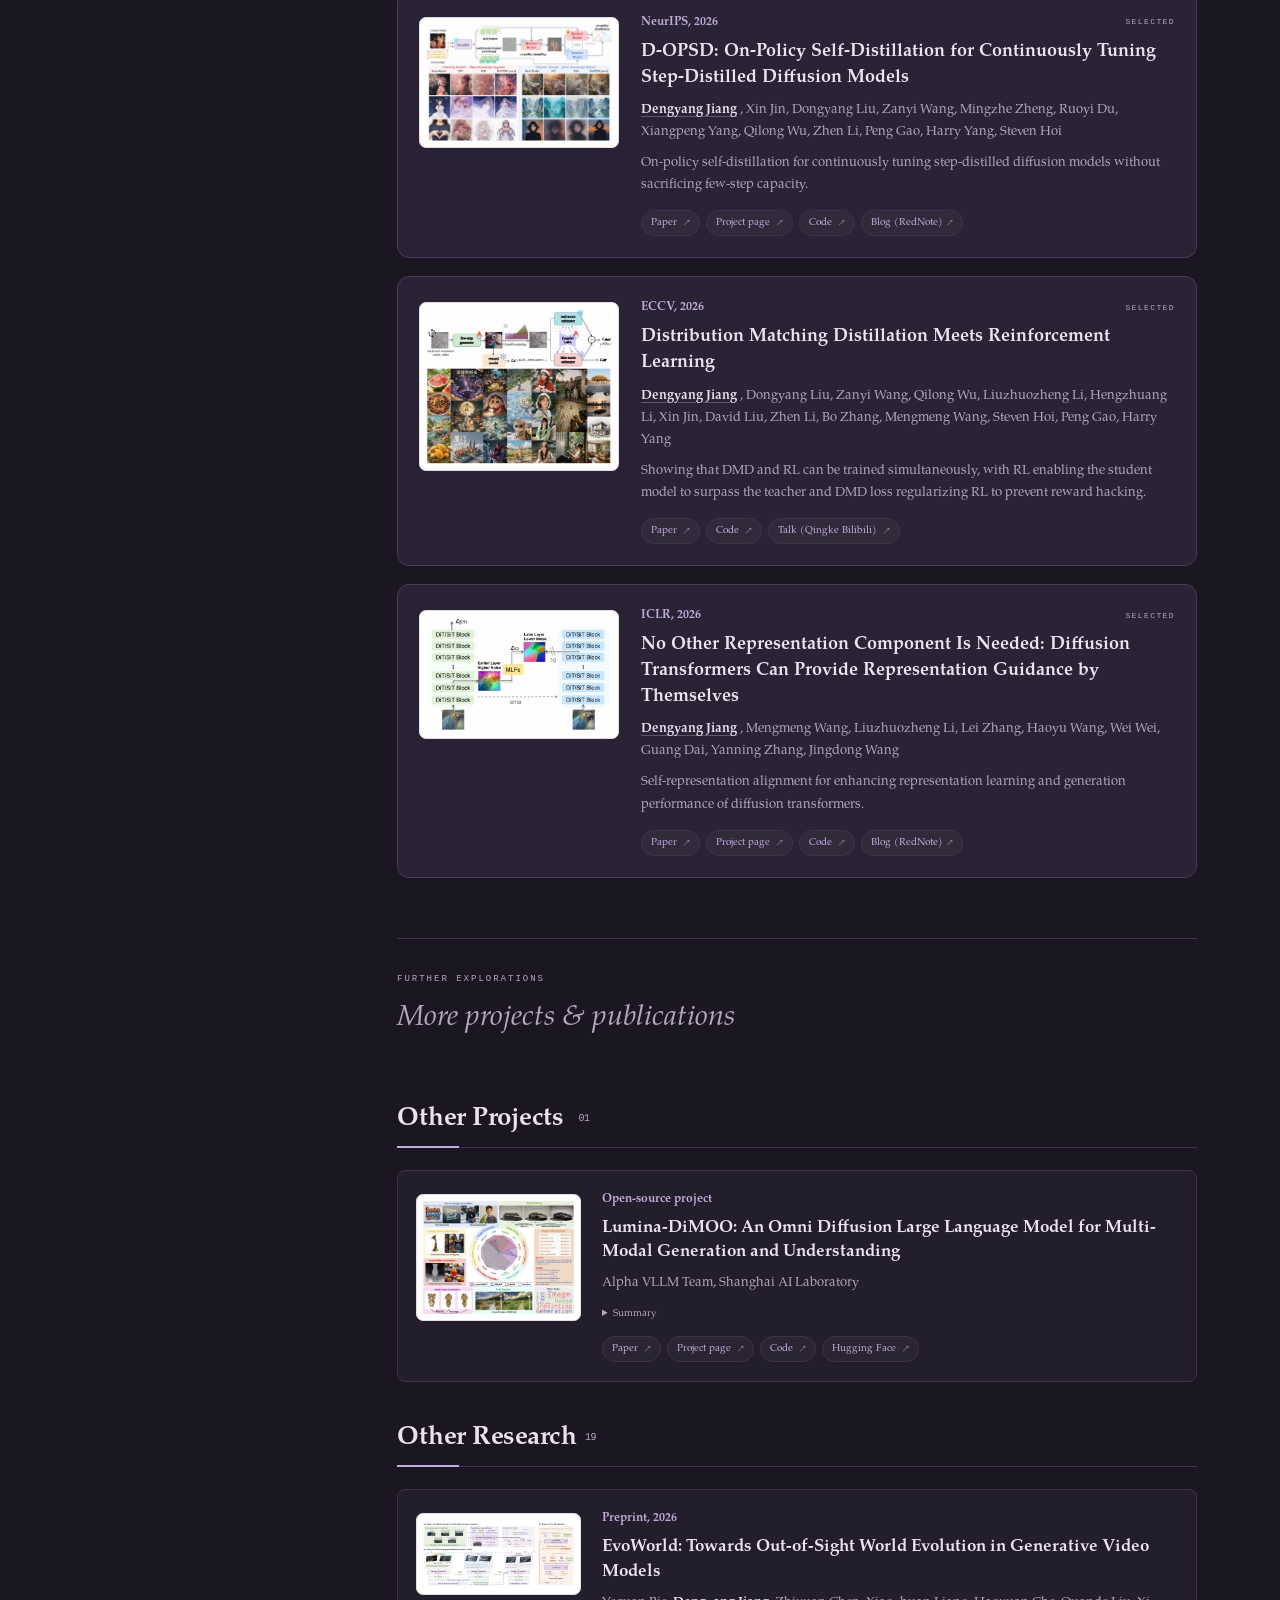
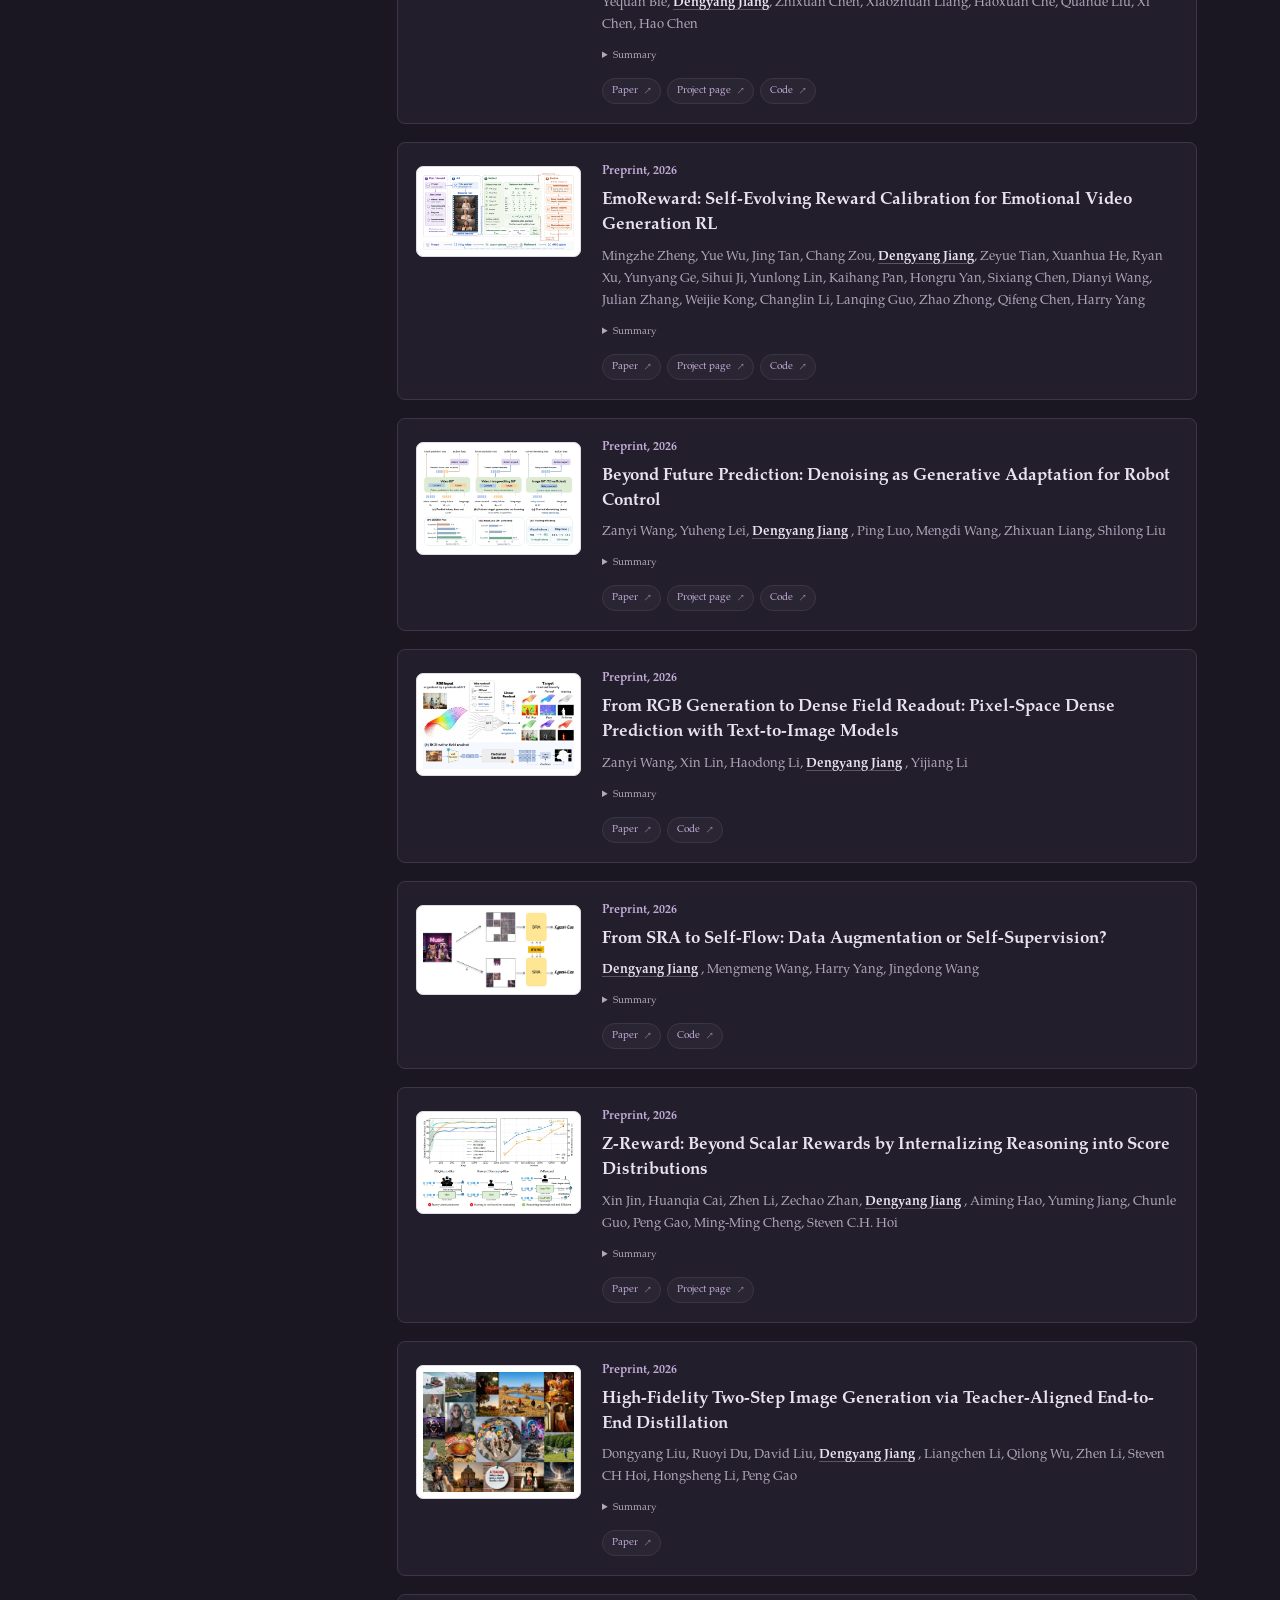
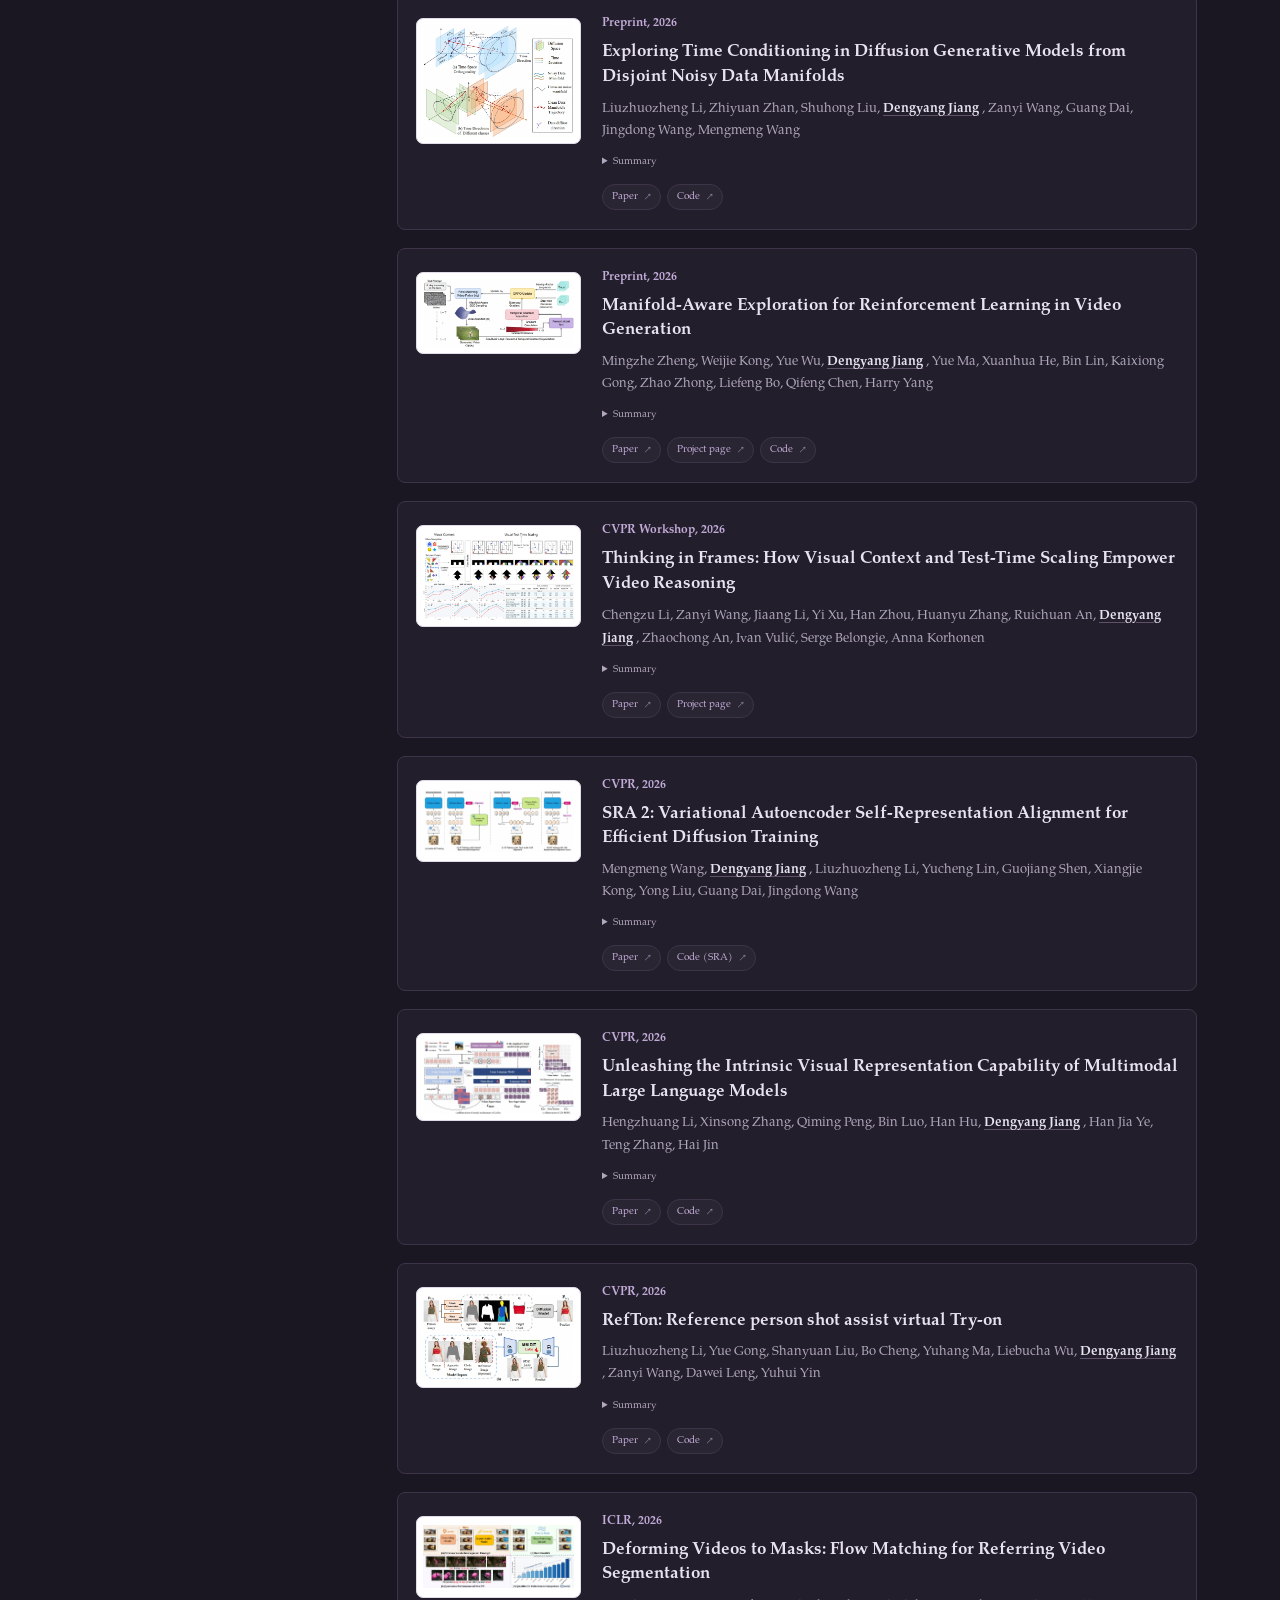
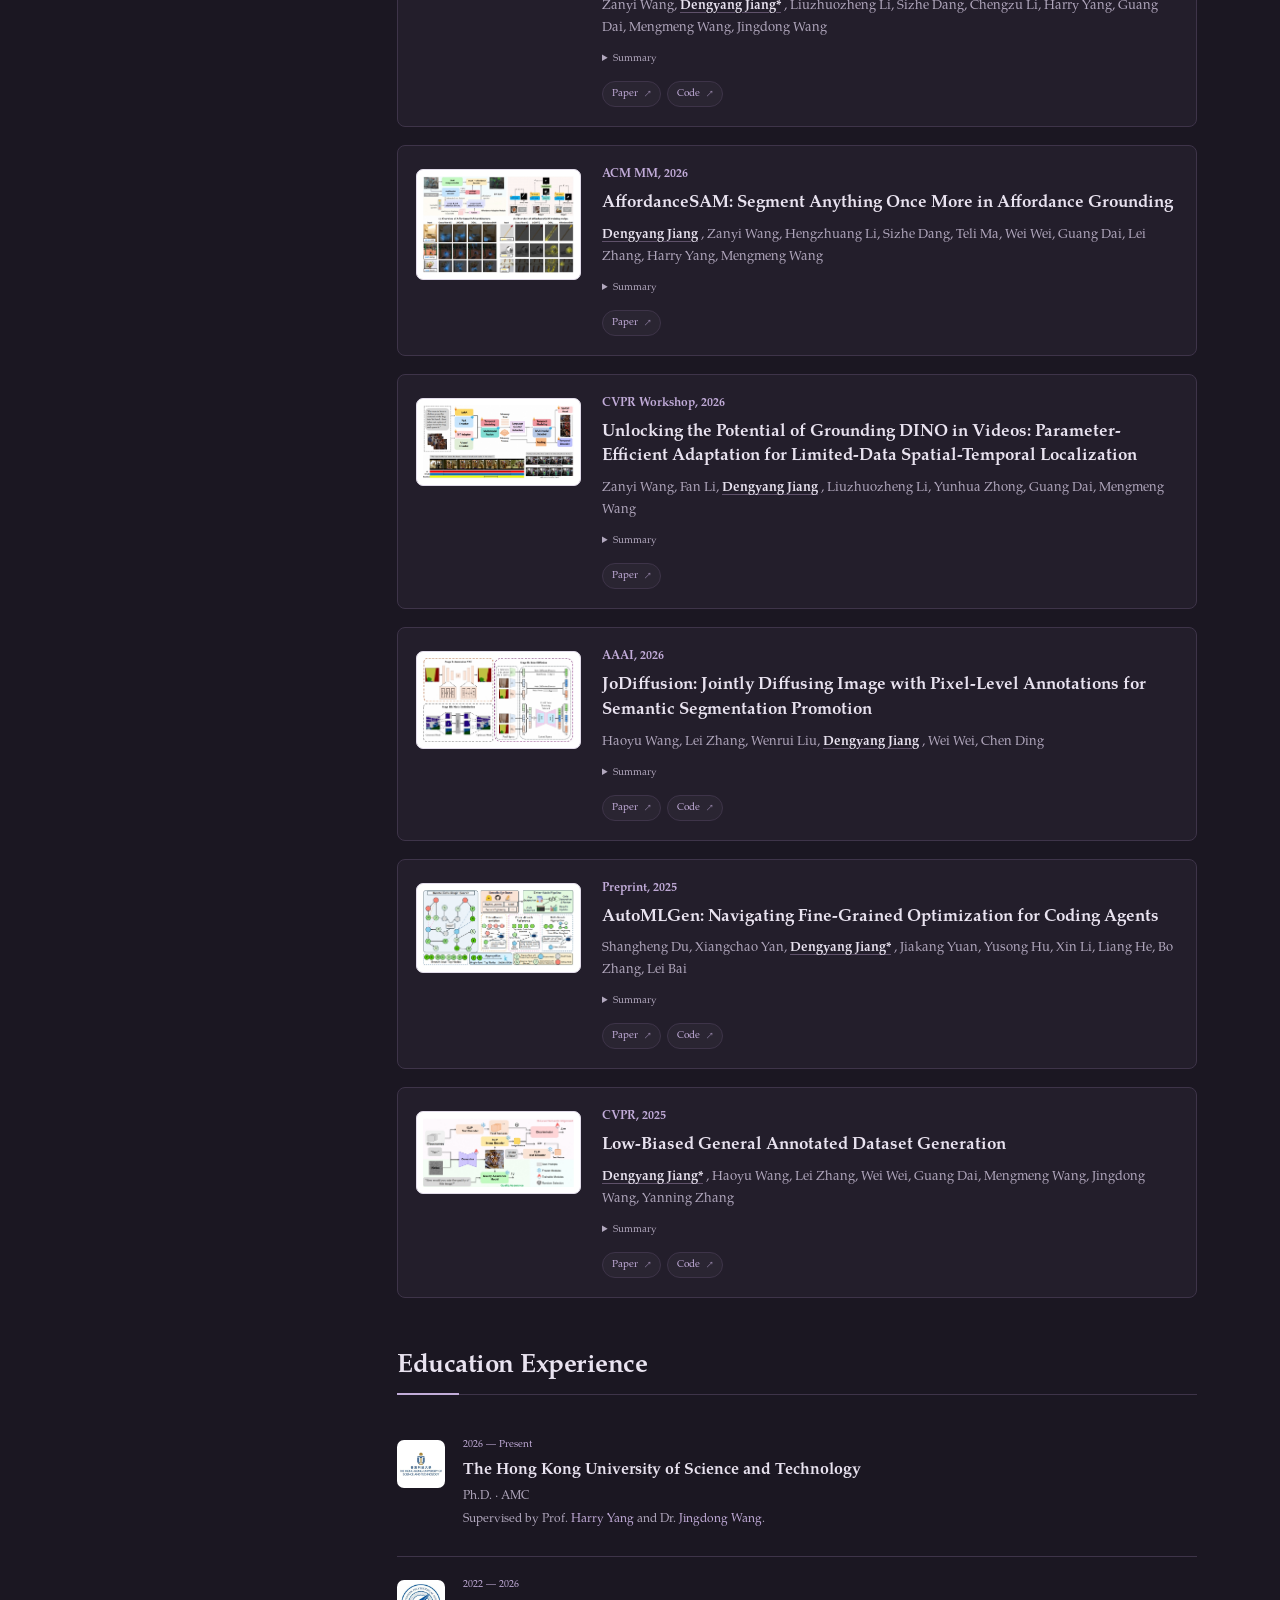
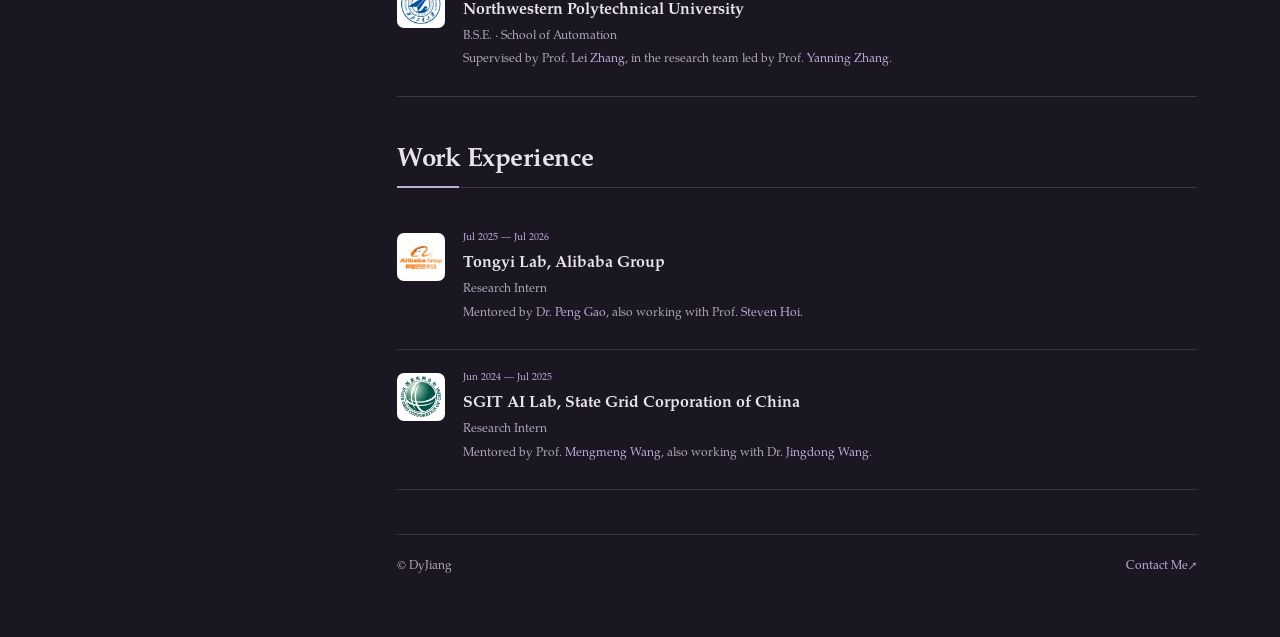
==== commit 6fb6661a: "Add EvoWorld and EmoReward publications Added new research publications with details and links." ====
--- a/index.html
+++ b/index.html
@@ -137,10 +137,34 @@
 <!-- OTHER PUBLICATIONS: see maintenance/README.en.md or README.zh-CN.md -->
 <section id="other-publications" class="work-section">
 <div class="section-title">
-<h2>Other Research<span>17</span></h2>
+<h2>Other Research<span>19</span></h2>
 <span class="section-note"></span></div>
 
 <div class="work-list">
+<article class="work-card standard publication" id="work-evoworld">
+      <a class="work-image" href="https://arxiv.org/abs/2611.06748" aria-label="Open EvoWorld: Towards Out-of-Sight World Evolution in Generative Video Models"><img src="images/paper/evoworld.png" alt="EvoWorld method overview" loading="lazy"></a>
+<div class="work-body">
+<div class="work-kicker"><span class="venue">Preprint, 2026</span></div>
+<h3><a href="https://arxiv.org/abs/2611.06748">EvoWorld: Towards Out-of-Sight World Evolution in Generative Video Models</a></h3>
+<p class="authors">Yequan Bie, <strong>Dengyang Jiang</strong>, Zhixuan Chen, Xiaozhuan Liang, Haoxuan Che, Quande Liu, Xi Chen, Hao Chen</p>
+<details class="summary"><summary>Summary</summary>
+<p class="description">A video generation framework that reasons about events and renders plausible reactions beyond the current view.</p>
+</details>
+<div class="resource-links"><a href="https://arxiv.org/abs/2611.06748">Paper <span aria-hidden="true">↗</span></a><a href="https://tommy-bie.github.io/projects/evoworld/">Project page <span aria-hidden="true">↗</span></a><a href="https://github.com/Tommy-Bie/EvoWorld">Code <span aria-hidden="true">↗</span></a></div>
+</div>
+</article>
+<article class="work-card standard publication" id="work-emoreward">
+      <a class="work-image" href="https://arxiv.org/abs/2611.06518" aria-label="Open EmoReward: Self-Evolving Reward Calibration for Emotional Video Generation RL"><img src="images/paper/emoreward.png" alt="EmoReward method overview" loading="lazy"></a>
+<div class="work-body">
+<div class="work-kicker"><span class="venue">Preprint, 2026</span></div>
+<h3><a href="https://arxiv.org/abs/2611.06518">EmoReward: Self-Evolving Reward Calibration for Emotional Video Generation RL</a></h3>
+<p class="authors">Mingzhe Zheng, Yue Wu, Jing Tan, Chang Zou, <strong>Dengyang Jiang</strong>, Zeyue Tian, Xuanhua He, Ryan Xu, Yunyang Ge, Sihui Ji, Yunlong Lin, Kaihang Pan, Hongru Yan, Sixiang Chen, Dianyi Wang, Julian Zhang, Weijie Kong, Changlin Li, Lanqing Guo, Zhao Zhong, Qifeng Chen, Harry Yang</p>
+<details class="summary"><summary>Summary</summary>
+<p class="description">Self-evolving reward calibration for emotional video generation.</p>
+</details>
+<div class="resource-links"><a href="https://arxiv.org/abs/2611.06518">Paper <span aria-hidden="true">↗</span></a><a href="https://emoreward-project.github.io/">Project page <span aria-hidden="true">↗</span></a><a href="https://github.com/Tencent-Hunyuan/EmoReward">Code <span aria-hidden="true">↗</span></a></div>
+</div>
+</article>
 <article class="work-card standard publication" id="work-NowWAM">
       <a class="work-image" href="https://arxiv.org/abs/2609.28339" aria-label="Open Beyond Future Prediction: Denoising as Generative Adaptation for Robot Control"><img src="images/paper/NowWAM.jpg" alt="Beyond Future Prediction: Denoising as Generative Adaptation for Robot Control overview" loading="lazy"></a>
 <div class="work-body">
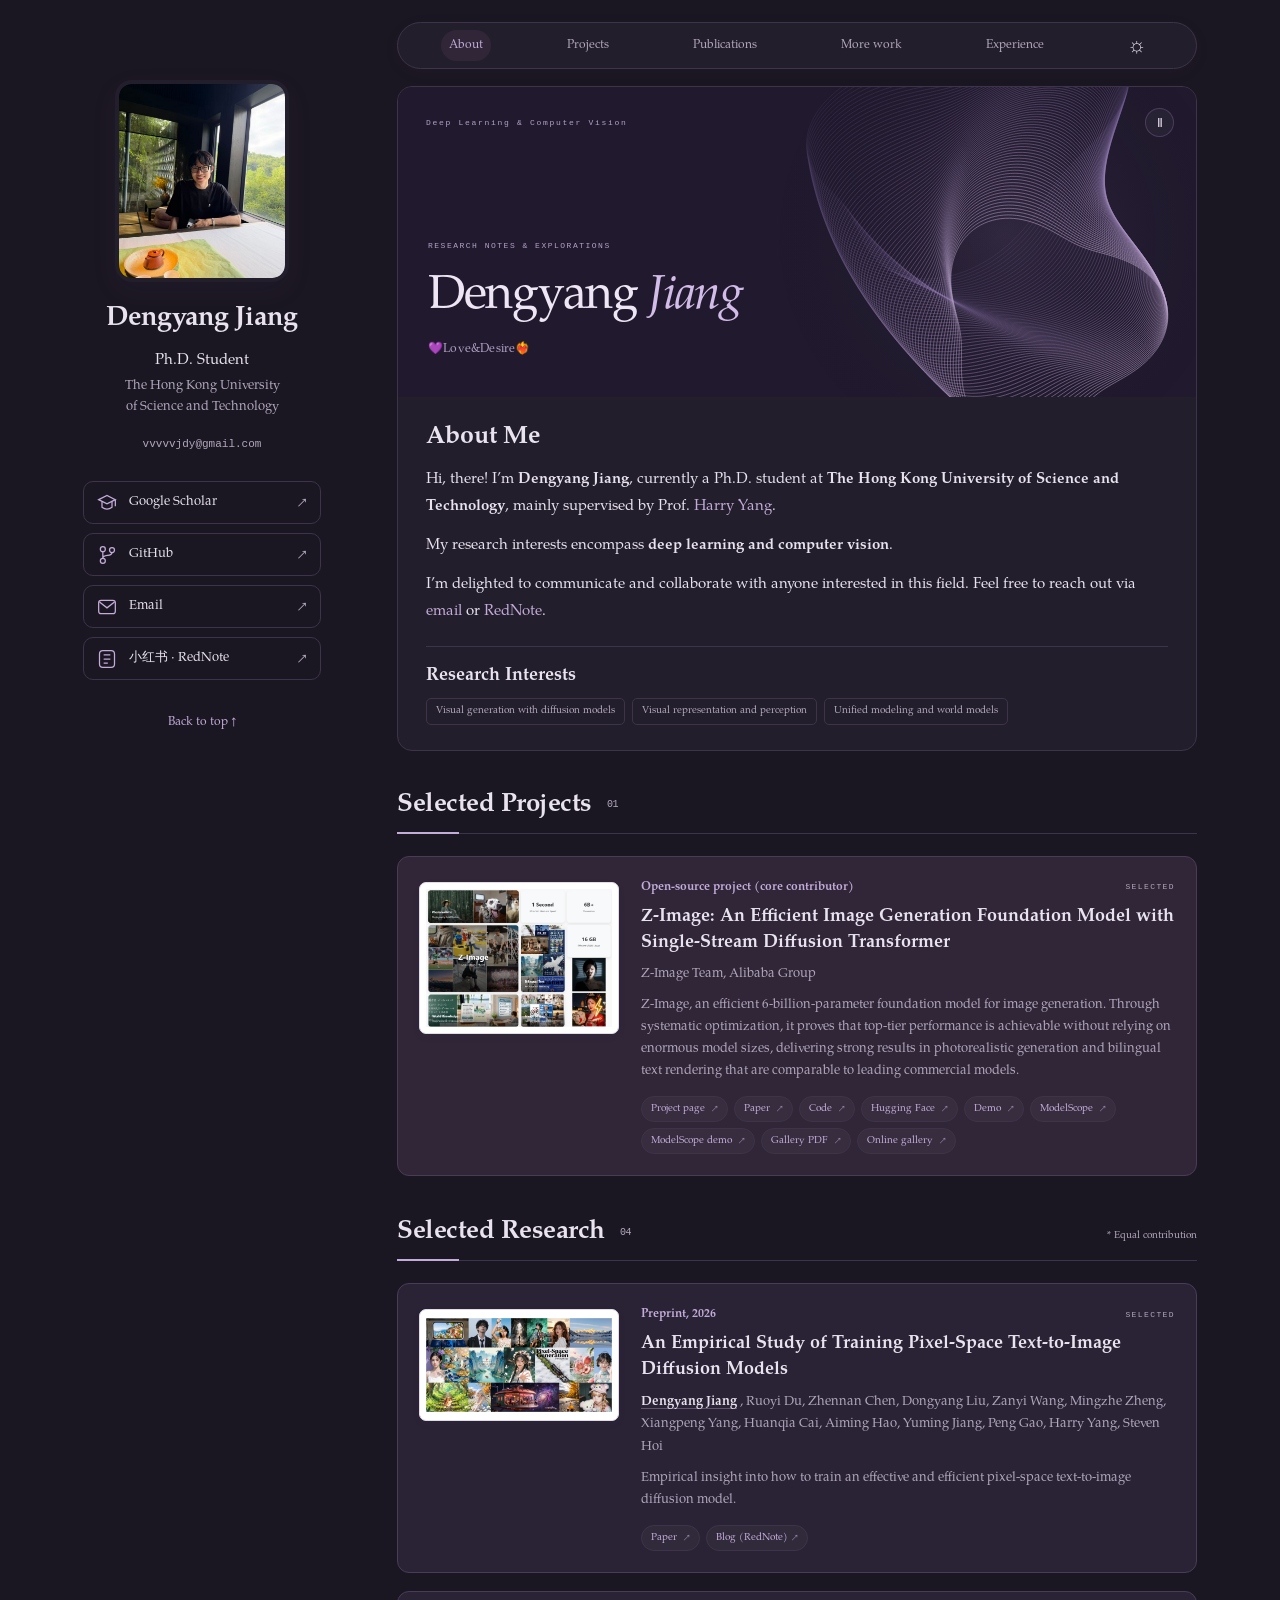
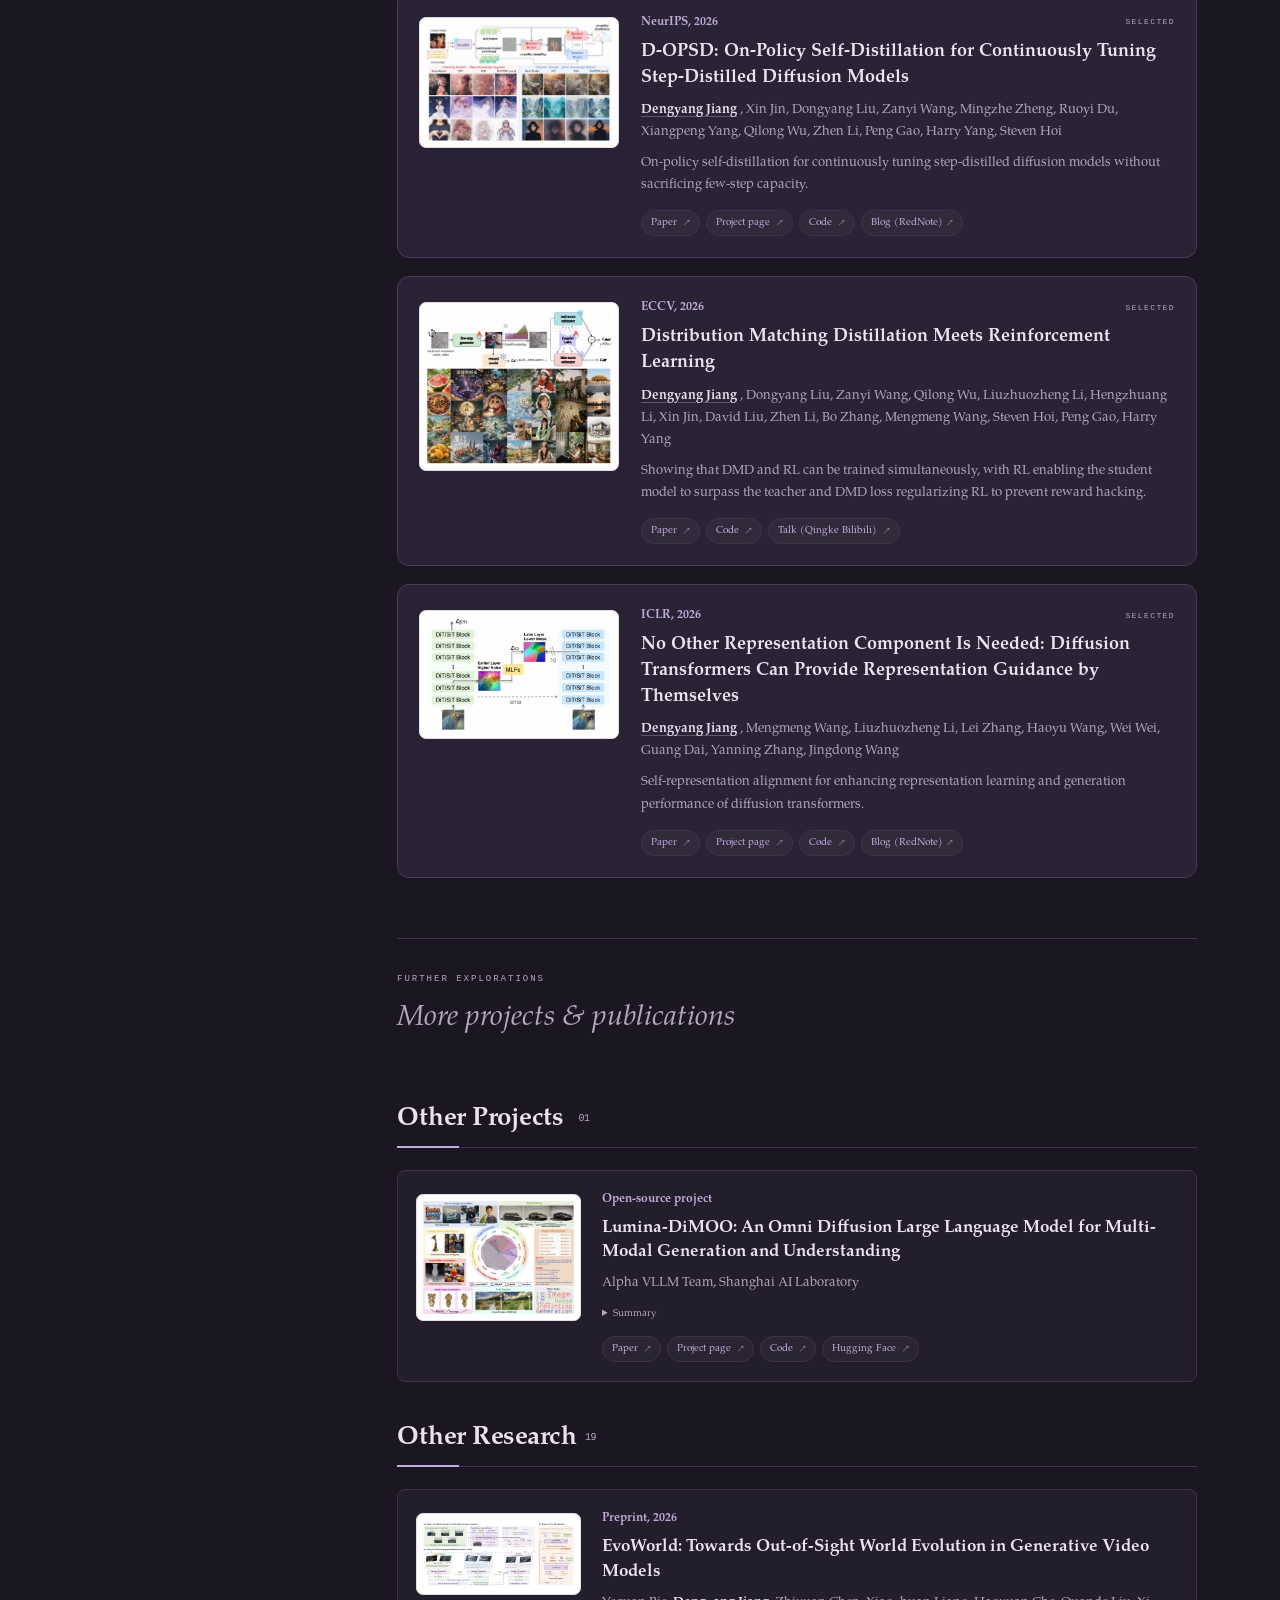
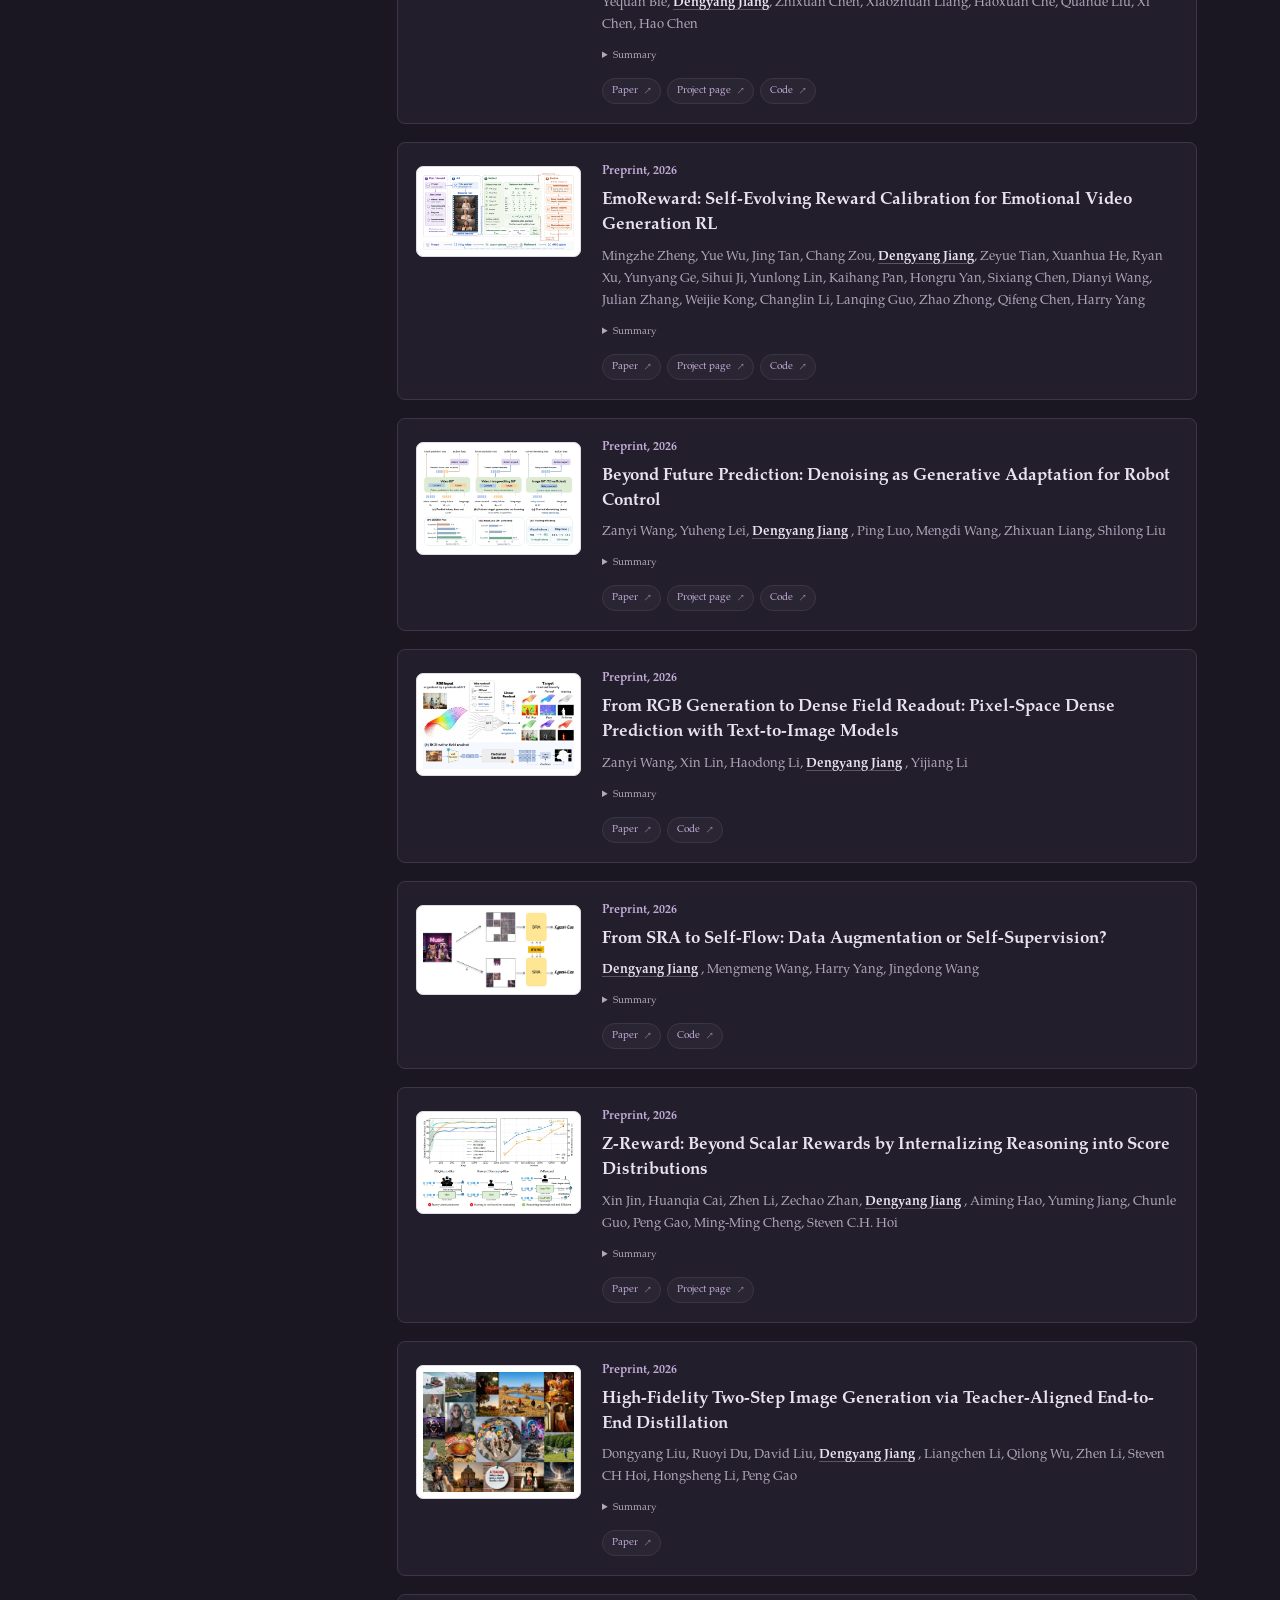
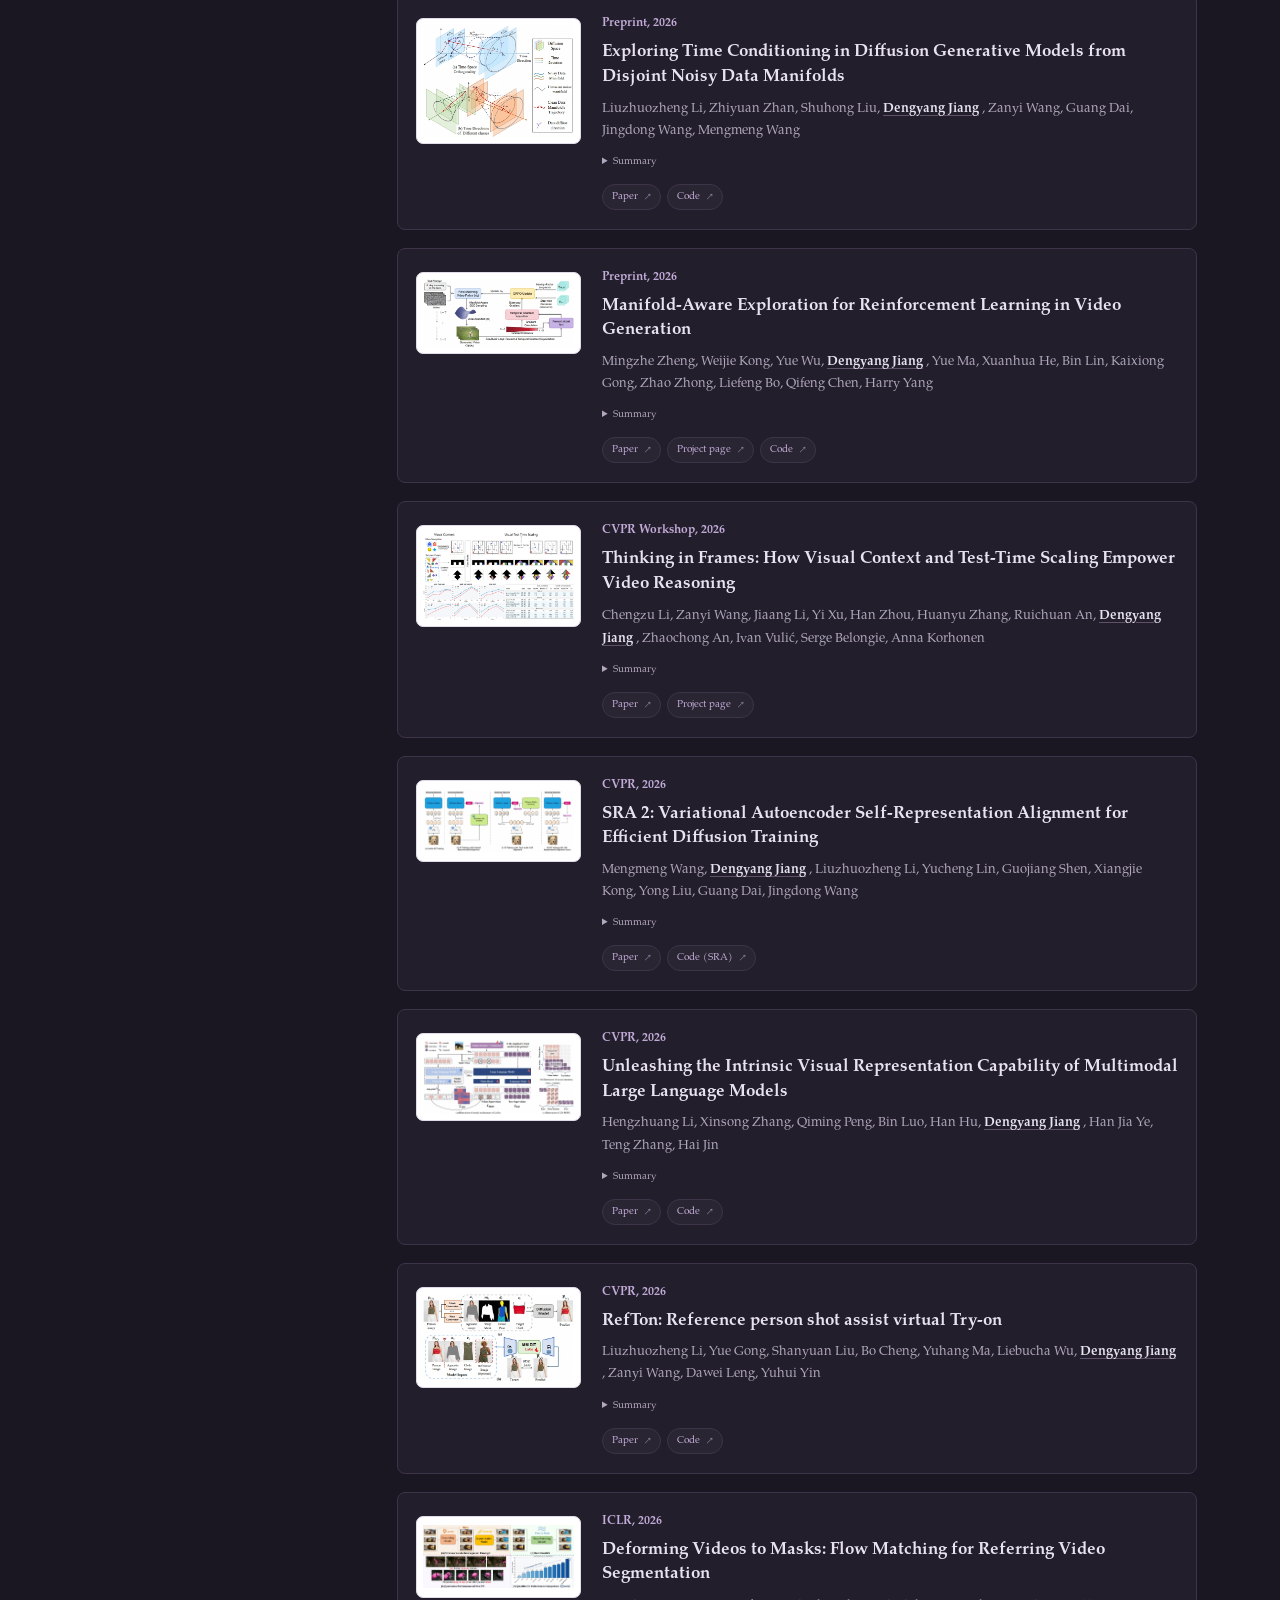
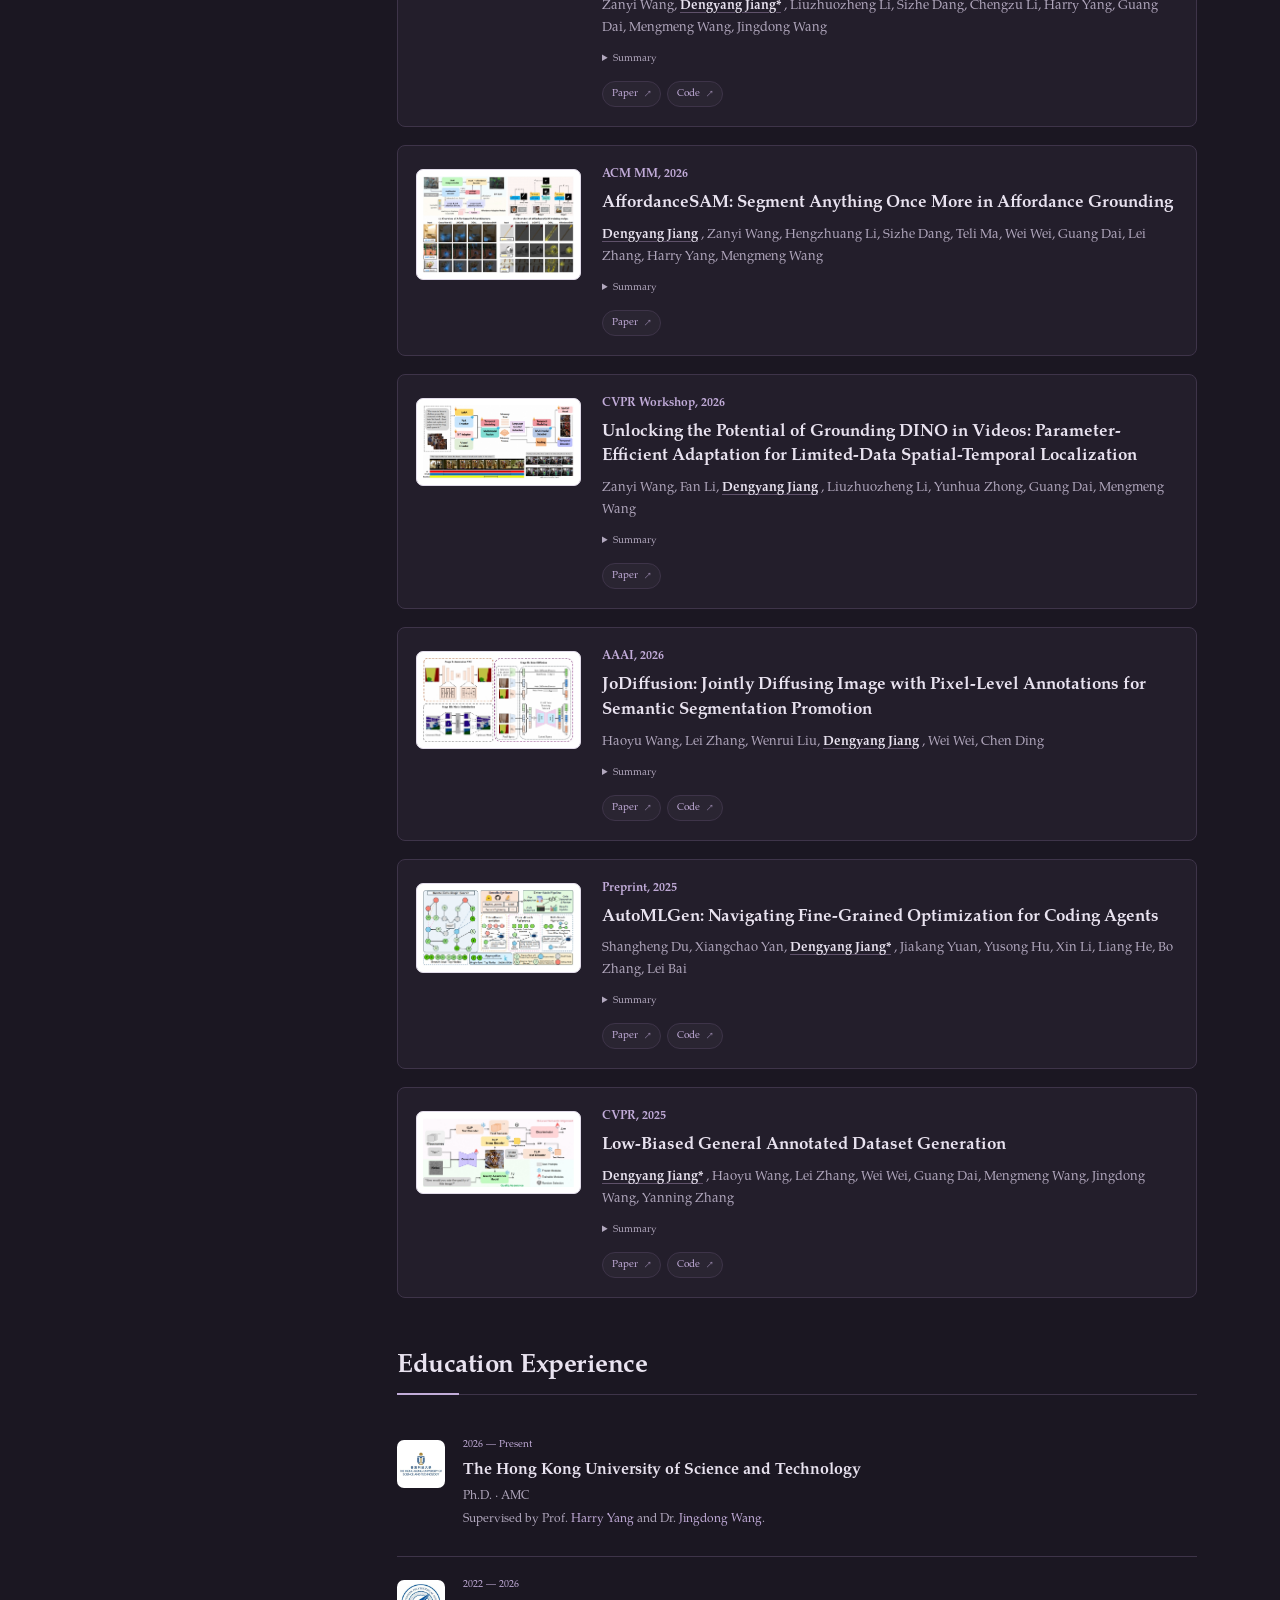
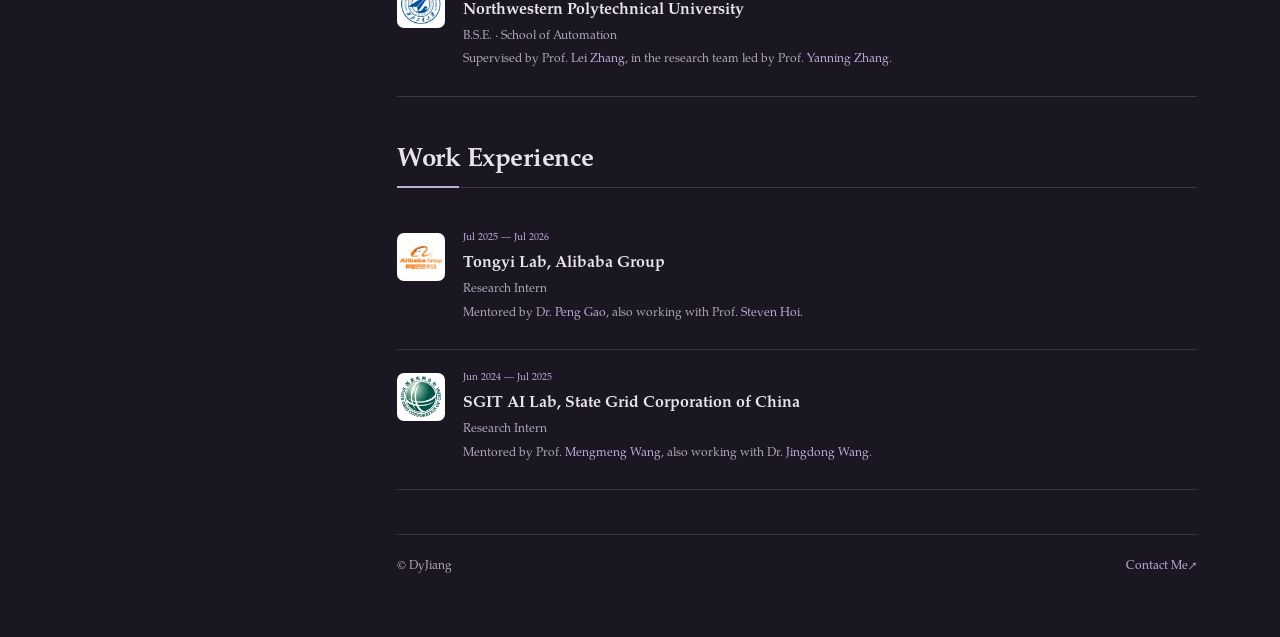
==== commit 7dc19aac: "Update banner text in index.html" ====
--- a/index.html
+++ b/index.html
@@ -15,10 +15,10 @@
 <nav class="page-nav" aria-label="Page sections"><a href="#about" class="active" aria-current="location">About</a><a href="#projects">Projects</a><a href="#publications">Publications</a><a href="#more">More work</a><a href="#experience">Experience</a><button id="theme-toggle" aria-label="Switch to light mode" title="Switch color theme">☼</button></nav>
 <section class="intro-card" id="about">
 <div class="visual-banner"><canvas id="flow" aria-hidden="true"></canvas>
-<div class="banner-top"><span>VISUAL INTELLIGENCE / GENERATIVE MODELS</span><button id="motion-toggle" aria-label="Pause animation" aria-pressed="false">Ⅱ</button></div>
+<div class="banner-top"><span>Deep Learning & Computer Vision</span><button id="motion-toggle" aria-label="Pause animation" aria-pressed="false">Ⅱ</button></div>
 <div class="banner-title"><span class="banner-eyebrow">RESEARCH NOTES &amp; EXPLORATIONS</span>
 <p>Dengyang <em>Jiang</em></p>
-<span>Learning to see. Imagining what’s next.</span></div>
+<span>💜Love&Desire❤️‍🔥</span></div>
 </div>
 <!-- ABOUT AND RESEARCH INTERESTS -->
 <div class="about-copy">
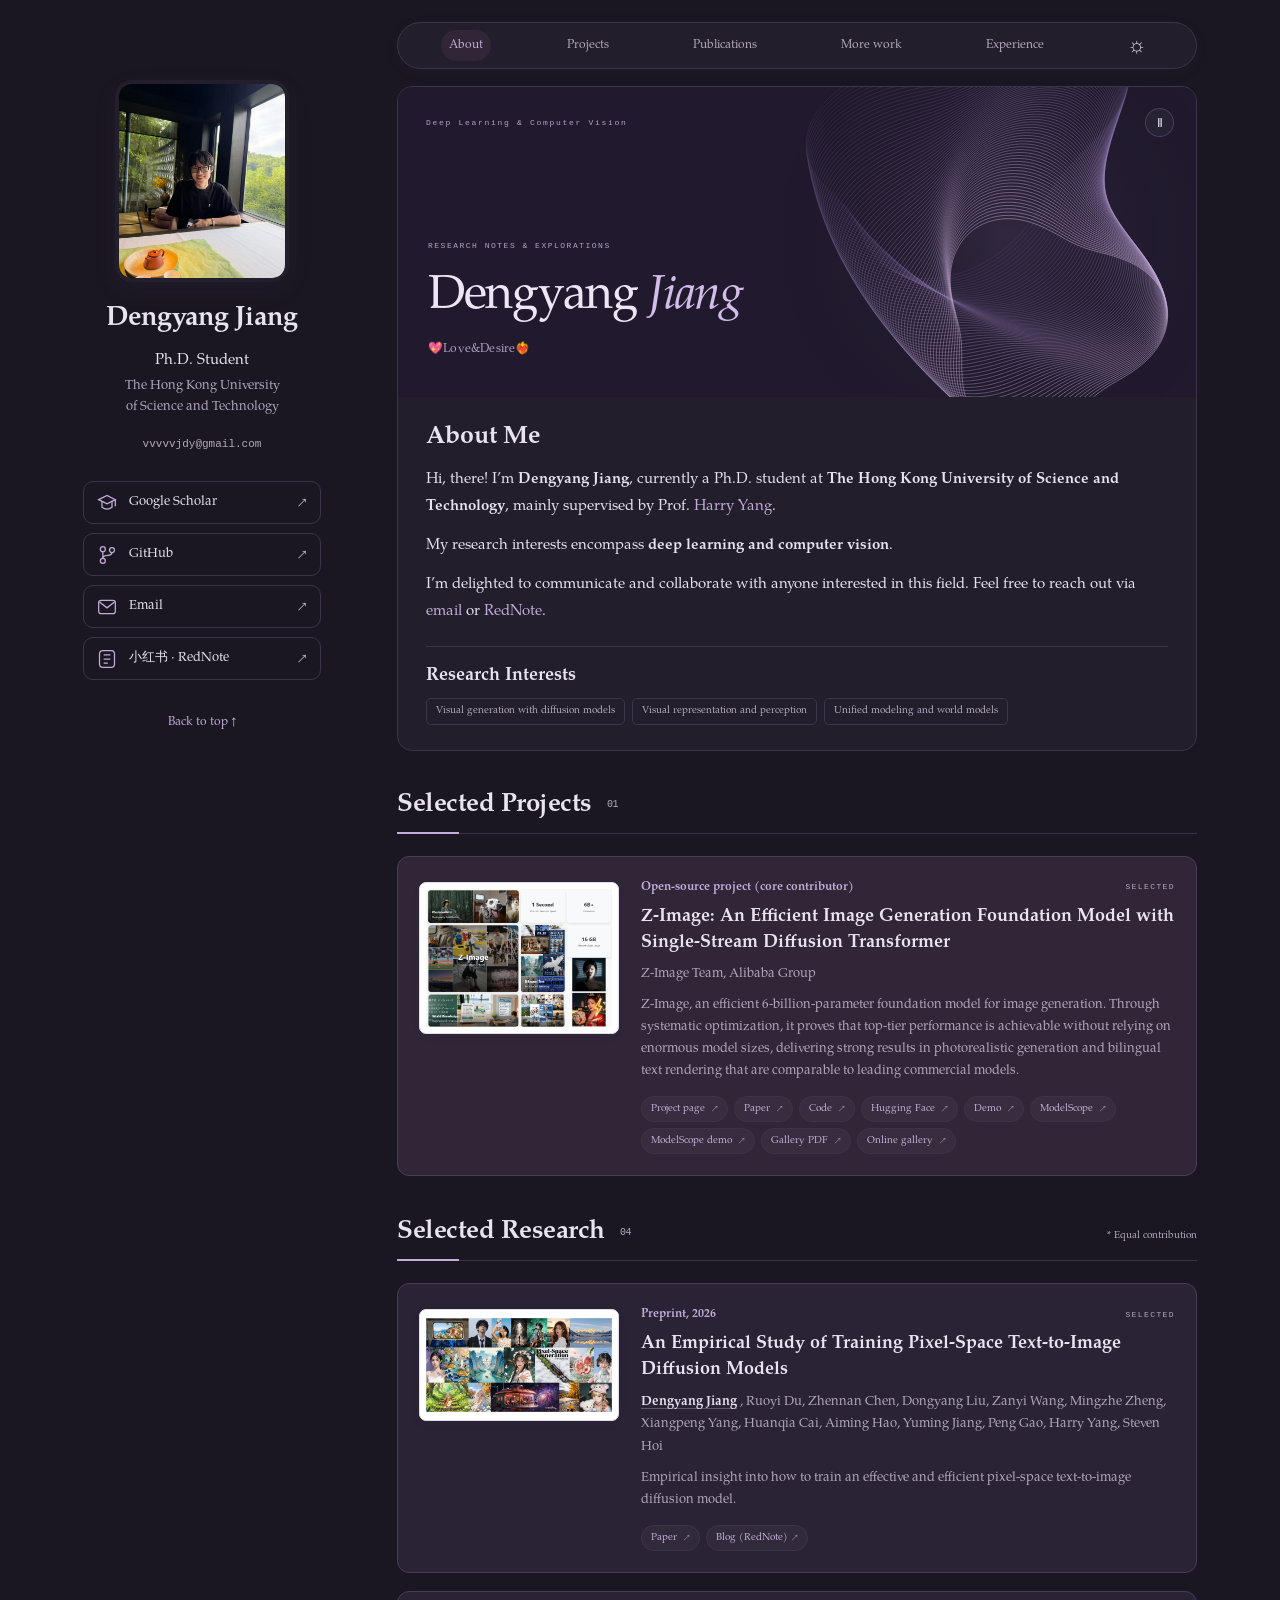
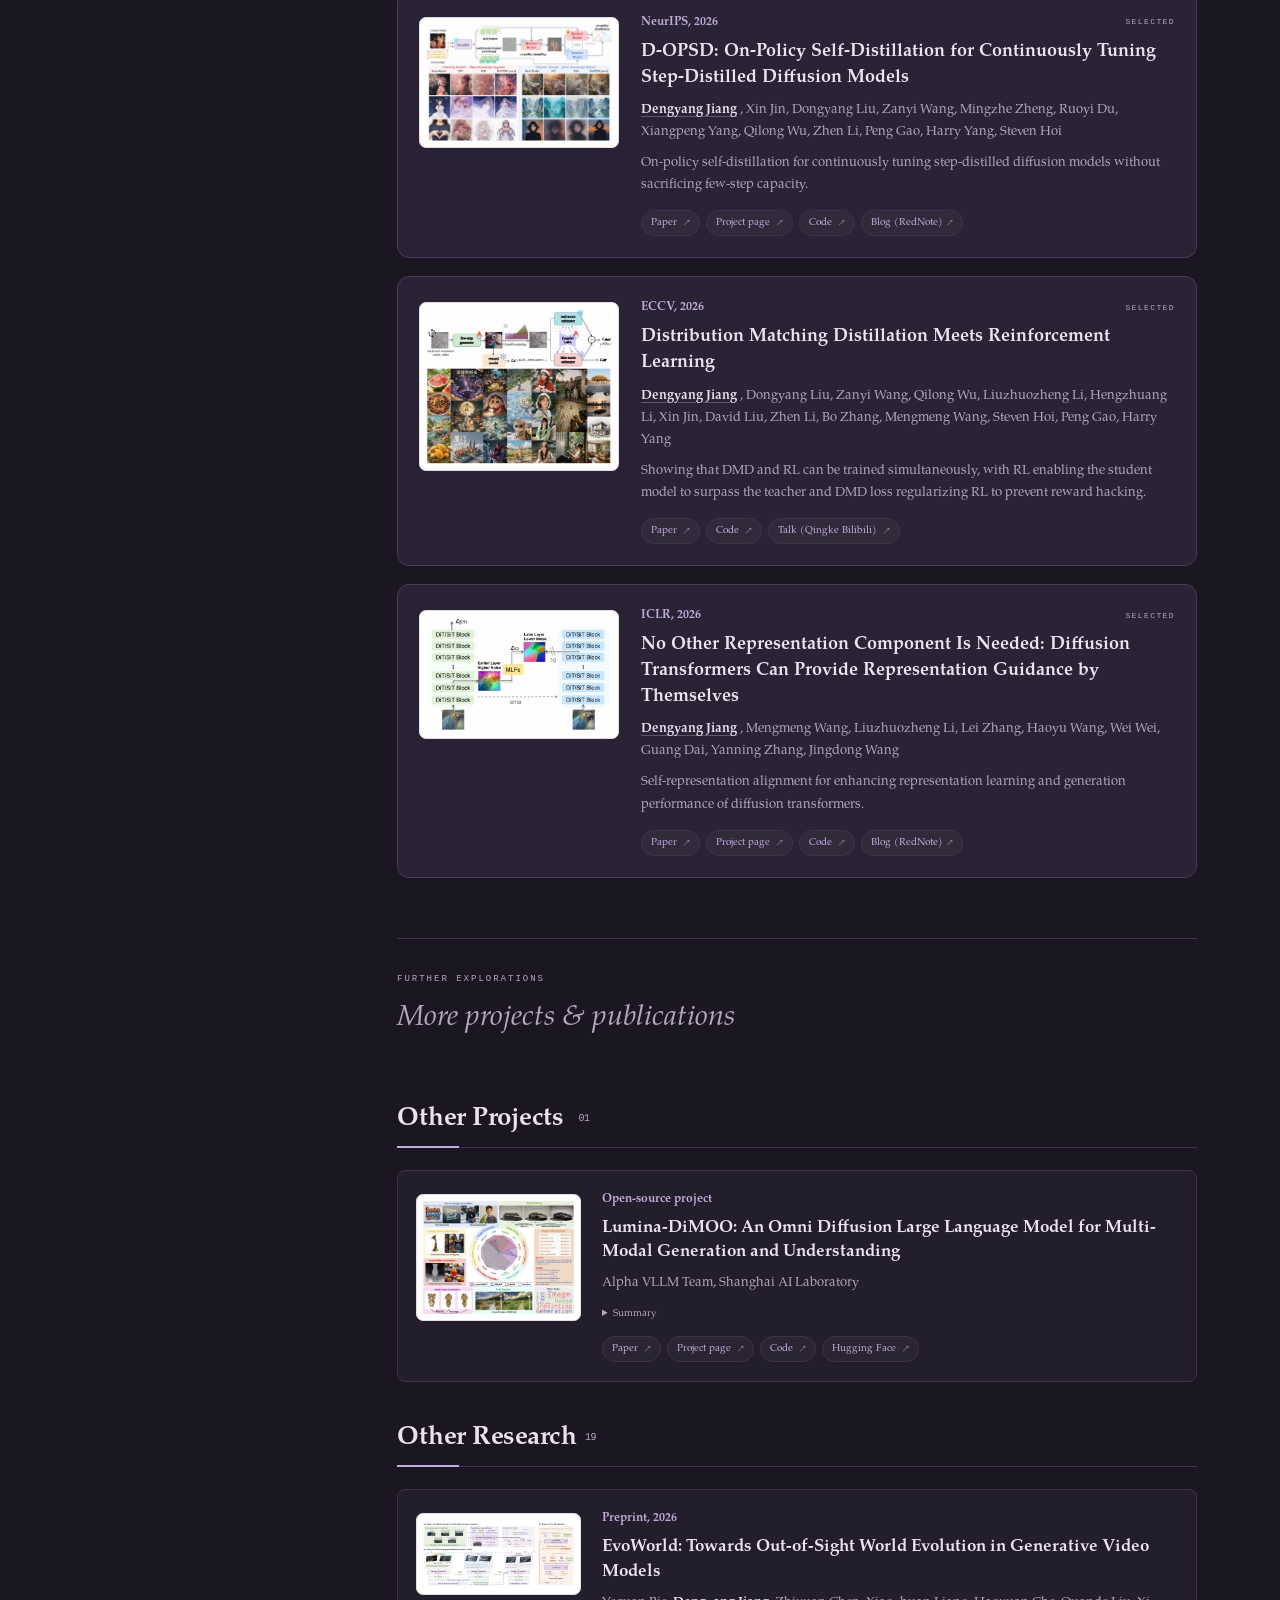
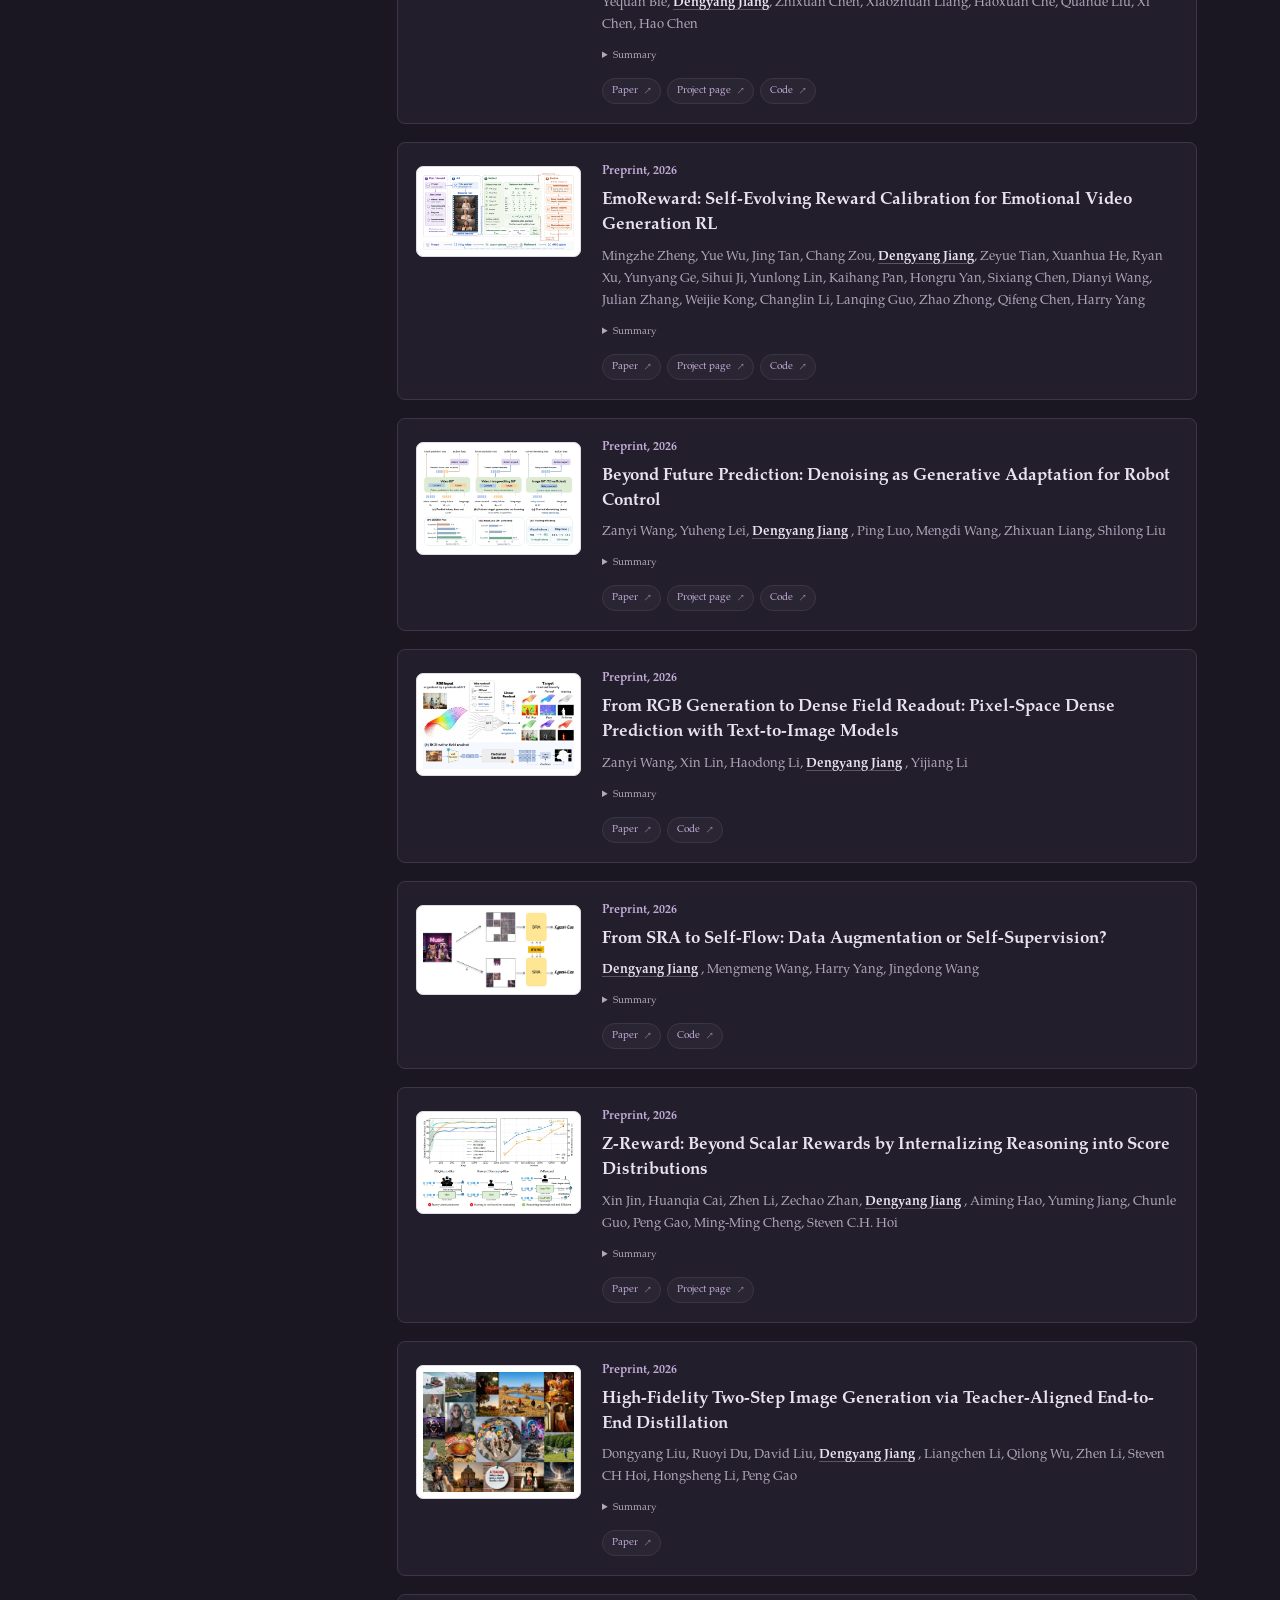
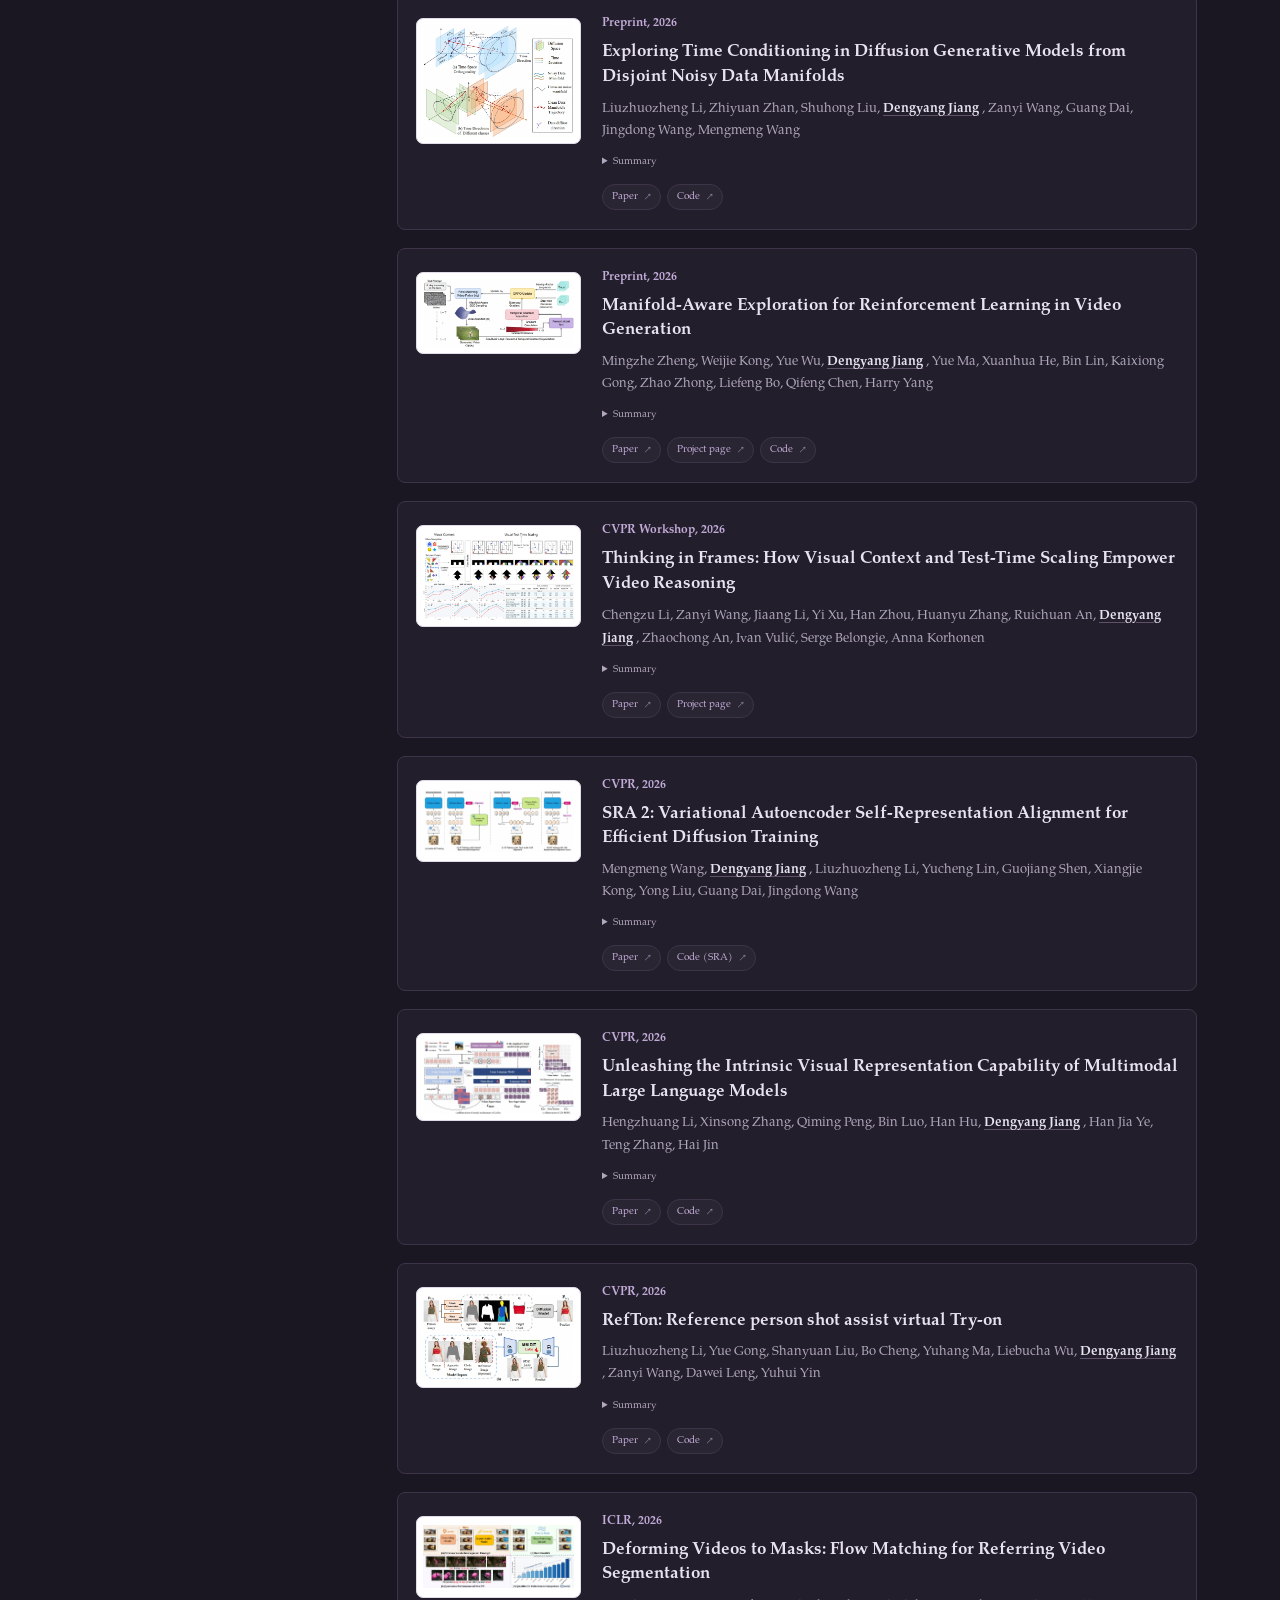
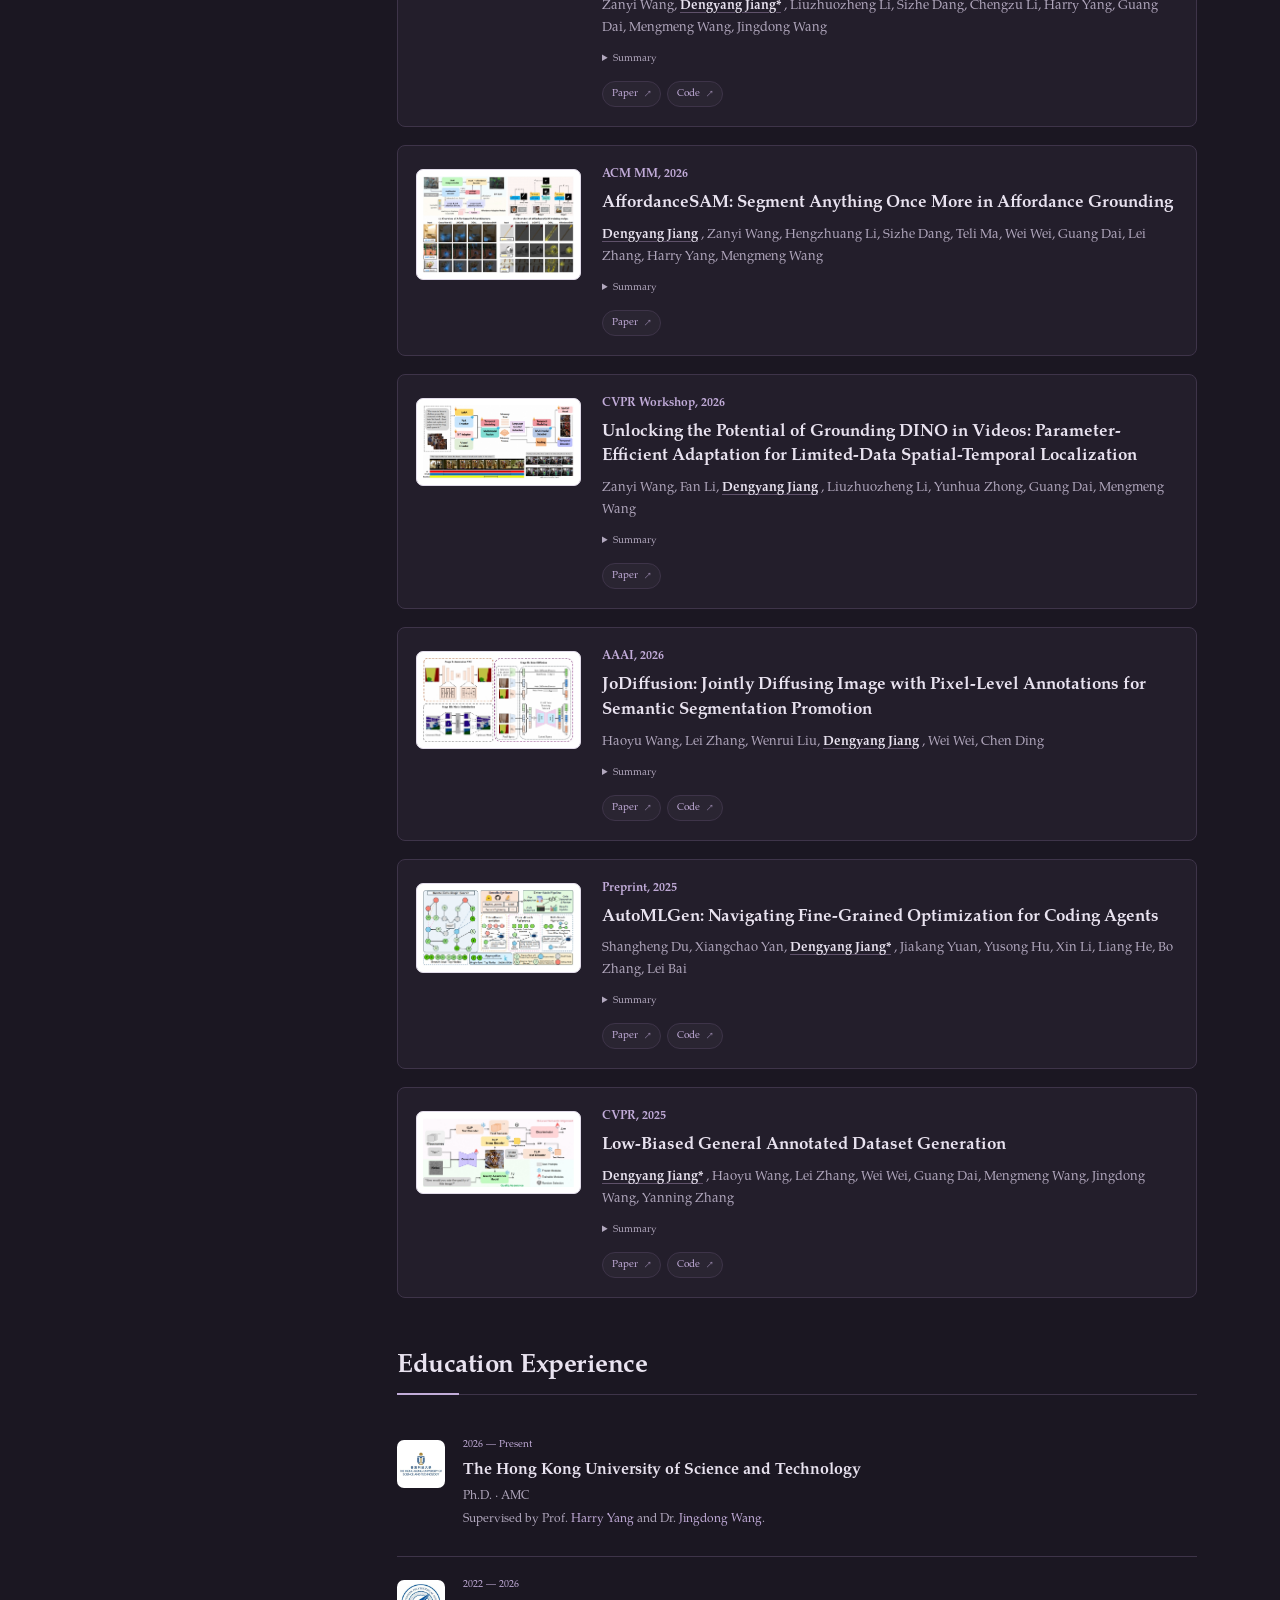
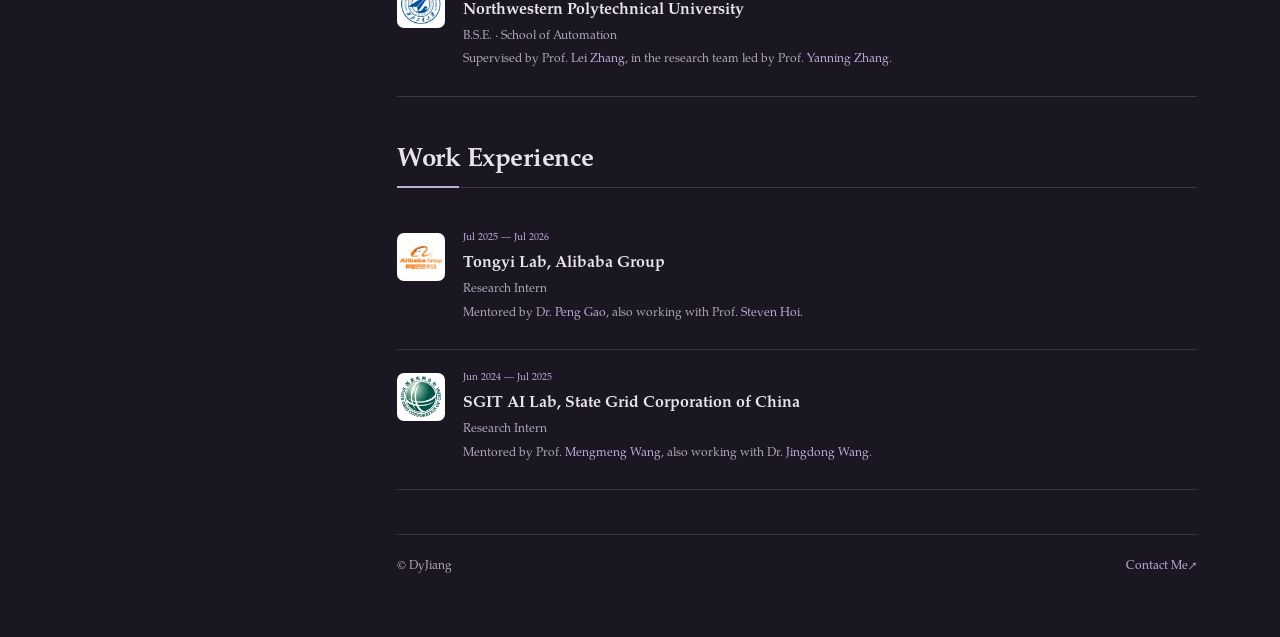
==== commit 3ca780e2: "Update index.html" ====
--- a/index.html
+++ b/index.html
@@ -18,7 +18,7 @@
 <div class="banner-top"><span>Deep Learning & Computer Vision</span><button id="motion-toggle" aria-label="Pause animation" aria-pressed="false">Ⅱ</button></div>
 <div class="banner-title"><span class="banner-eyebrow">RESEARCH NOTES &amp; EXPLORATIONS</span>
 <p>Dengyang <em>Jiang</em></p>
-<span>💜Love&Desire❤️‍🔥</span></div>
+<span>💖Love&Desire❤️‍🔥</span></div>
 </div>
 <!-- ABOUT AND RESEARCH INTERESTS -->
 <div class="about-copy">
